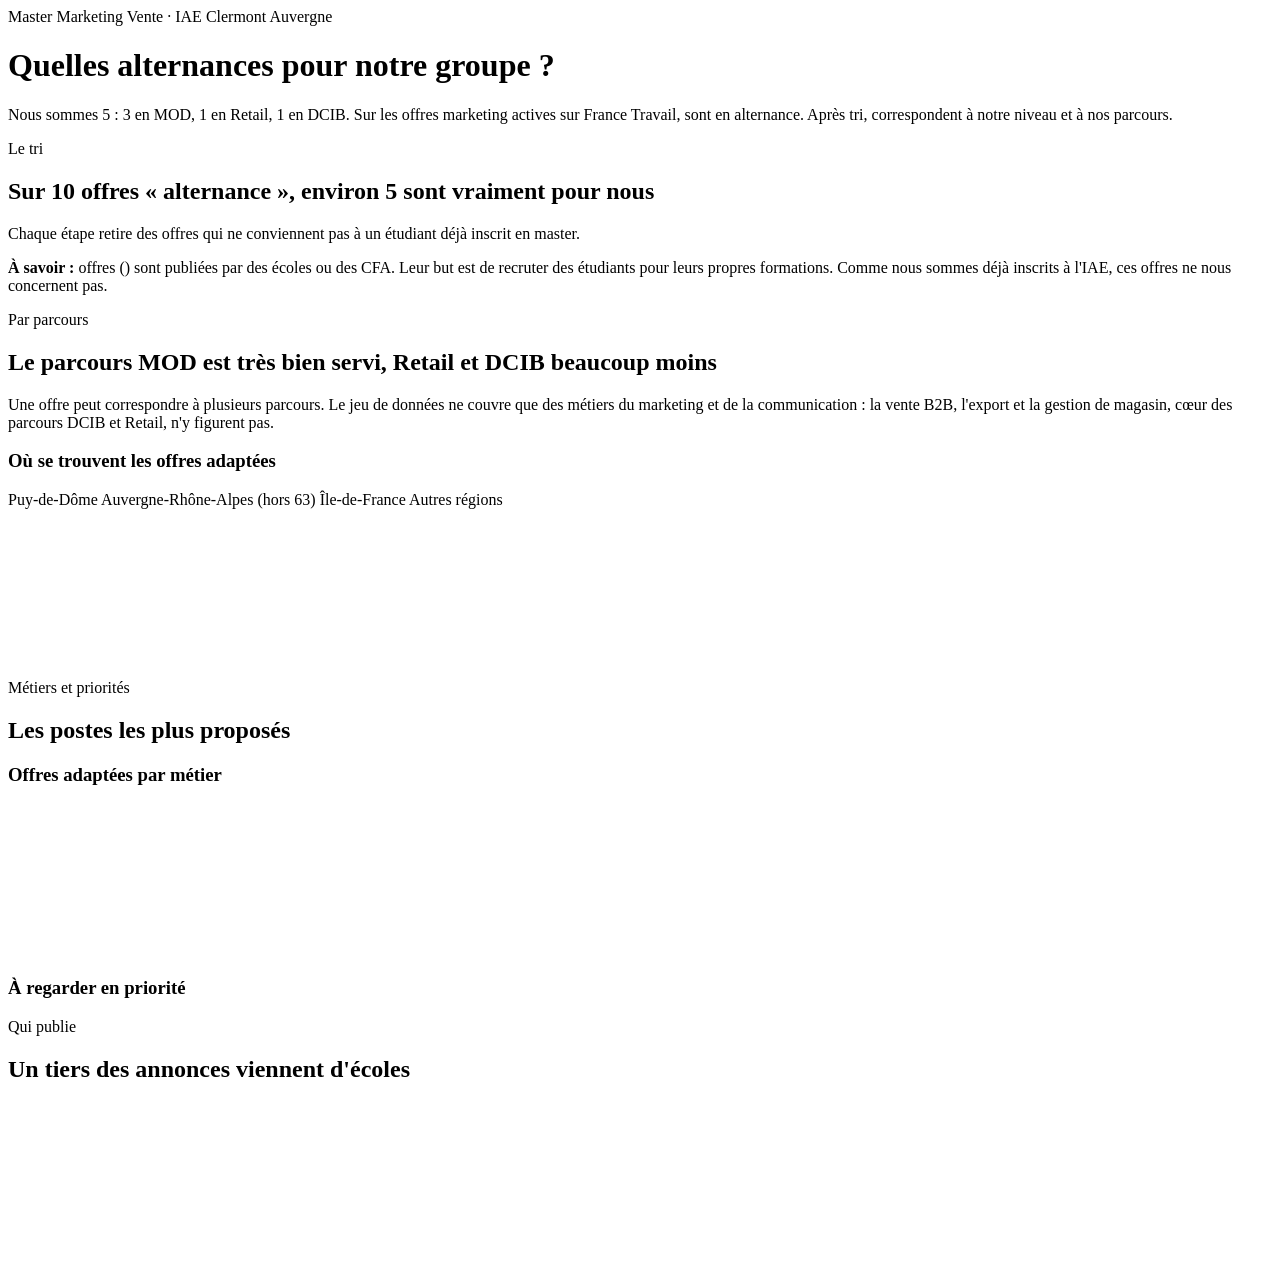
==== index.html @ 595051ad "Import du dossier IA/alternance : pages du site et README" ====
<!doctype html>
<html lang="fr">
<head>
<meta charset="utf-8">
<meta name="viewport" content="width=device-width, initial-scale=1">
<title>Alternances IAE · Tableau de bord</title>
<link rel="stylesheet" href="assets/style.css">
<script src="data/offres.js"></script>
<script src="assets/app.js"></script>
</head>
<body data-page="index">
<main class="wrap">
  <header class="page">
    <span class="eyebrow">Master Marketing Vente · IAE Clermont Auvergne</span>
    <h1>Quelles alternances pour notre groupe&nbsp;?</h1>
    <p class="lede">Nous sommes 5 : 3 en MOD, 1 en Retail, 1 en DCIB. Sur les <span class="num" id="h-actives"></span> offres marketing actives sur France Travail, <span class="num" id="h-total"></span> sont en alternance. Après tri, <b class="num" id="h-adaptees"></b> correspondent à notre niveau et à nos parcours.</p>
  </header>

  <section>
    <div class="sechead">
      <span class="eyebrow">Le tri</span>
      <h2>Sur 10 offres « alternance », environ 5 sont vraiment pour nous</h2>
      <p>Chaque étape retire des offres qui ne conviennent pas à un étudiant déjà inscrit en master.</p>
    </div>
    <div class="panel funnel" id="funnel"></div>
    <div class="callout"><p><strong>À savoir :</strong> <span class="num" id="c-ecoles"></span> offres (<span id="c-ecoles-pct"></span>) sont publiées par des écoles ou des CFA. Leur but est de recruter des étudiants pour leurs propres formations. Comme nous sommes déjà inscrits à l'IAE, ces offres ne nous concernent pas.</p></div>
  </section>

  <section>
    <div class="sechead">
      <span class="eyebrow">Par parcours</span>
      <h2>Le parcours MOD est très bien servi, Retail et DCIB beaucoup moins</h2>
      <p>Une offre peut correspondre à plusieurs parcours. Le jeu de données ne couvre que des métiers du marketing et de la communication : la vente B2B, l'export et la gestion de magasin, cœur des parcours DCIB et Retail, n'y figurent pas.</p>
    </div>
    <div class="profiles" id="profiles"></div>
    <div class="panel stack">
      <h3>Où se trouvent les offres adaptées</h3>
      <div class="legend">
        <span><i style="background:var(--z63)"></i>Puy-de-Dôme</span>
        <span><i style="background:var(--zaura)"></i>Auvergne-Rhône-Alpes (hors 63)</span>
        <span><i style="background:var(--zidf)"></i>Île-de-France</span>
        <span><i style="background:var(--zaut)"></i>Autres régions</span>
      </div>
      <svg class="chart" id="zones" role="img" aria-label="Répartition géographique des offres adaptées par parcours"></svg>
      <p class="caption" id="zones-cap"></p>
    </div>
  </section>

  <section>
    <div class="sechead">
      <span class="eyebrow">Métiers et priorités</span>
      <h2>Les postes les plus proposés</h2>
    </div>
    <div class="chips" id="mtabs" role="group" aria-label="Choisir un parcours"></div>
    <div class="grid2">
      <div class="panel stack">
        <h3>Offres adaptées par métier</h3>
        <svg class="chart" id="metiers" role="img" aria-label="Offres adaptées par métier"></svg>
        <p class="caption" id="metiers-cap"></p>
      </div>
      <div class="panel stack">
        <h3 id="picks-title">À regarder en priorité</h3>
        <div class="picks" id="picks"></div>
      </div>
    </div>
  </section>

  <section>
    <div class="sechead">
      <span class="eyebrow">Qui publie</span>
      <h2>Un tiers des annonces viennent d'écoles</h2>
    </div>
    <div class="panel stack">
      <svg class="chart" id="employeurs" role="img" aria-label="Offres d'alternance par type d'annonceur"></svg>
      <p class="caption" id="employeurs-cap"></p>
    </div>
  </section>
</main>
</body>
</html>
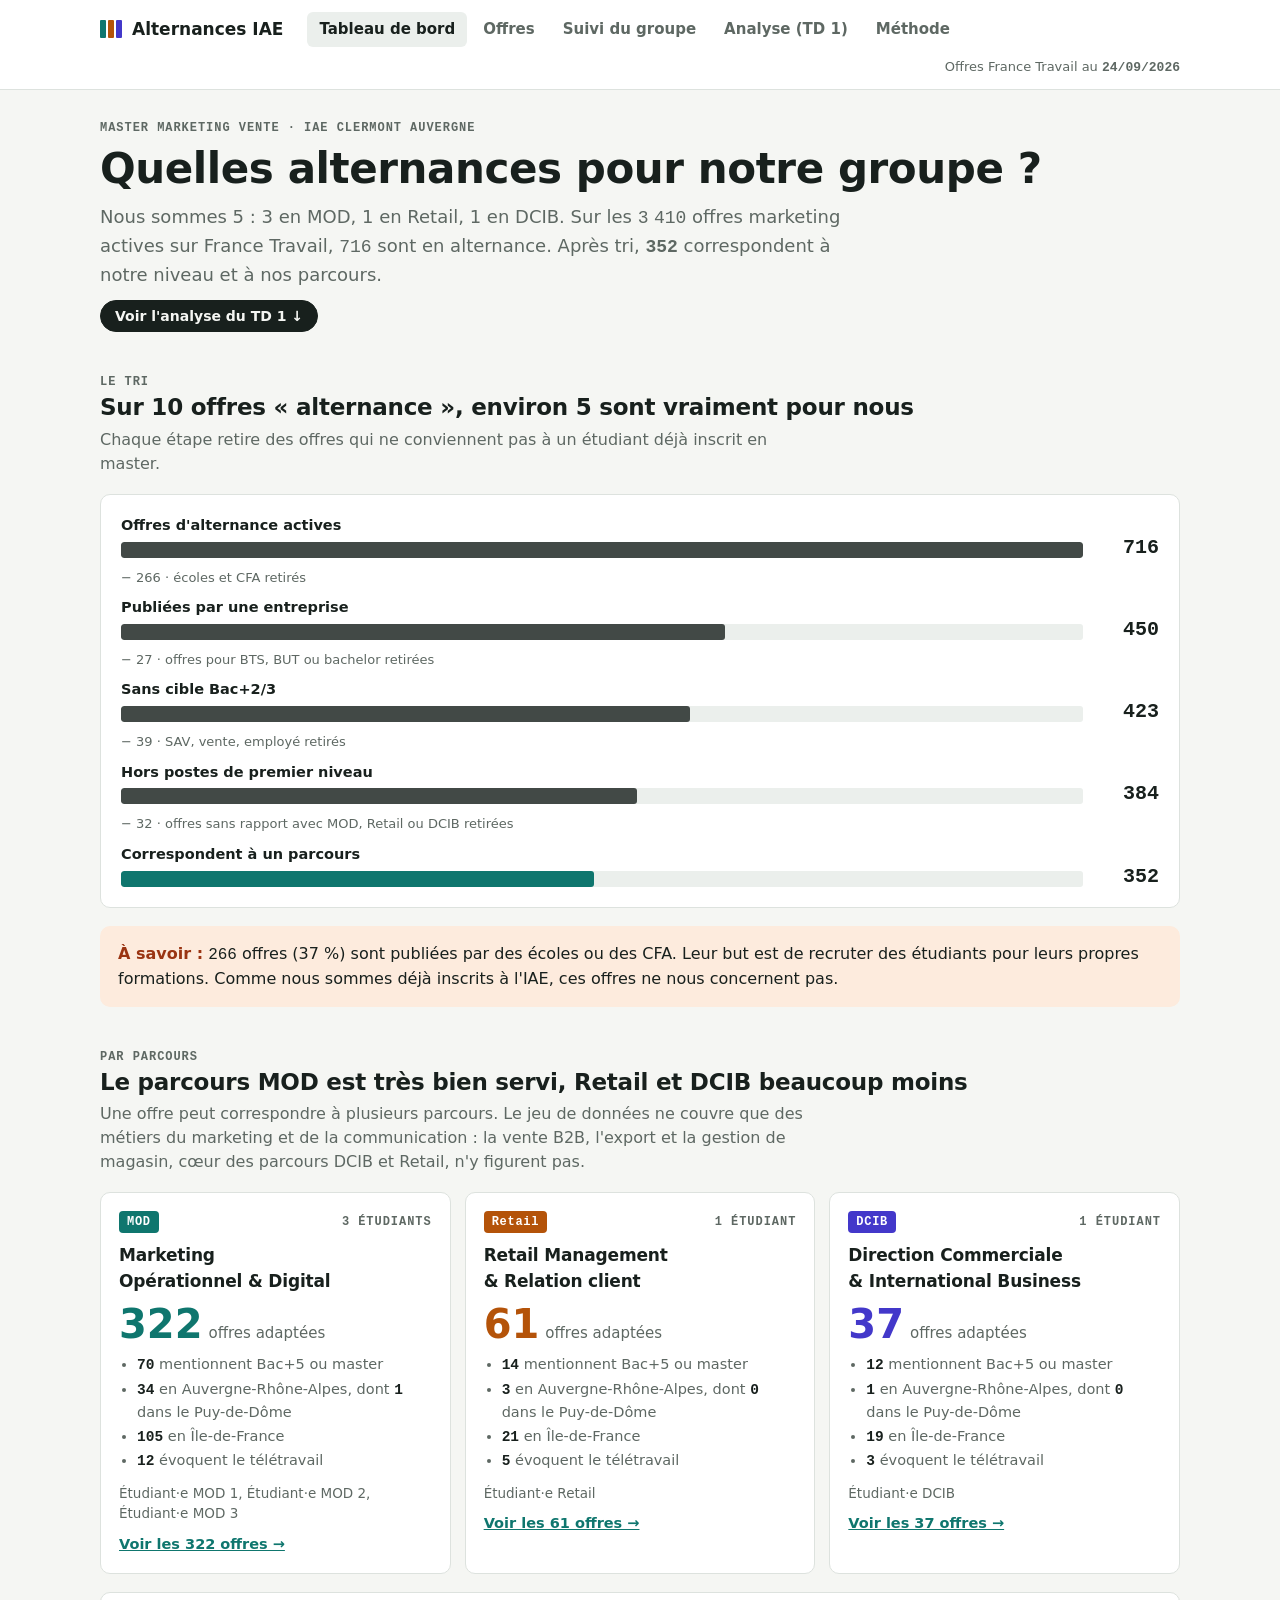
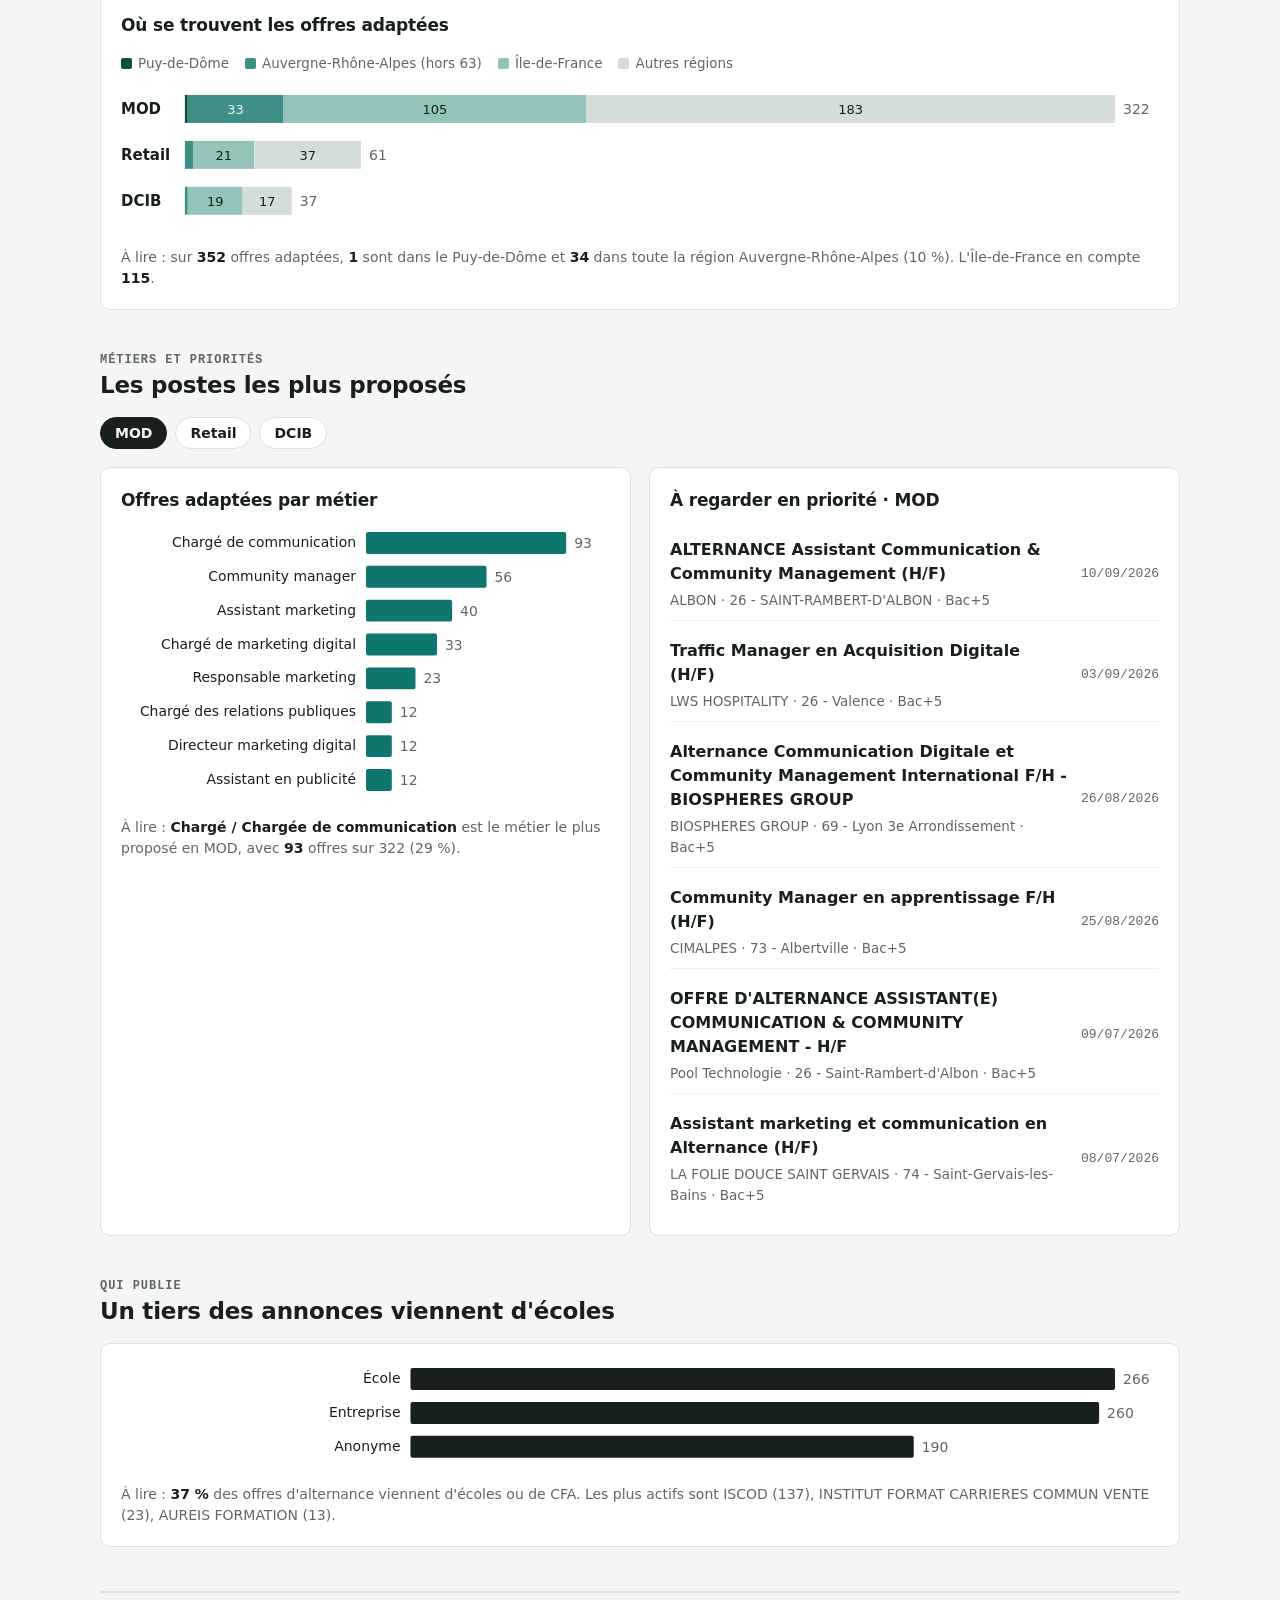
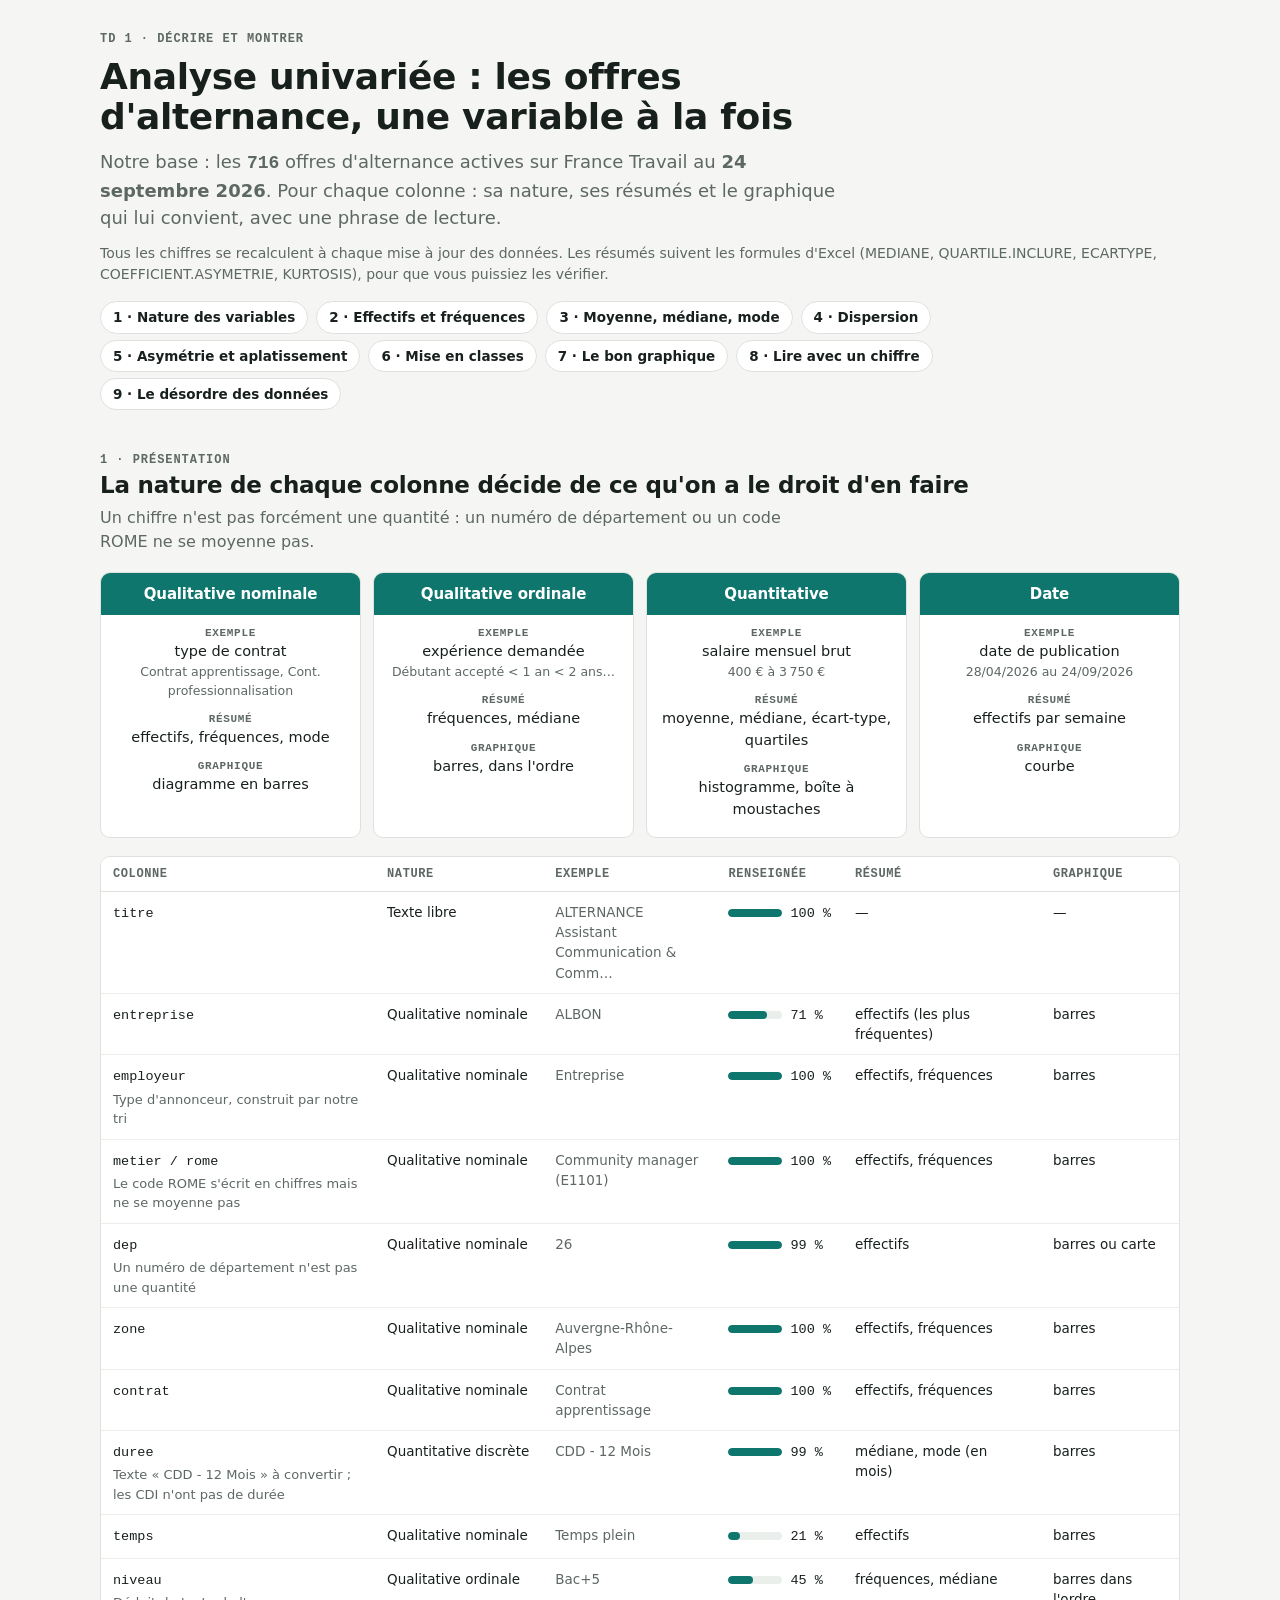
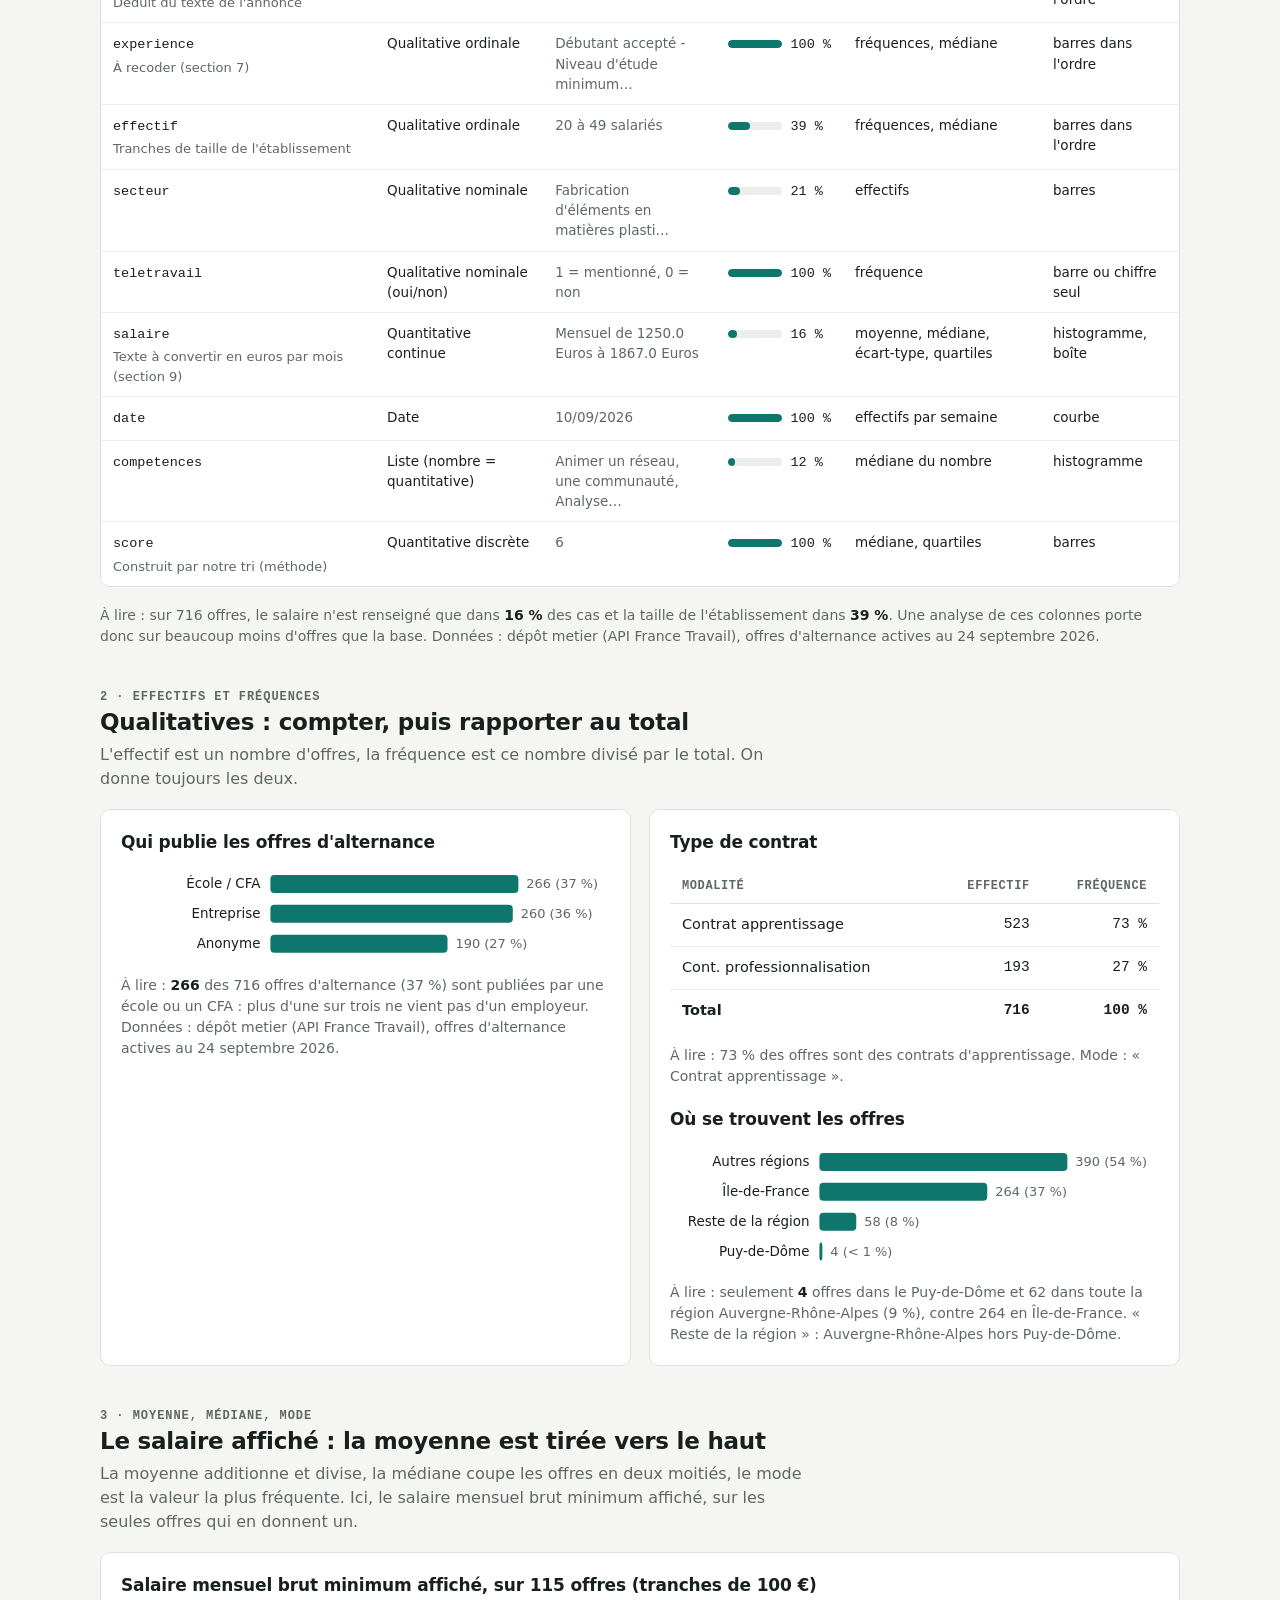
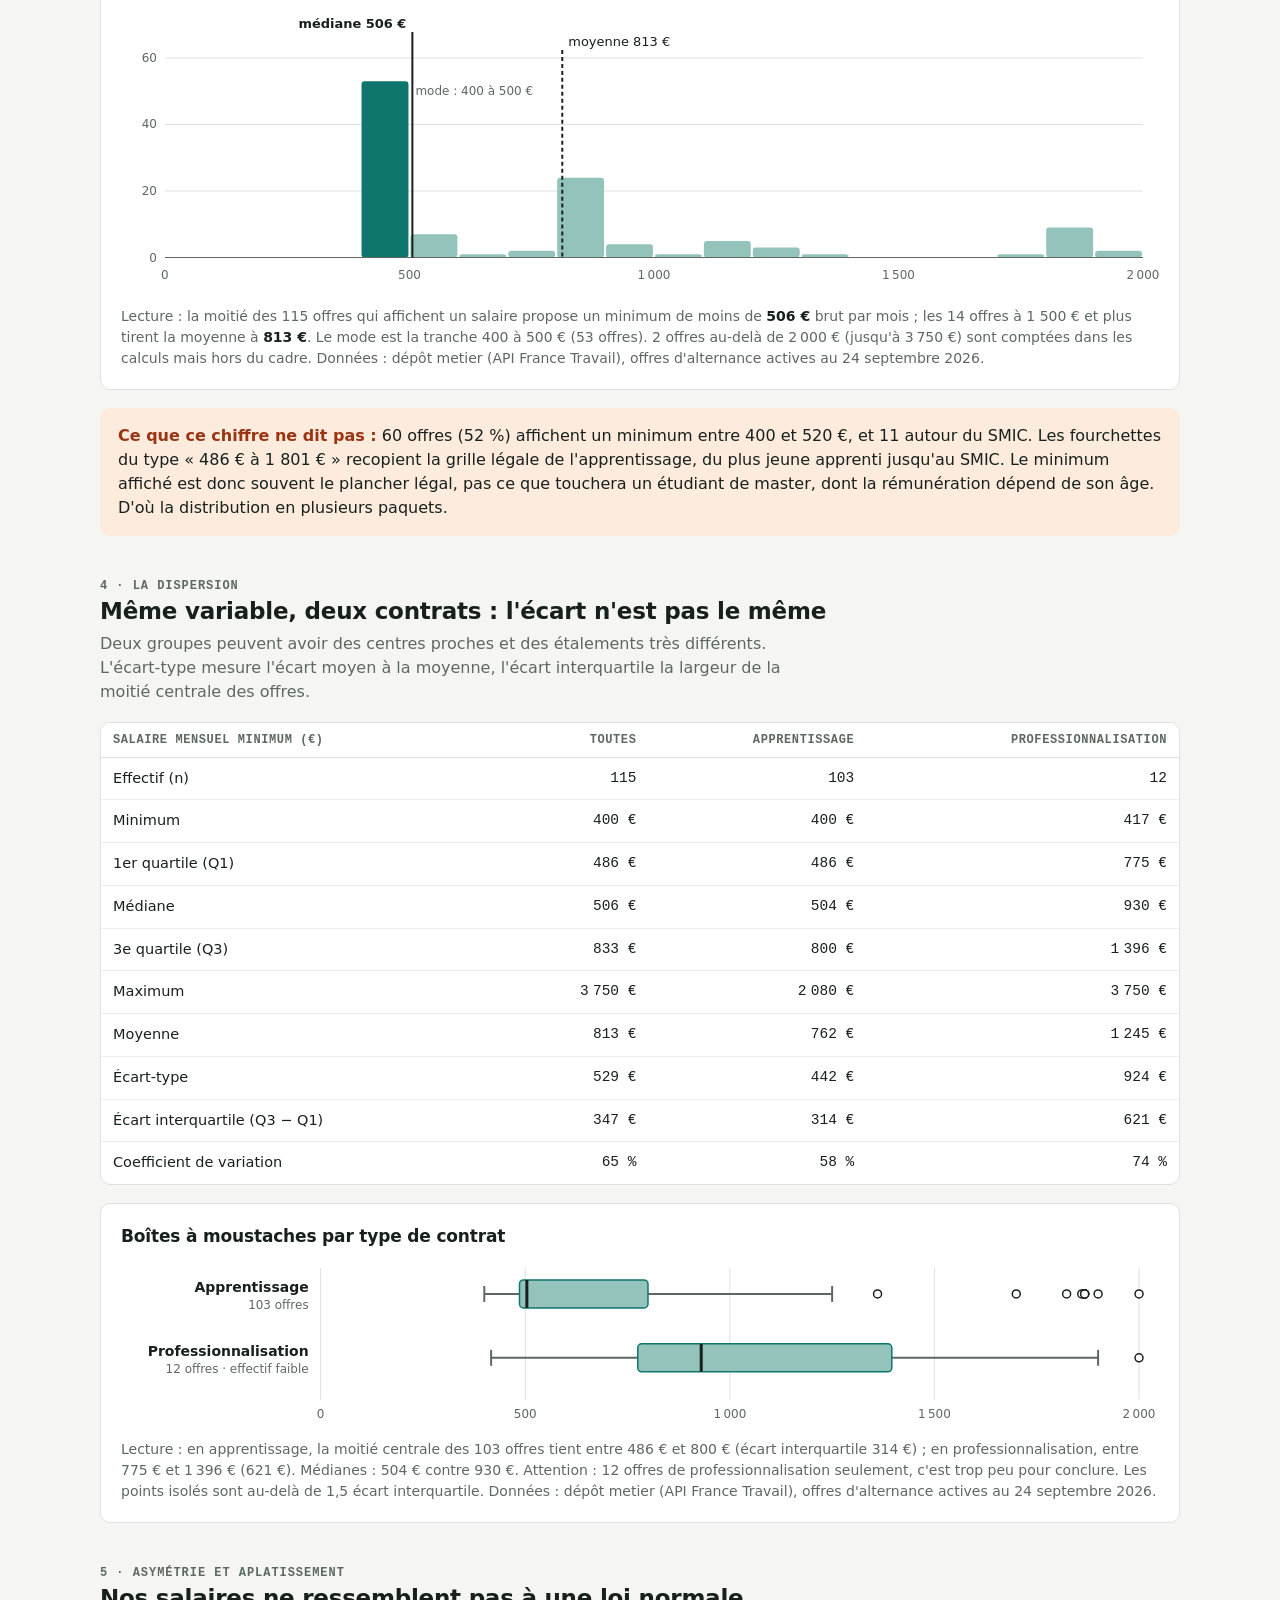
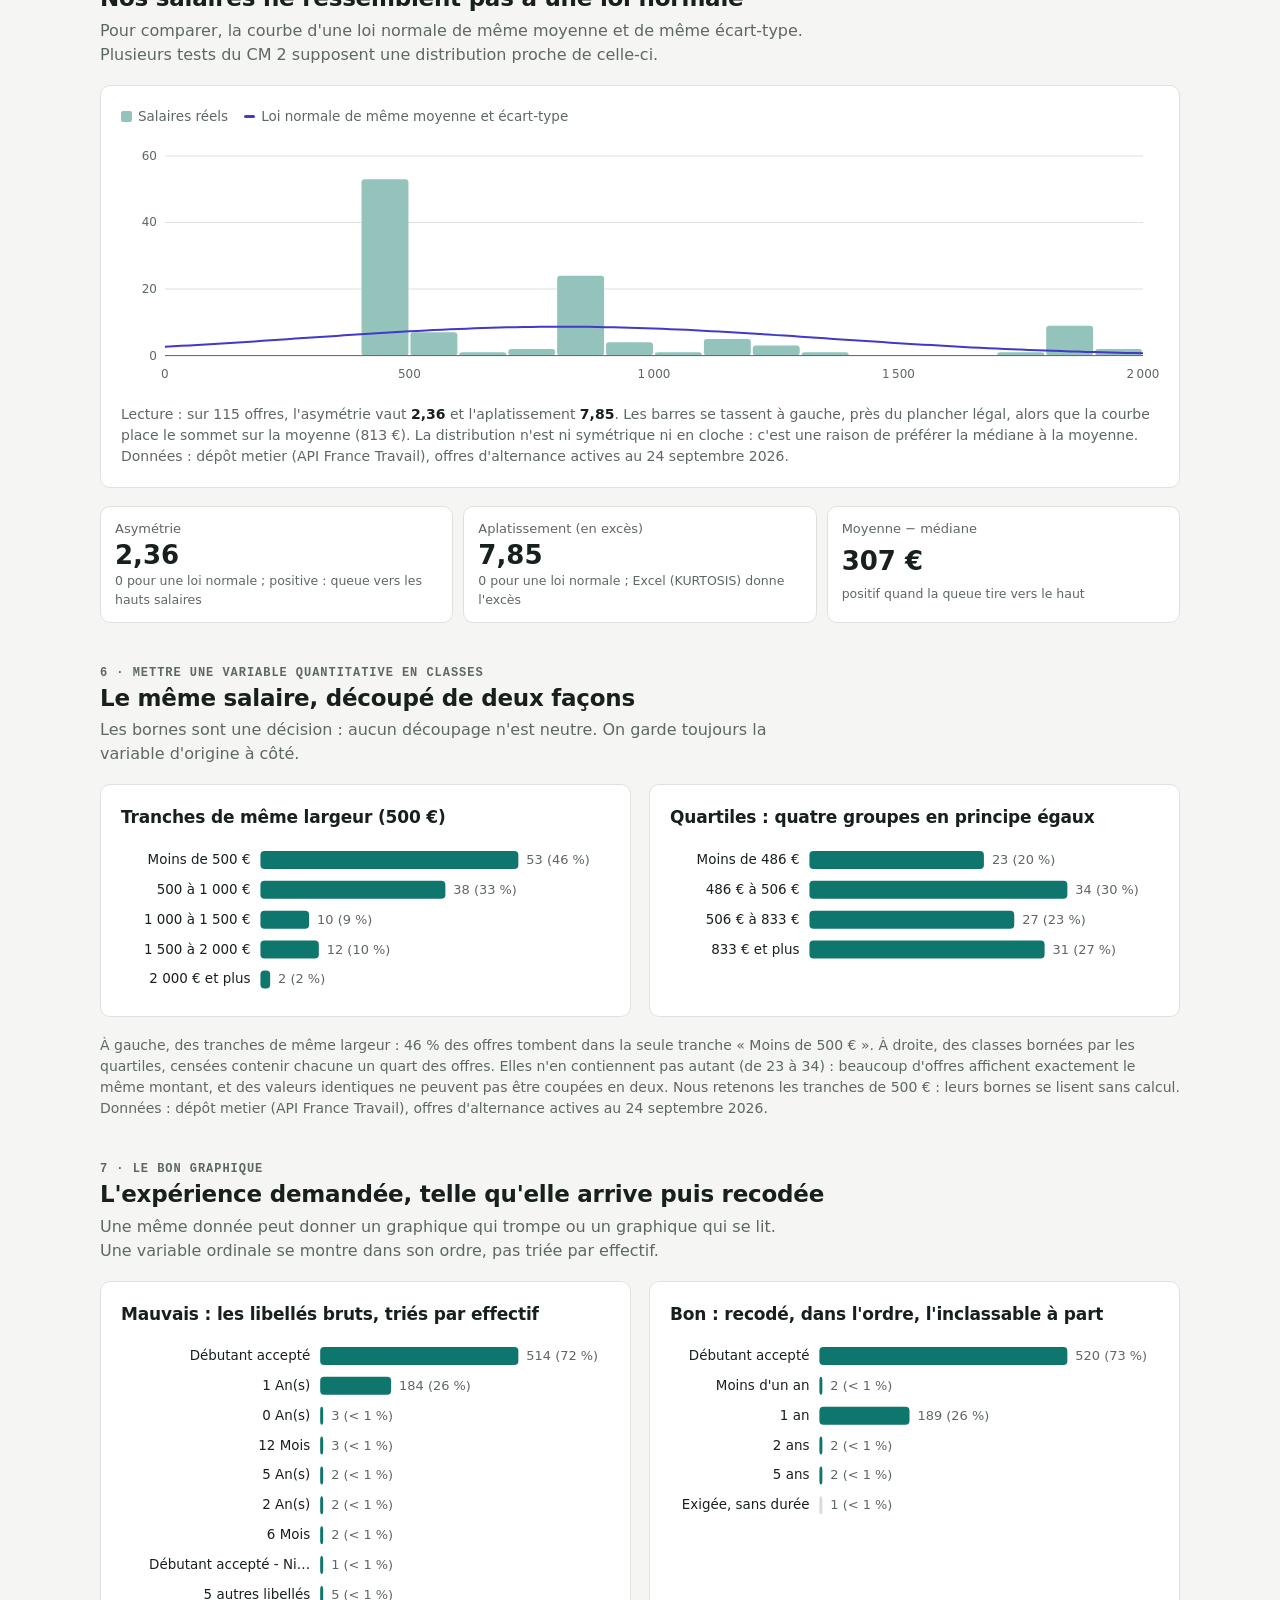
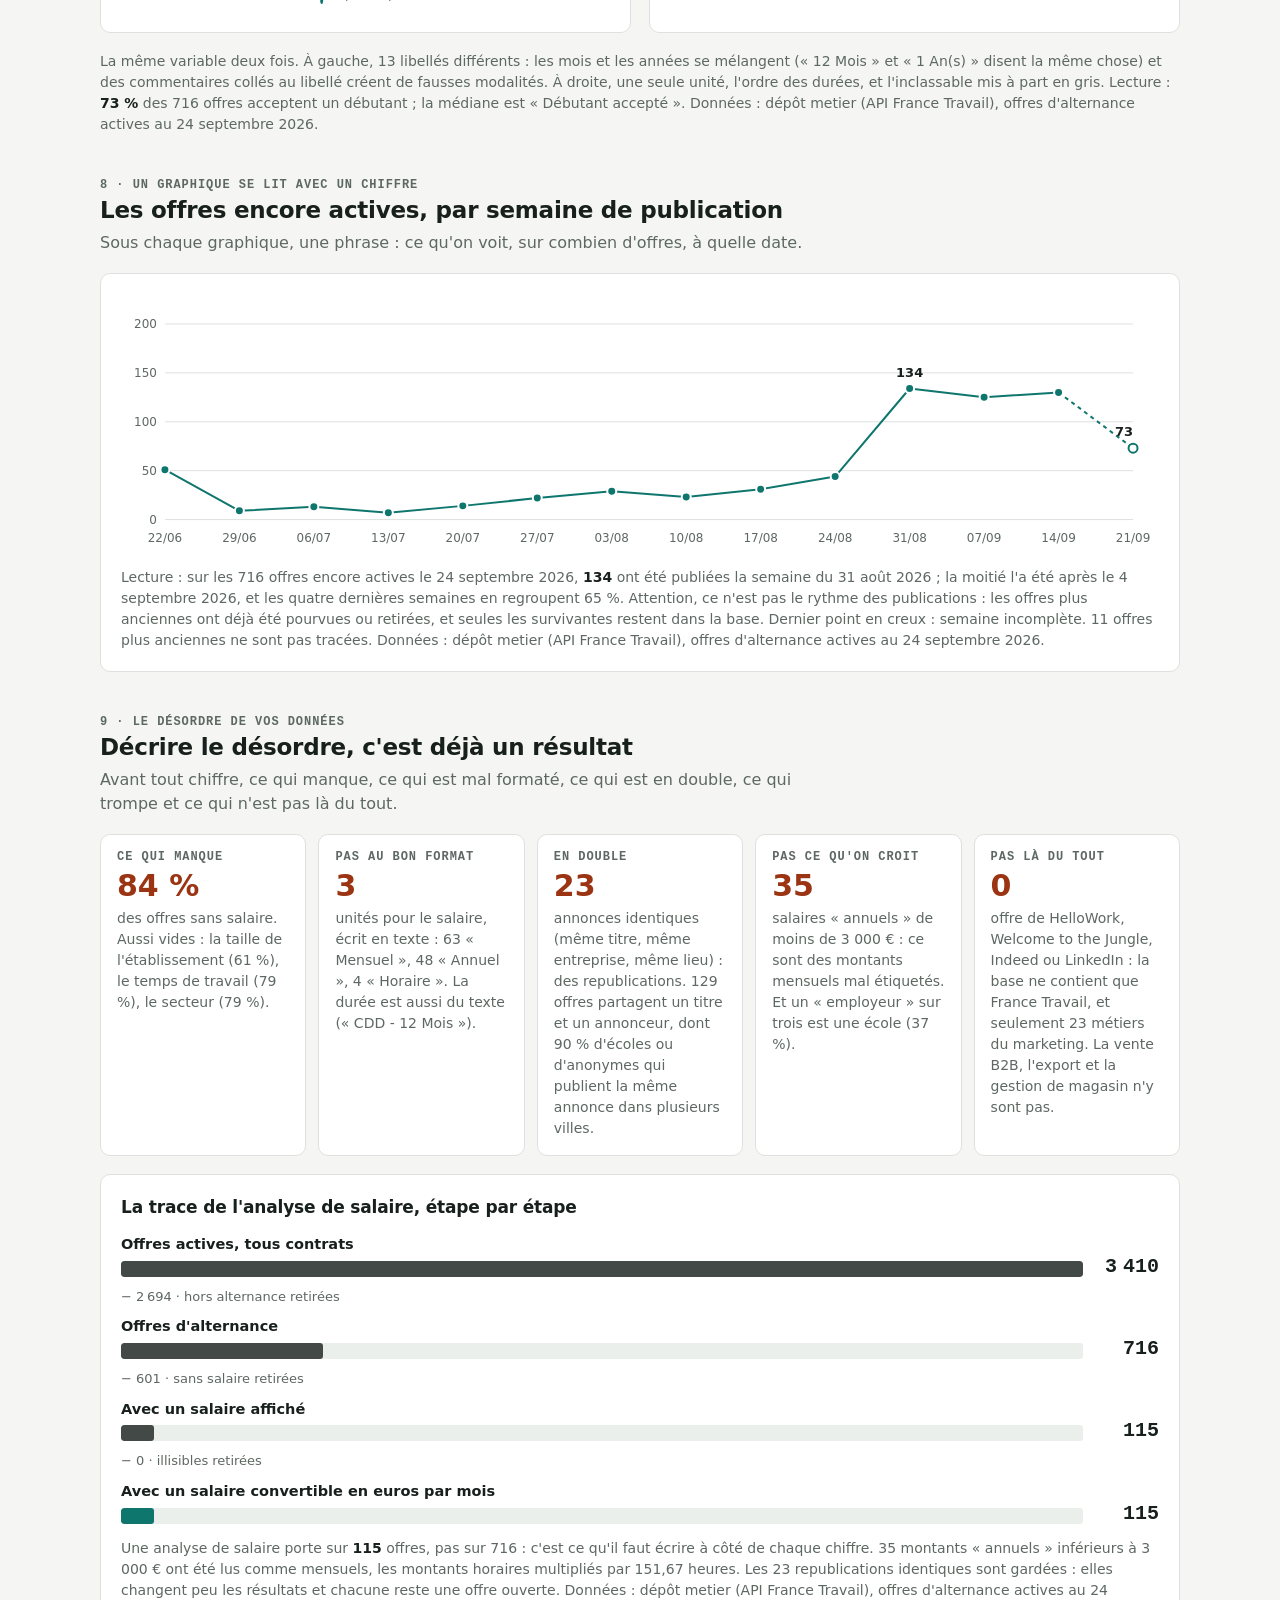
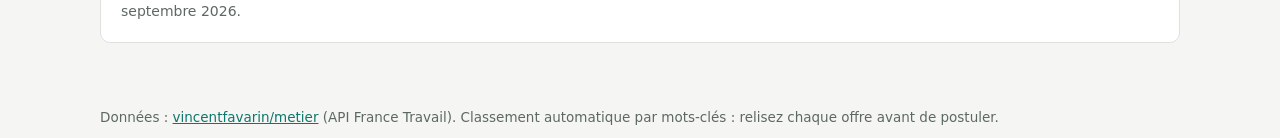
==== commit e1d2ca02: "Analyse TD 1 intégrée à la page d'accueil" ====
--- a/index.html
+++ b/index.html
@@ -7,6 +7,7 @@
 <link rel="stylesheet" href="assets/style.css">
 <script src="data/offres.js"></script>
 <script src="assets/app.js"></script>
+<script src="assets/analyse.js"></script>
 </head>
 <body data-page="index">
 <main class="wrap">
@@ -14,6 +15,7 @@
     <span class="eyebrow">Master Marketing Vente · IAE Clermont Auvergne</span>
     <h1>Quelles alternances pour notre groupe&nbsp;?</h1>
     <p class="lede">Nous sommes 5 : 3 en MOD, 1 en Retail, 1 en DCIB. Sur les <span class="num" id="h-actives"></span> offres marketing actives sur France Travail, <span class="num" id="h-total"></span> sont en alternance. Après tri, <b class="num" id="h-adaptees"></b> correspondent à notre niveau et à nos parcours.</p>
+    <p><a class="btn primary" href="#analyse">Voir l'analyse du TD 1 ↓</a></p>
   </header>
 
   <section>
@@ -75,6 +77,179 @@
       <p class="caption" id="employeurs-cap"></p>
     </div>
   </section>
+  <section id="analyse" class="partie">
+    <span class="eyebrow">TD 1 · Décrire et montrer</span>
+    <h2 class="big-h">Analyse univariée : les offres d'alternance, une variable à la fois</h2>
+    <p class="lede">Notre base : les <b class="num" data-v="n"></b> offres d'alternance actives sur France Travail au <b data-v="maj"></b>. Pour chaque colonne : sa nature, ses résumés et le graphique qui lui convient, avec une phrase de lecture.</p>
+    <p class="muted" style="font-size:14px">Tous les chiffres se recalculent à chaque mise à jour des données. Les résumés suivent les formules d'Excel (MEDIANE, QUARTILE.INCLURE, ECARTYPE, COEFFICIENT.ASYMETRIE, KURTOSIS), pour que vous puissiez les vérifier.</p>
+    <nav class="toc" aria-label="Sommaire de l'analyse">
+      <a href="#s1">1 · Nature des variables</a><a href="#s2">2 · Effectifs et fréquences</a><a href="#s3">3 · Moyenne, médiane, mode</a>
+      <a href="#s4">4 · Dispersion</a><a href="#s5">5 · Asymétrie et aplatissement</a><a href="#s6">6 · Mise en classes</a>
+      <a href="#s7">7 · Le bon graphique</a><a href="#s8">8 · Lire avec un chiffre</a><a href="#s9">9 · Le désordre des données</a>
+    </nav>
+  </section>
+
+<!-- 1 -->
+  <section id="s1">
+    <div class="sechead">
+      <span class="eyebrow">1 · Présentation</span>
+      <h2>La nature de chaque colonne décide de ce qu'on a le droit d'en faire</h2>
+      <p>Un chiffre n'est pas forcément une quantité : un numéro de département ou un code ROME ne se moyenne pas.</p>
+    </div>
+    <div class="natures" id="natures"></div>
+    <div class="tablewrap">
+      <table class="dict">
+        <thead><tr><th>Colonne</th><th>Nature</th><th>Exemple</th><th>Renseignée</th><th>Résumé</th><th>Graphique</th></tr></thead>
+        <tbody id="dict"></tbody>
+      </table>
+    </div>
+    <p class="caption" id="dict-cap"></p>
+  </section>
+
+  <!-- 2 -->
+  <section id="s2">
+    <div class="sechead">
+      <span class="eyebrow">2 · Effectifs et fréquences</span>
+      <h2>Qualitatives : compter, puis rapporter au total</h2>
+      <p>L'effectif est un nombre d'offres, la fréquence est ce nombre divisé par le total. On donne toujours les deux.</p>
+    </div>
+    <div class="grid2">
+      <div class="panel stack">
+        <h3>Qui publie les offres d'alternance</h3>
+        <svg class="chart" id="c-annonceur" role="img" aria-label="Offres par type d'annonceur"></svg>
+        <p class="caption" id="cap-annonceur"></p>
+      </div>
+      <div class="panel stack">
+        <h3>Type de contrat</h3>
+        <table class="stat">
+          <thead><tr><th>Modalité</th><th>Effectif</th><th>Fréquence</th></tr></thead>
+          <tbody id="t-contrat"></tbody>
+        </table>
+        <p class="caption" id="cap-contrat"></p>
+        <h3 style="margin-top:6px">Où se trouvent les offres</h3>
+        <svg class="chart" id="c-zone" role="img" aria-label="Offres par zone géographique"></svg>
+        <p class="caption" id="cap-zone"></p>
+      </div>
+    </div>
+  </section>
+
+  <!-- 3 -->
+  <section id="s3">
+    <div class="sechead">
+      <span class="eyebrow">3 · Moyenne, médiane, mode</span>
+      <h2>Le salaire affiché : la moyenne est tirée vers le haut</h2>
+      <p>La moyenne additionne et divise, la médiane coupe les offres en deux moitiés, le mode est la valeur la plus fréquente. Ici, le salaire mensuel brut minimum affiché, sur les seules offres qui en donnent un.</p>
+    </div>
+    <div class="panel stack">
+      <h3 id="h-hist">Salaire mensuel brut minimum affiché</h3>
+      <svg class="chart" id="c-hist" role="img" aria-label="Histogramme des salaires minimum affichés"></svg>
+      <p class="caption" id="cap-hist"></p>
+    </div>
+    <div class="callout"><p id="cap-smic"></p></div>
+  </section>
+
+  <!-- 4 -->
+  <section id="s4">
+    <div class="sechead">
+      <span class="eyebrow">4 · La dispersion</span>
+      <h2>Même variable, deux contrats : l'écart n'est pas le même</h2>
+      <p>Deux groupes peuvent avoir des centres proches et des étalements très différents. L'écart-type mesure l'écart moyen à la moyenne, l'écart interquartile la largeur de la moitié centrale des offres.</p>
+    </div>
+    <div class="tablewrap">
+      <table class="stat wide">
+        <thead><tr><th>Salaire mensuel minimum (€)</th><th id="th-all"></th><th id="th-app"></th><th id="th-pro"></th></tr></thead>
+        <tbody id="t-disp"></tbody>
+      </table>
+    </div>
+    <div class="panel stack">
+      <h3>Boîtes à moustaches par type de contrat</h3>
+      <svg class="chart" id="c-box" role="img" aria-label="Boîtes à moustaches des salaires par contrat"></svg>
+      <p class="caption" id="cap-box"></p>
+    </div>
+  </section>
+
+  <!-- 5 -->
+  <section id="s5">
+    <div class="sechead">
+      <span class="eyebrow">5 · Asymétrie et aplatissement</span>
+      <h2>Nos salaires ne ressemblent pas à une loi normale</h2>
+      <p>Pour comparer, la courbe d'une loi normale de même moyenne et de même écart-type. Plusieurs tests du CM 2 supposent une distribution proche de celle-ci.</p>
+    </div>
+    <div class="panel stack">
+      <div class="legend"><span><i style="background:var(--zidf)"></i>Salaires réels</span><span><i style="background:var(--dcib); height:3px; vertical-align:3px"></i>Loi normale de même moyenne et écart-type</span></div>
+      <svg class="chart" id="c-norm" role="img" aria-label="Salaires et loi normale"></svg>
+      <p class="caption" id="cap-norm"></p>
+    </div>
+    <div class="kpis" id="k-forme"></div>
+  </section>
+
+  <!-- 6 -->
+  <section id="s6">
+    <div class="sechead">
+      <span class="eyebrow">6 · Mettre une variable quantitative en classes</span>
+      <h2>Le même salaire, découpé de deux façons</h2>
+      <p>Les bornes sont une décision : aucun découpage n'est neutre. On garde toujours la variable d'origine à côté.</p>
+    </div>
+    <div class="grid2">
+      <div class="panel stack">
+        <h3>Tranches de même largeur (500 €)</h3>
+        <svg class="chart" id="c-cl1" role="img" aria-label="Salaires en tranches de 500 euros"></svg>
+      </div>
+      <div class="panel stack">
+        <h3>Quartiles : quatre groupes en principe égaux</h3>
+        <svg class="chart" id="c-cl2" role="img" aria-label="Salaires en classes de quartiles"></svg>
+      </div>
+    </div>
+    <p class="caption" id="cap-cl"></p>
+  </section>
+
+  <!-- 7 -->
+  <section id="s7">
+    <div class="sechead">
+      <span class="eyebrow">7 · Le bon graphique</span>
+      <h2>L'expérience demandée, telle qu'elle arrive puis recodée</h2>
+      <p>Une même donnée peut donner un graphique qui trompe ou un graphique qui se lit. Une variable ordinale se montre dans son ordre, pas triée par effectif.</p>
+    </div>
+    <div class="grid2">
+      <div class="panel stack">
+        <h3>Mauvais : les libellés bruts, triés par effectif</h3>
+        <svg class="chart" id="c-exp1" role="img" aria-label="Expérience demandée, libellés bruts"></svg>
+      </div>
+      <div class="panel stack">
+        <h3>Bon : recodé, dans l'ordre, l'inclassable à part</h3>
+        <svg class="chart" id="c-exp2" role="img" aria-label="Expérience demandée, recodée"></svg>
+      </div>
+    </div>
+    <p class="caption" id="cap-exp"></p>
+  </section>
+
+  <!-- 8 -->
+  <section id="s8">
+    <div class="sechead">
+      <span class="eyebrow">8 · Un graphique se lit avec un chiffre</span>
+      <h2>Les offres encore actives, par semaine de publication</h2>
+      <p>Sous chaque graphique, une phrase : ce qu'on voit, sur combien d'offres, à quelle date.</p>
+    </div>
+    <div class="panel stack">
+      <svg class="chart" id="c-date" role="img" aria-label="Offres actives par semaine de publication"></svg>
+      <p class="caption" id="cap-date"></p>
+    </div>
+  </section>
+
+  <!-- 9 -->
+  <section id="s9">
+    <div class="sechead">
+      <span class="eyebrow">9 · Le désordre de vos données</span>
+      <h2>Décrire le désordre, c'est déjà un résultat</h2>
+      <p>Avant tout chiffre, ce qui manque, ce qui est mal formaté, ce qui est en double, ce qui trompe et ce qui n'est pas là du tout.</p>
+    </div>
+    <div class="desordre" id="desordre"></div>
+    <div class="panel stack">
+      <h3>La trace de l'analyse de salaire, étape par étape</h3>
+      <div class="funnel" id="trace"></div>
+      <p class="caption" id="cap-trace"></p>
+    </div>
+  </section>
 </main>
 </body>
 </html>
--- a/assets/style.css
+++ b/assets/style.css
@@ -0,0 +1,217 @@
+/* Alternances IAE — feuille de style commune (aucune ressource externe) */
+:root{
+  --bg:#F5F6F3; --surface:#FFFFFF; --ink:#18201D; --muted:#5E6863; --line:#DDE2DE; --soft:#EBEFEC;
+  --mod:#0F766E; --retail:#B45309; --dcib:#4338CA;
+  --z63:#0B4F47; --zaura:#3E8F84; --zidf:#93C3BA; --zaut:#D3DDD9;
+  --warn:#9A3412; --warnbg:#FDEBDD; --ok:#15803D; --okbg:#DCF2E3;
+  --display:"Avenir Next", "Segoe UI Variable Display", "Segoe UI", "Helvetica Neue", system-ui, sans-serif;
+  --body:-apple-system, "Segoe UI", "Helvetica Neue", Roboto, system-ui, sans-serif;
+  --mono:"SF Mono", ui-monospace, Menlo, Consolas, monospace;
+  color-scheme:light;
+}
+@media (prefers-color-scheme: dark){
+  :root{
+    color-scheme:dark;
+    --bg:#111513; --surface:#191E1C; --ink:#E4E9E6; --muted:#9AA5A0; --line:#2C3431; --soft:#222926;
+    --mod:#2DB5A8; --retail:#E69A3C; --dcib:#8B93F0;
+    --z63:#6FD3C4; --zaura:#3C9F92; --zidf:#2A6B63; --zaut:#34403C;
+    --warn:#F4A26B; --warnbg:#3A2418; --ok:#6BD68F; --okbg:#173222;
+  }
+}
+*{box-sizing:border-box}
+html{-webkit-text-size-adjust:100%}
+body{background:var(--bg); color:var(--ink); font:16px/1.5 var(--body); margin:0}
+a{color:var(--mod)}
+h1,h2,h3{font-family:var(--display); font-weight:700; text-wrap:balance; margin:0; letter-spacing:-.01em}
+h1{font-size:clamp(28px,4.6vw,42px); line-height:1.08}
+h2{font-size:23px; line-height:1.2}
+h3{font-size:17px}
+p{margin:0}
+.num{font-family:var(--mono); font-variant-numeric:tabular-nums}
+.eyebrow{font:600 12px/1 var(--mono); letter-spacing:.08em; text-transform:uppercase; color:var(--muted)}
+.muted{color:var(--muted)}
+[hidden]{display:none!important}
+
+/* En-tête et navigation */
+.top{background:var(--surface); border-bottom:1px solid var(--line); position:sticky; top:0; z-index:20}
+.top-in{max-width:1120px; margin:0 auto; padding-inline:20px; display:flex; align-items:center; gap:10px 24px; flex-wrap:wrap; padding-block:12px}
+.brand{font:700 17px var(--display); color:var(--ink); text-decoration:none; display:flex; align-items:center; gap:10px}
+.brand-mark{display:inline-grid; grid-template-columns:repeat(3,6px); gap:2px}
+.brand-mark i{height:18px; border-radius:1px}
+.nav{display:flex; gap:4px; flex-wrap:wrap}
+.nav a{color:var(--muted); text-decoration:none; font-weight:600; font-size:15px; padding:6px 12px; border-radius:6px}
+.nav a:hover{color:var(--ink); background:var(--soft)}
+.nav a[aria-current="page"]{color:var(--ink); background:var(--soft)}
+.nav .badge{font:600 11px var(--mono); background:var(--mod); color:var(--surface); border-radius:999px; padding:2px 6px; margin-left:4px}
+.maj{margin-left:auto; font-size:13px; color:var(--muted)}
+
+.wrap{max-width:1120px; margin:0 auto; padding-inline:20px; padding-block:32px 64px; display:grid; gap:44px}
+header.page{display:grid; gap:12px}
+.lede{font-size:18px; color:var(--muted); max-width:66ch}
+section{display:grid; gap:18px}
+.sechead{display:grid; gap:6px}
+.sechead p{color:var(--muted); max-width:70ch}
+.panel{background:var(--surface); border:1px solid var(--line); border-radius:10px; padding:20px}
+.stack{display:grid; gap:14px; align-content:start}
+.grid2{display:grid; grid-template-columns:repeat(auto-fit,minmax(min(100%,440px),1fr)); gap:18px}
+
+/* Entonnoir */
+.funnel{display:grid; gap:10px}
+.fstep{display:grid; grid-template-columns:minmax(0,1fr) 64px; gap:12px; align-items:end}
+.flabel{font-size:14.5px; font-weight:600; margin-bottom:5px}
+.fbar{height:16px; background:var(--soft); border-radius:3px; position:relative; overflow:hidden}
+.fbar span{position:absolute; inset:0 auto 0 0; background:var(--ink); opacity:.8; border-radius:3px}
+.fbar.last span{background:var(--mod); opacity:1}
+.fstep .num{font-size:20px; font-weight:600; text-align:right; line-height:1}
+.fdrop{font-size:13px; color:var(--muted)}
+
+/* Cartes parcours */
+.profiles{display:grid; grid-template-columns:repeat(auto-fit,minmax(min(100%,300px),1fr)); gap:14px}
+.prof{background:var(--surface); border:1px solid var(--line); border-radius:10px; padding:18px; display:grid; gap:10px; align-content:start}
+.prof .who{display:flex; justify-content:space-between; align-items:baseline; gap:8px; flex-wrap:wrap}
+.tag{font:600 12px/1 var(--mono); letter-spacing:.06em; padding:5px 8px; border-radius:4px; color:var(--surface); display:inline-block}
+.tag.mod,.pill.mod{background:var(--mod)} .tag.retail,.pill.retail{background:var(--retail)} .tag.dcib,.pill.dcib{background:var(--dcib)}
+.prof .big{font:700 40px/1 var(--display)}
+.prof .big small{font:400 15px var(--body); color:var(--muted); margin-left:6px}
+.prof ul{margin:0; padding-left:18px; color:var(--muted); font-size:14.5px; display:grid; gap:2px}
+.prof ul b{color:var(--ink); font-family:var(--mono); font-weight:600}
+.prof .go{font-weight:600; font-size:14.5px}
+
+/* Graphiques */
+svg text{fill:var(--ink); font-family:var(--body)}
+svg .mut{fill:var(--muted)}
+.chart{width:100%; height:auto; display:block}
+.legend{display:flex; flex-wrap:wrap; gap:6px 16px; font-size:13.5px; color:var(--muted)}
+.legend i{display:inline-block; width:11px; height:11px; border-radius:2px; margin-right:6px; vertical-align:-1px}
+.caption{font-size:14px; color:var(--muted)}
+.caption b{color:var(--ink)}
+.callout{background:var(--warnbg); border-radius:10px; padding:16px 18px}
+.callout strong{color:var(--warn)}
+
+/* Liste courte de priorités */
+.picks{display:grid; gap:8px}
+.pick{display:grid; grid-template-columns:minmax(0,1fr) auto; gap:4px 12px; padding:10px 0; border-bottom:1px solid var(--soft); text-decoration:none; color:inherit}
+.pick:last-child{border-bottom:0}
+.pick .t{font-weight:600; color:var(--ink)}
+.pick:hover .t{color:var(--mod)}
+.pick .s{font-size:13.5px; color:var(--muted); grid-column:1}
+.pick .num{grid-row:1 / span 2; grid-column:2; align-self:center; font-size:13px; color:var(--muted)}
+
+/* Boutons, filtres */
+.btn,.chip{font:600 14px var(--body); border:1px solid var(--line); background:var(--surface); color:var(--ink); border-radius:999px; padding:7px 14px; cursor:pointer; text-decoration:none; display:inline-flex; align-items:center; gap:6px}
+.btn:hover,.chip:hover{border-color:var(--muted)}
+.btn.primary{background:var(--ink); color:var(--bg); border-color:var(--ink)}
+.btn.danger{color:var(--warn)}
+.chip[aria-pressed="true"]{background:var(--ink); color:var(--bg); border-color:var(--ink)}
+.chips{display:flex; flex-wrap:wrap; gap:8px}
+button:focus-visible,select:focus-visible,input:focus-visible,textarea:focus-visible,a:focus-visible{outline:2px solid var(--mod); outline-offset:2px}
+.filters{display:flex; flex-wrap:wrap; gap:10px 16px; align-items:center}
+.filters label,.field{font-size:14px; color:var(--muted); display:flex; gap:6px; align-items:center}
+select,input[type=search],input[type=text],textarea{font:15px var(--body); color:var(--ink); background:var(--surface); border:1px solid var(--line); border-radius:6px; padding:7px 10px}
+input[type=search]{width:240px; max-width:100%}
+textarea{width:100%; min-height:80px; resize:vertical}
+.bar{display:flex; flex-wrap:wrap; gap:10px; align-items:center; justify-content:space-between}
+.count{font-size:14px; color:var(--muted)}
+
+/* Tableau */
+.tablewrap{overflow-x:auto; border:1px solid var(--line); border-radius:10px; background:var(--surface)}
+table{border-collapse:collapse; width:100%; min-width:820px; font-size:14.5px}
+th{font:600 12px var(--mono); letter-spacing:.05em; text-transform:uppercase; color:var(--muted); text-align:left; padding:10px 12px; border-bottom:1px solid var(--line); background:var(--surface)}
+td{padding:10px 12px; border-bottom:1px solid var(--soft); vertical-align:top}
+tbody tr:last-child td{border-bottom:0}
+tbody tr.row{cursor:pointer}
+tbody tr.row:hover td{background:var(--soft)}
+td .t{font-weight:600}
+td .s{color:var(--muted); font-size:13px}
+.pill{display:inline-block; font:600 11px/1 var(--mono); padding:4px 6px; border-radius:3px; margin:0 4px 4px 0; color:var(--surface)}
+.lvl{font-size:13px; white-space:nowrap}
+.lvl.ok{color:var(--mod); font-weight:600}
+.excl{font-size:12.5px; color:var(--warn)}
+.star{background:none; border:0; font-size:20px; line-height:1; cursor:pointer; color:var(--line); padding:2px 4px}
+.star[aria-pressed="true"]{color:#E0A100}
+.status{display:inline-block; font-size:12.5px; font-weight:600; padding:3px 8px; border-radius:999px; background:var(--soft); white-space:nowrap}
+.status.s-envoyee,.status.s-relance{background:#E0E7FF; color:#3730A3}
+.status.s-entretien{background:var(--warnbg); color:var(--warn)}
+.status.s-acceptee{background:var(--okbg); color:var(--ok)}
+.status.s-refus{color:var(--muted); text-decoration:line-through}
+@media (prefers-color-scheme: dark){ .status.s-envoyee,.status.s-relance{background:#23264A; color:#AEB5F7} }
+
+/* Fiche détail */
+dialog{border:0; padding:0; background:var(--surface); color:var(--ink); width:min(760px,100vw - 24px); max-height:calc(100vh - 32px); border-radius:12px; box-shadow:0 24px 60px rgba(0,0,0,.25)}
+dialog::backdrop{background:rgba(10,15,13,.5)}
+.dlg{display:grid; grid-template-rows:auto minmax(0,1fr); max-height:calc(100vh - 32px)}
+.dlg-head{padding:20px 22px 14px; border-bottom:1px solid var(--line); display:grid; gap:8px}
+.dlg-head .x{position:absolute; top:12px; right:12px}
+.dlg-body{overflow:auto; padding:18px 22px 24px; display:grid; gap:20px}
+.facts{display:grid; grid-template-columns:repeat(auto-fit,minmax(min(100%,190px),1fr)); gap:10px 18px; margin:0}
+.facts div{display:grid; gap:2px}
+.facts dt{font:600 11px var(--mono); letter-spacing:.06em; text-transform:uppercase; color:var(--muted)}
+.facts dd{margin:0; font-size:14.5px}
+.desc{white-space:pre-line; font-size:15px; line-height:1.6; max-width:70ch}
+.tags{display:flex; flex-wrap:wrap; gap:6px}
+.tags span{font-size:13px; background:var(--soft); padding:4px 8px; border-radius:4px}
+.suivi-box{background:var(--soft); border-radius:10px; padding:16px; display:grid; gap:12px}
+.suivi-box .row2{display:flex; flex-wrap:wrap; gap:12px}
+
+/* Suivi */
+.kpis{display:grid; grid-template-columns:repeat(auto-fit,minmax(96px,1fr)); gap:10px}
+.kpi{background:var(--surface); border:1px solid var(--line); border-radius:10px; padding:12px 14px; display:grid; gap:4px}
+.kpi b{font:700 26px/1 var(--display)}
+.kpi span{font-size:13px; color:var(--muted)}
+.members{display:grid; gap:10px}
+.member{display:grid; grid-template-columns:minmax(0,1fr) 140px; gap:10px}
+.member input{width:100%}
+.empty{padding:28px; text-align:center; color:var(--muted)}
+.toast{position:fixed; left:50%; bottom:24px; transform:translateX(-50%); background:var(--ink); color:var(--bg); padding:10px 16px; border-radius:8px; font-size:14.5px; z-index:50}
+
+/* Méthode */
+.prose{display:grid; gap:14px; max-width:72ch}
+.prose ul,.prose ol{margin:0; padding-left:20px; display:grid; gap:6px}
+code,pre{font-family:var(--mono); font-size:13.5px}
+pre{background:var(--surface); border:1px solid var(--line); border-radius:8px; padding:12px 14px; overflow-x:auto; margin:0}
+
+footer.foot{max-width:1120px; margin:0 auto; padding-inline:20px; padding-block:0 40px; font-size:13.5px; color:var(--muted)}
+
+@media (max-width:560px){
+  .top{position:static}
+  .wrap,.top-in,footer.foot{padding-inline:16px}
+  .maj{margin-left:0; width:100%}
+  .fstep{grid-template-columns:minmax(0,1fr) 52px}
+  .member{grid-template-columns:1fr}
+}
+@media (prefers-reduced-motion:no-preference){ .fbar span{transition:width .5s ease} }
+
+/* Analyse univariée (TD 1) */
+.toc{display:flex; flex-wrap:wrap; gap:6px 8px; margin-top:4px}
+.toc a{font-size:13.5px; font-weight:600; text-decoration:none; color:var(--ink); background:var(--surface); border:1px solid var(--line); border-radius:999px; padding:5px 12px}
+.toc a:hover{border-color:var(--muted)}
+section[id^="s"]{scroll-margin-top:80px}
+.natures{display:grid; grid-template-columns:repeat(auto-fit,minmax(min(100%,200px),1fr)); gap:12px}
+.nat{background:var(--surface); border:1px solid var(--line); border-radius:10px; overflow:hidden}
+.nat h3{background:var(--mod); color:var(--surface); font-size:15px; text-align:center; padding:10px 8px}
+.nat dl{margin:0; padding:12px 14px 16px; display:grid; gap:2px; text-align:center}
+.nat dt{font:600 11px var(--mono); letter-spacing:.06em; text-transform:uppercase; color:var(--muted); margin-top:10px}
+.nat dt:first-child{margin-top:0}
+.nat dd{margin:0; font-size:14.5px}
+.nat dd small{display:block; font-size:12.5px; color:var(--muted)}
+table.dict{min-width:900px}
+table.dict td{font-size:13.5px}
+table.dict td .s{margin-top:2px}
+table.dict td.ex{color:var(--muted); max-width:220px}
+table.dict td:nth-child(4){white-space:nowrap}
+.fill{display:inline-block; width:54px; height:8px; background:var(--soft); border-radius:4px; overflow:hidden; vertical-align:middle; margin-right:8px}
+.fill i{display:block; height:100%; background:var(--mod); border-radius:4px}
+table.stat{min-width:0; width:100%; font-size:14.5px}
+table.stat td.num,table.stat th:not(:first-child){text-align:right; white-space:nowrap}
+table.stat tr.tot td{font-weight:600; border-top:1px solid var(--line)}
+table.stat.wide{min-width:560px}
+.kpis .kpi span:last-child{font-size:12.5px}
+.desordre{display:grid; grid-template-columns:repeat(auto-fit,minmax(min(100%,200px),1fr)); gap:12px}
+.dcard{background:var(--surface); border:1px solid var(--line); border-radius:10px; padding:16px; display:grid; gap:6px; align-content:start}
+.dcard b{font:700 30px/1.1 var(--display); color:var(--warn)}
+.dcard p{font-size:14px; color:var(--muted)}
+.tip{position:fixed; z-index:60; pointer-events:none; background:var(--ink); color:var(--bg); font-size:13px; line-height:1.4; padding:7px 10px; border-radius:6px; max-width:280px; box-shadow:0 6px 20px rgba(0,0,0,.18)}
+@media print{ .top,.toc,footer.foot{display:none} .panel,.nat,.dcard{break-inside:avoid} }
+
+.partie{border-top:2px solid var(--line); padding-top:40px; gap:12px}
+.big-h{font-size:clamp(26px,4vw,36px); line-height:1.1}
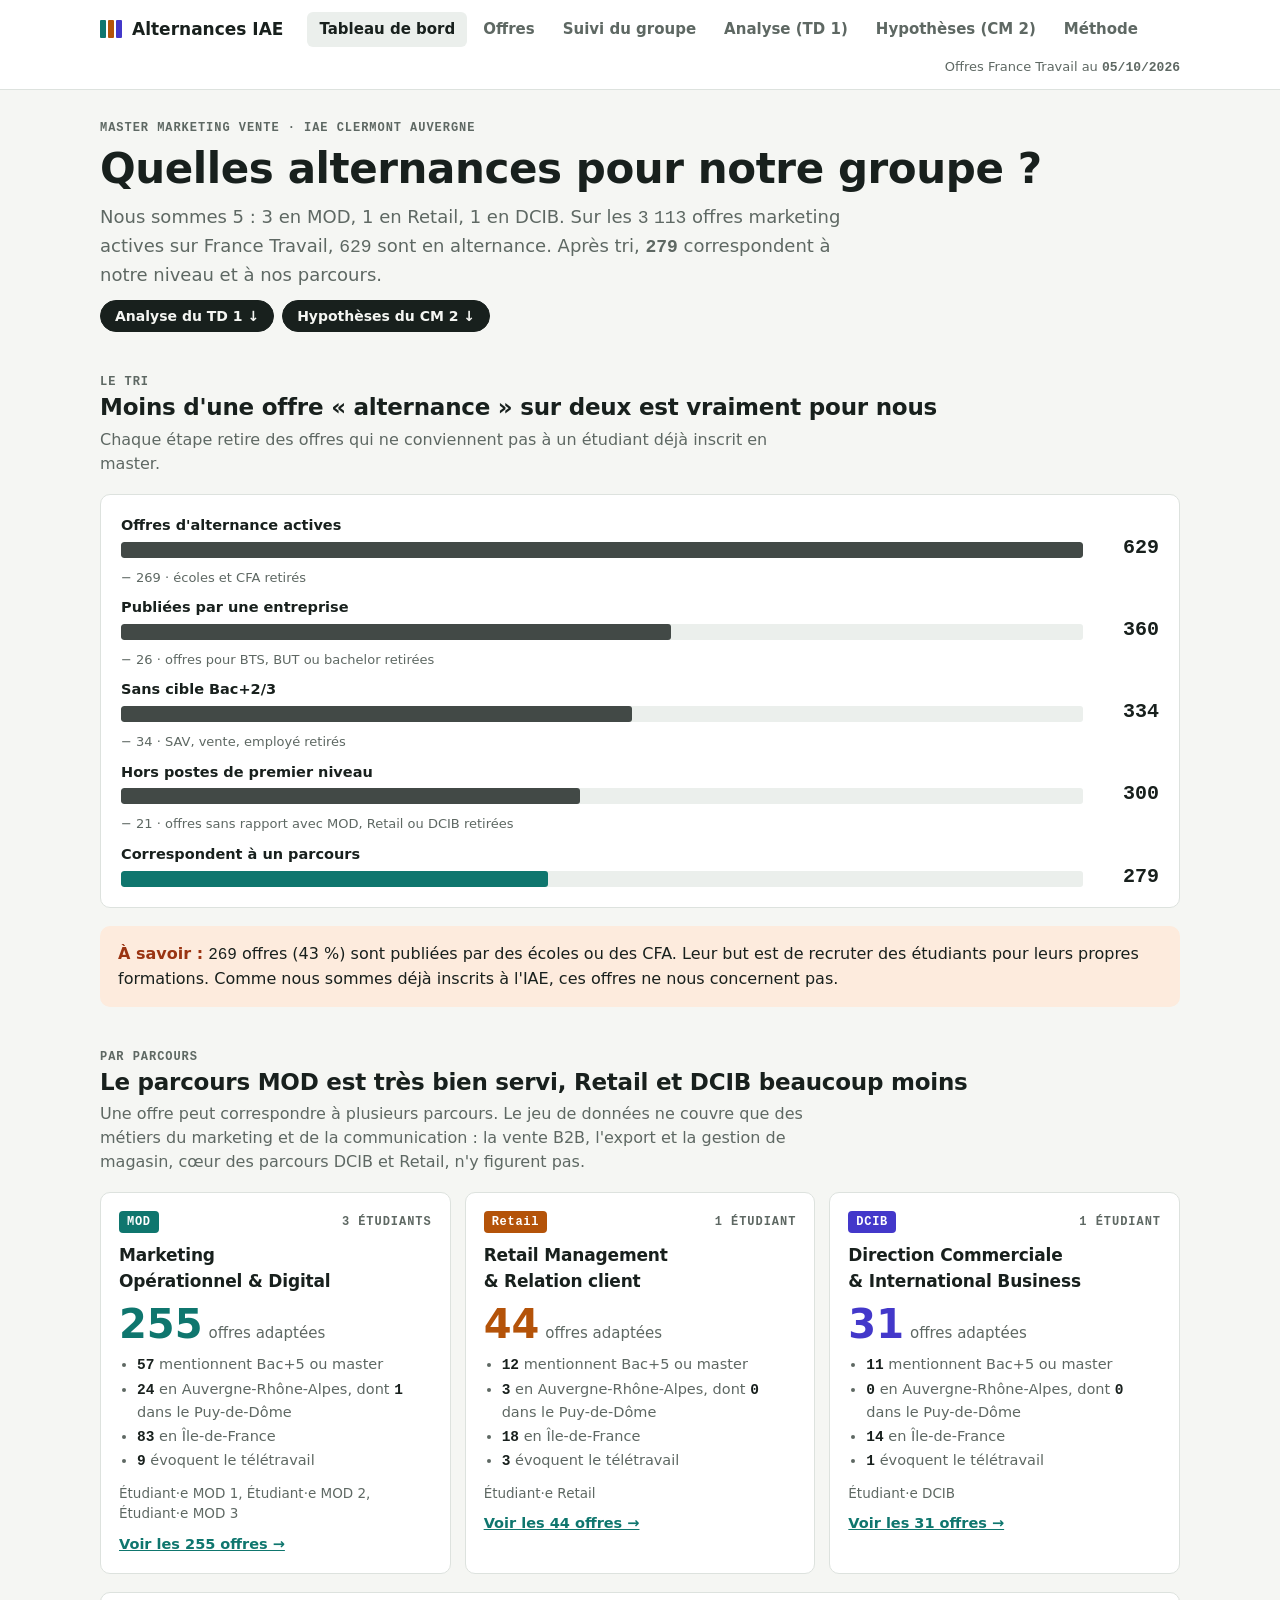
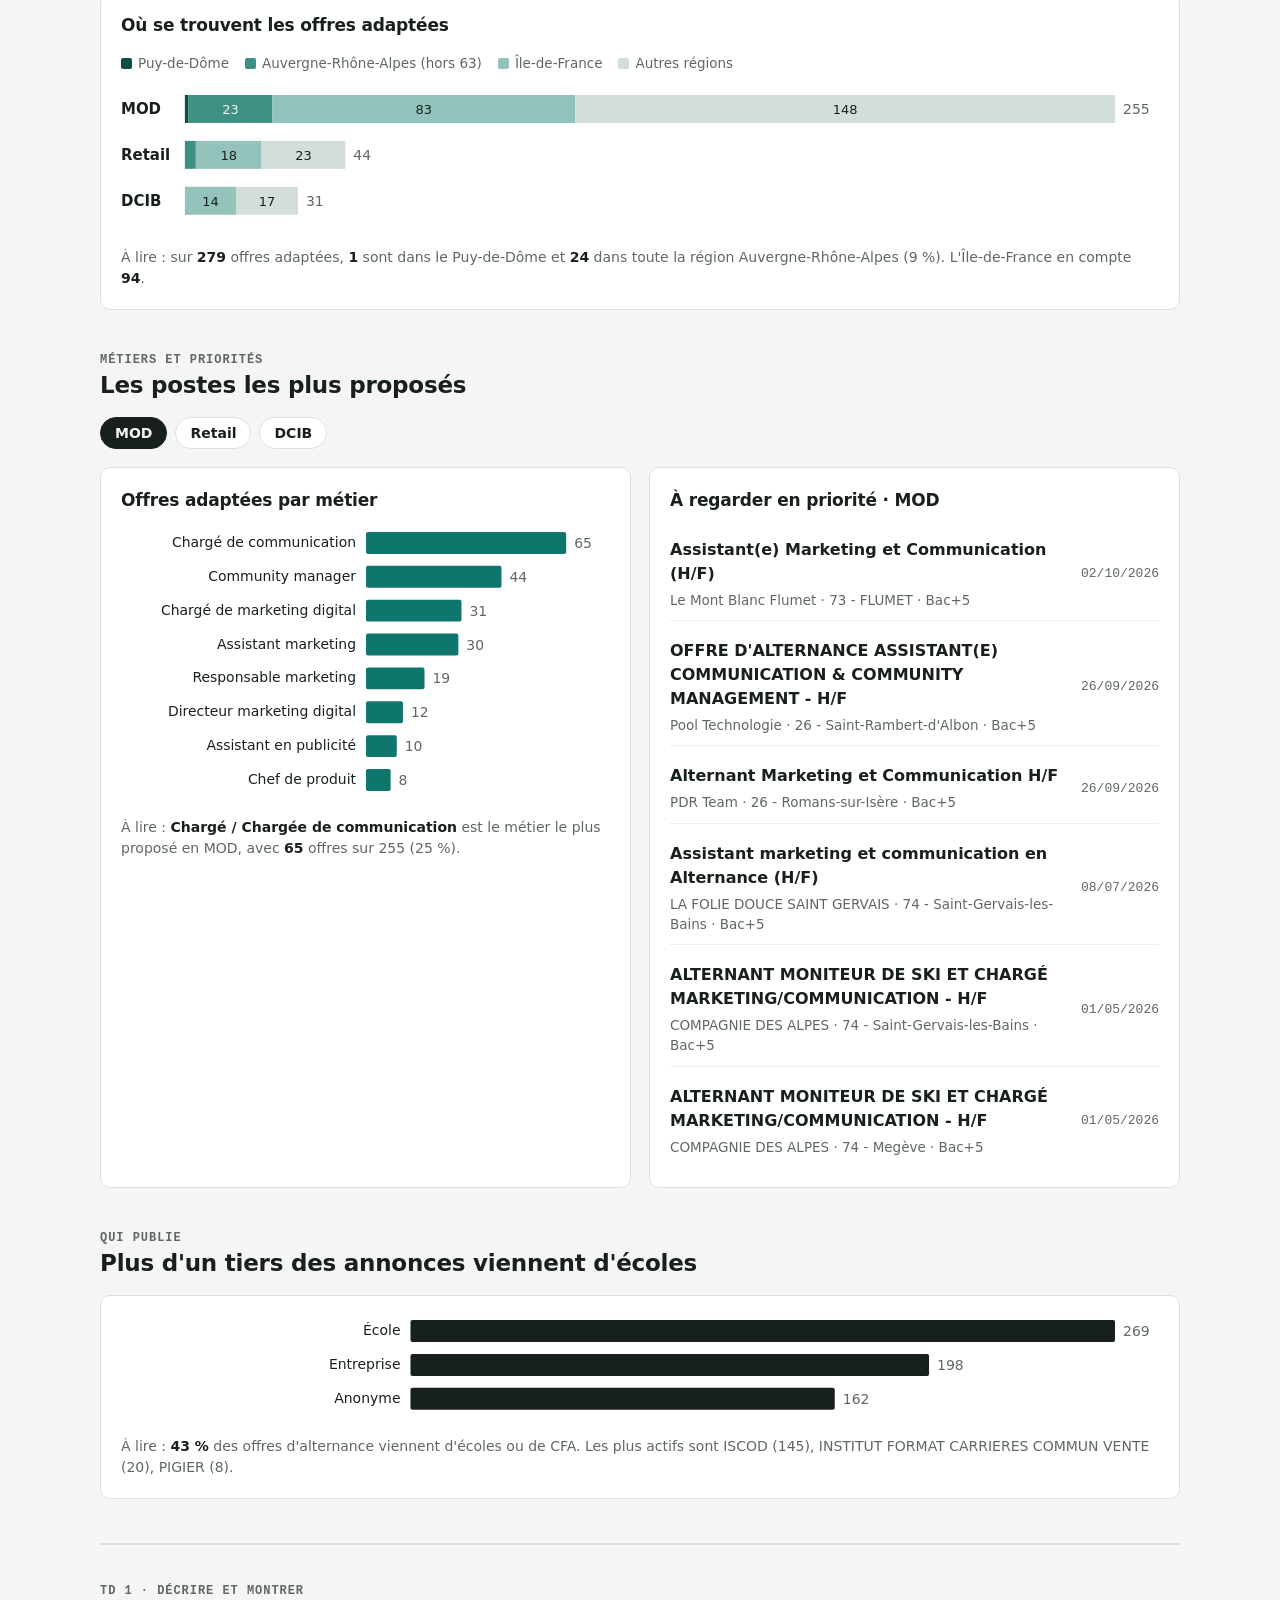
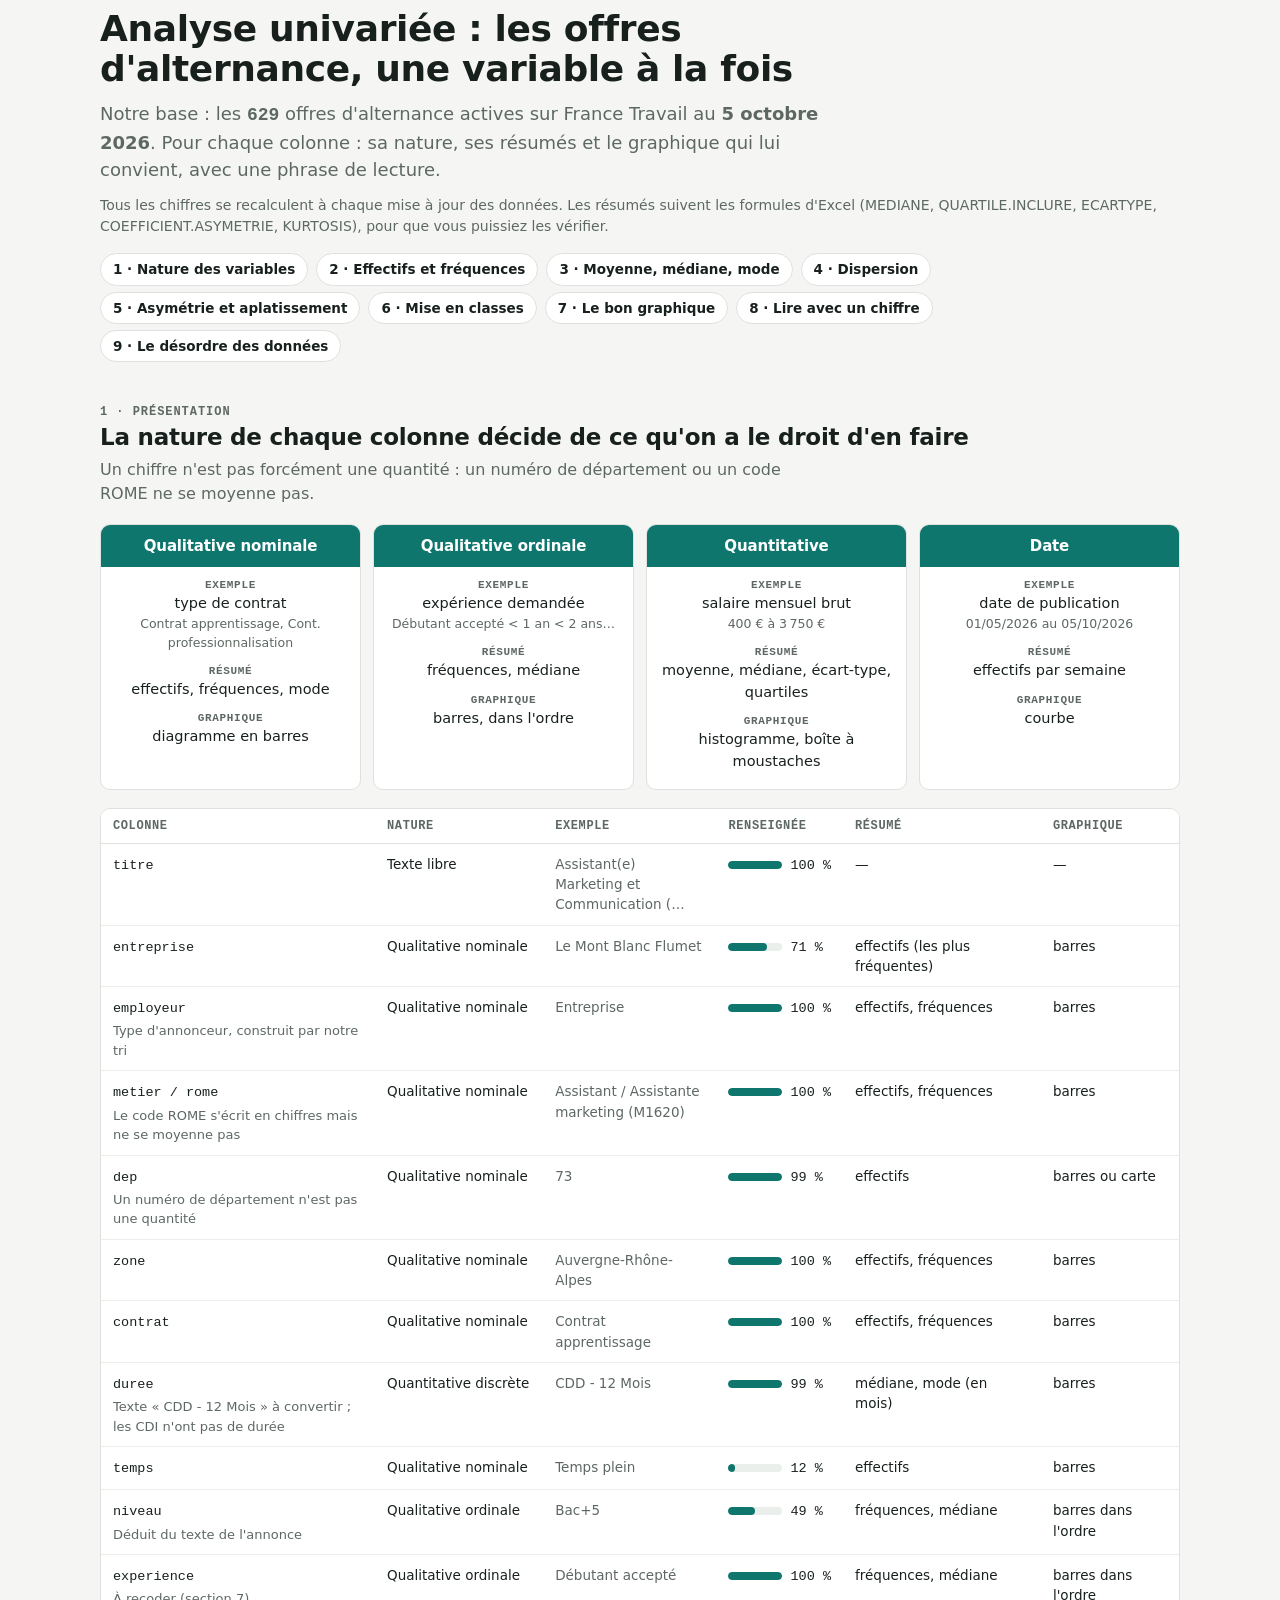
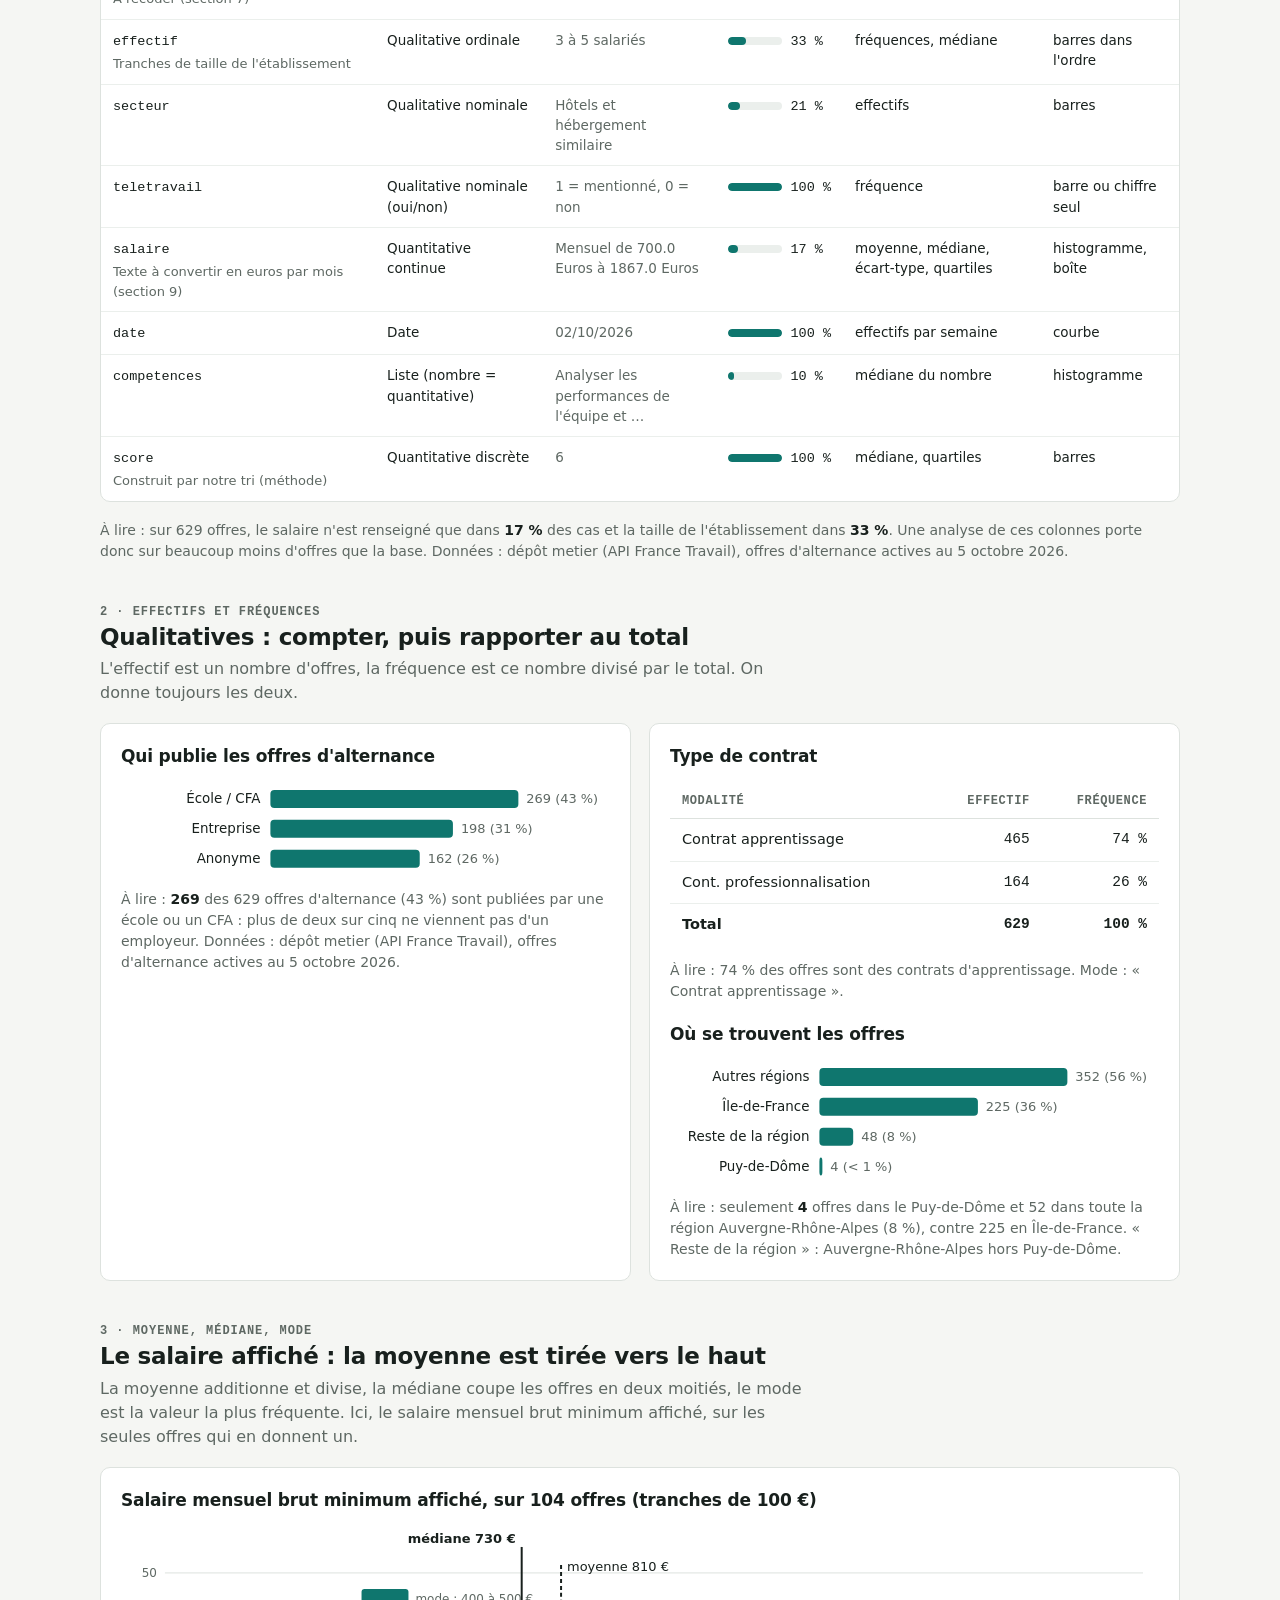
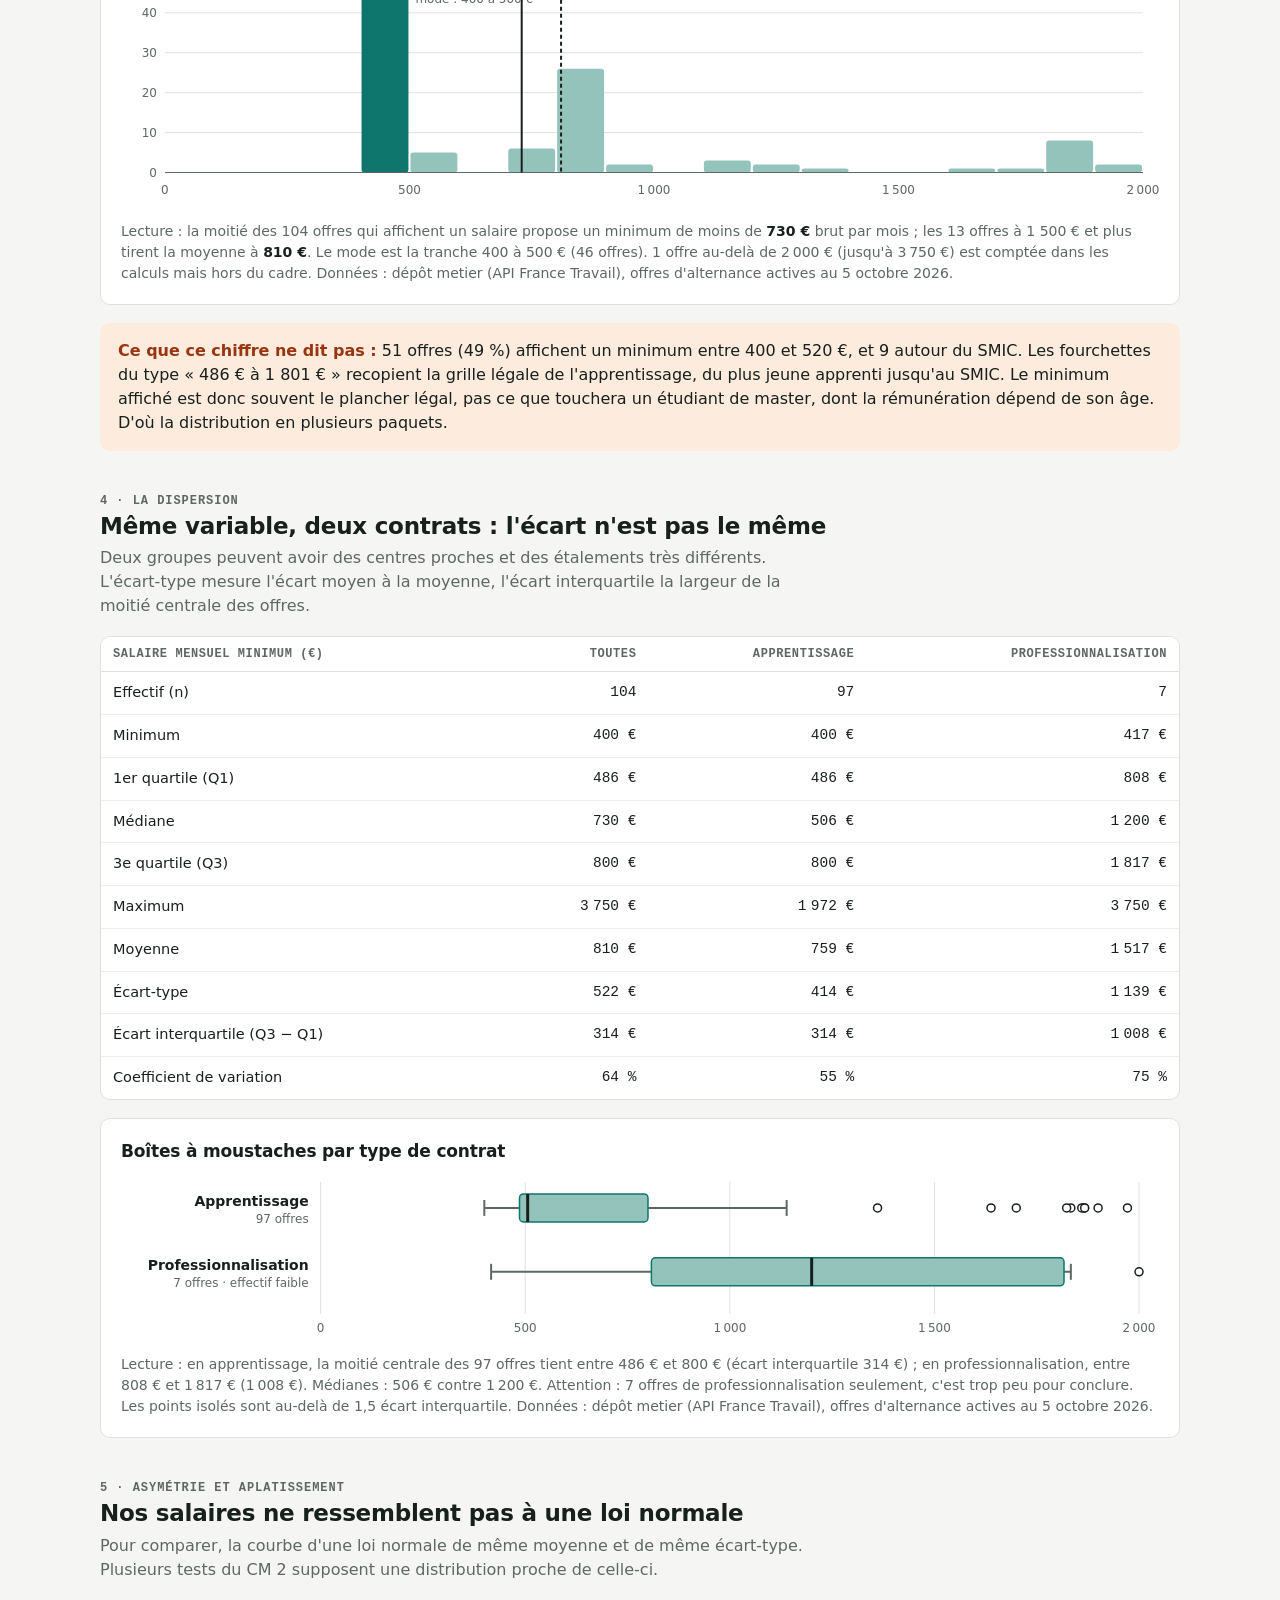
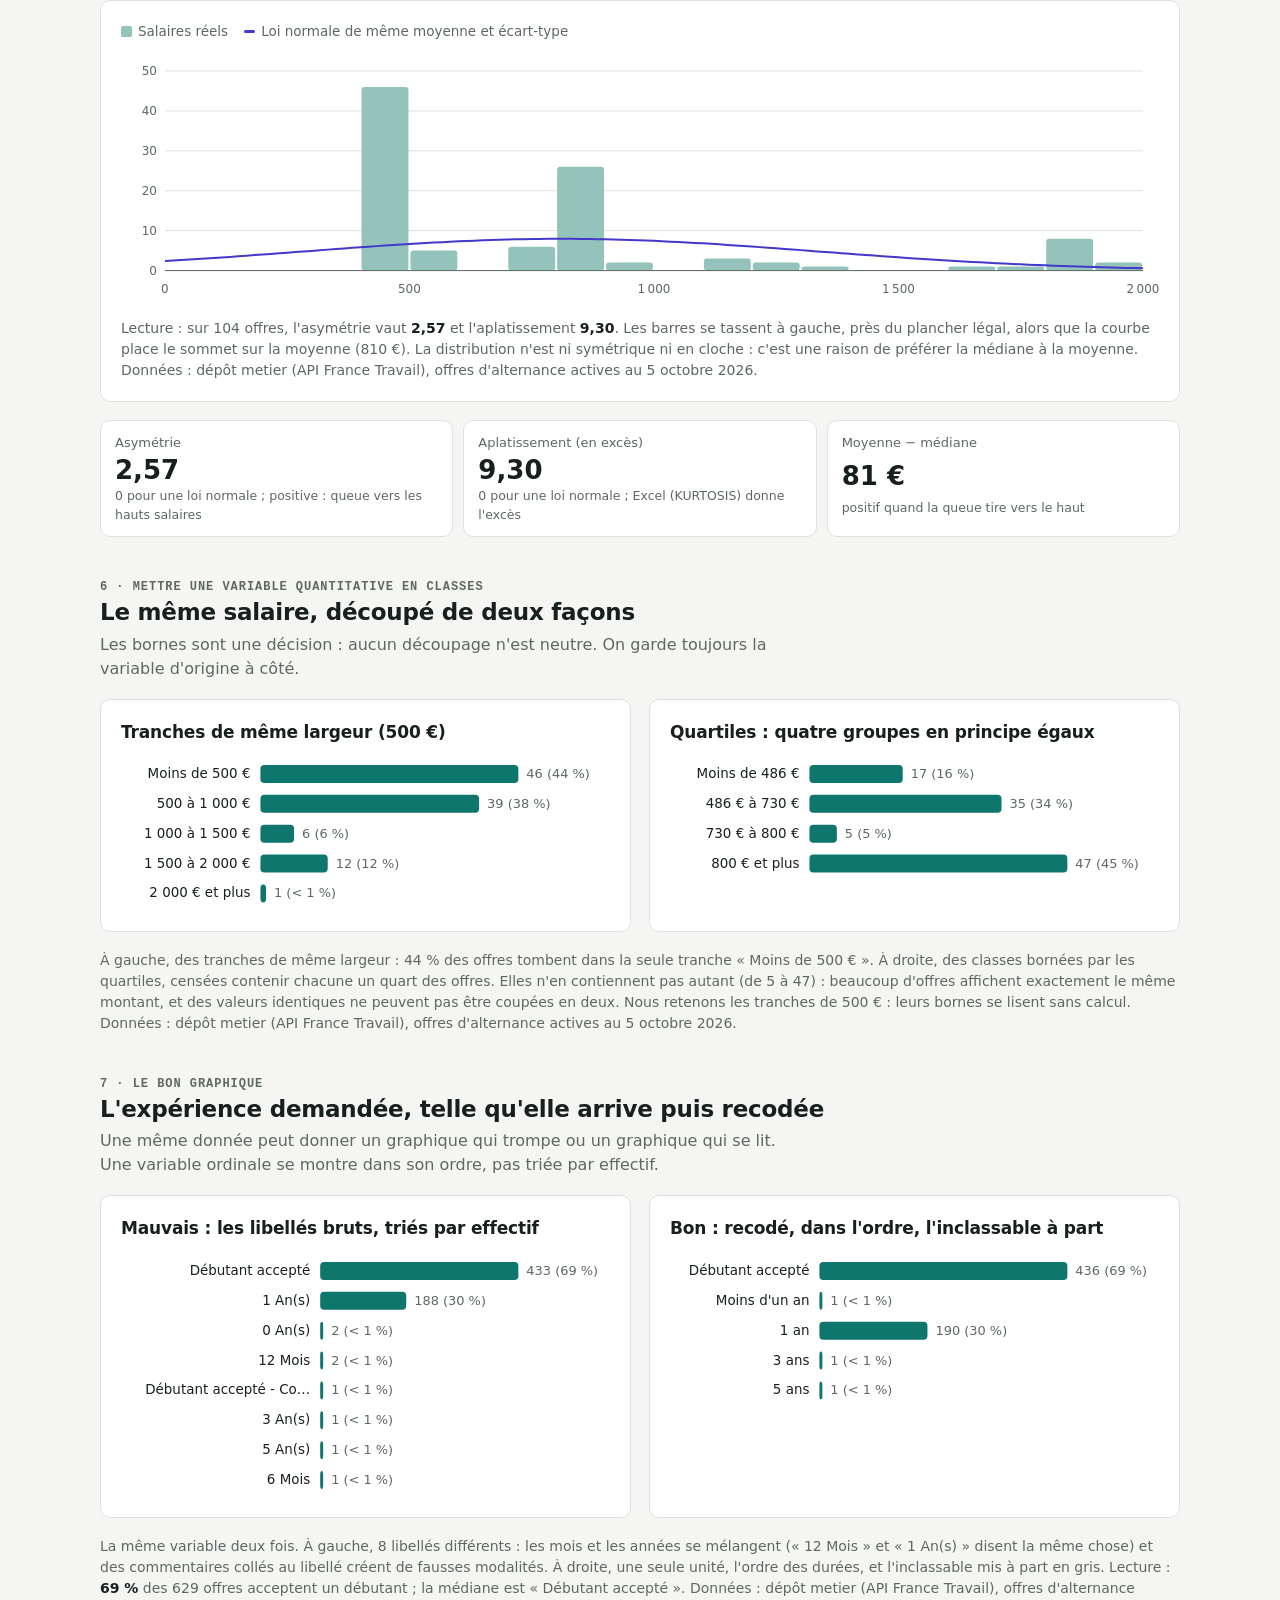
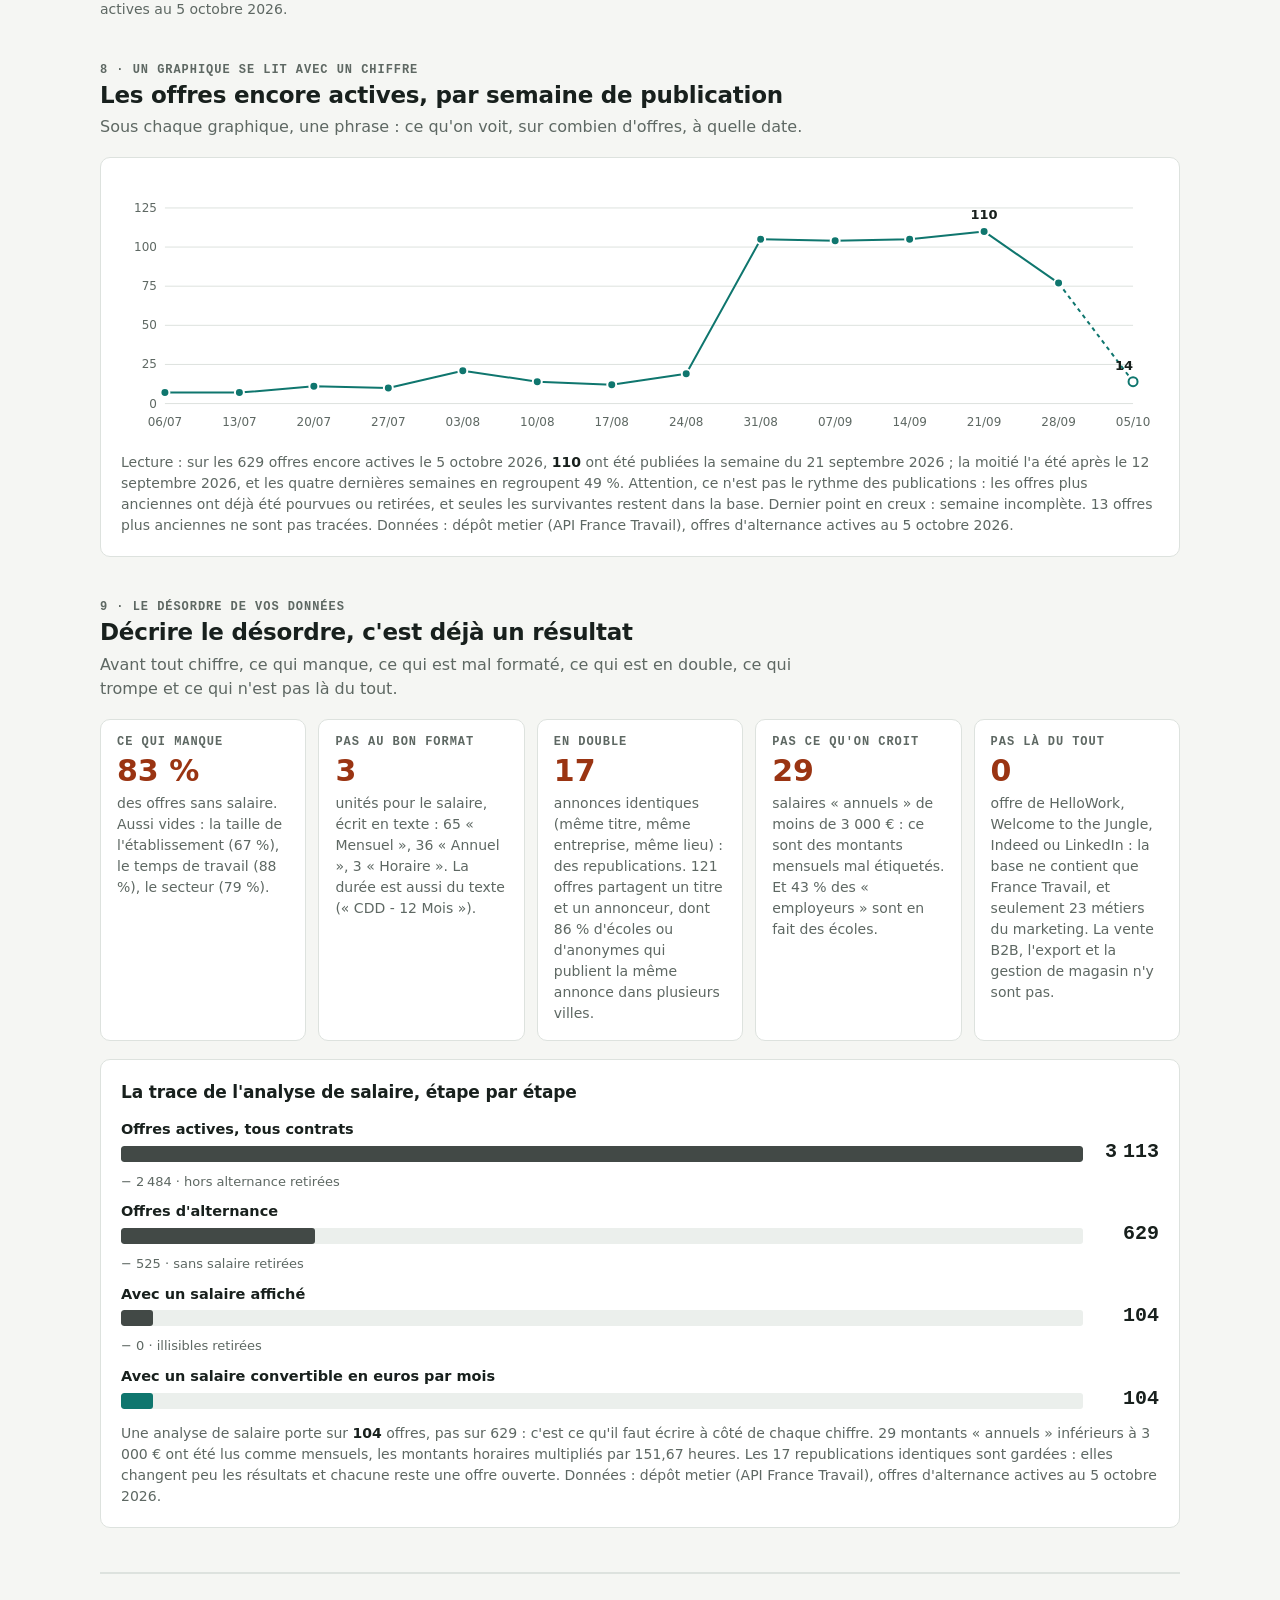
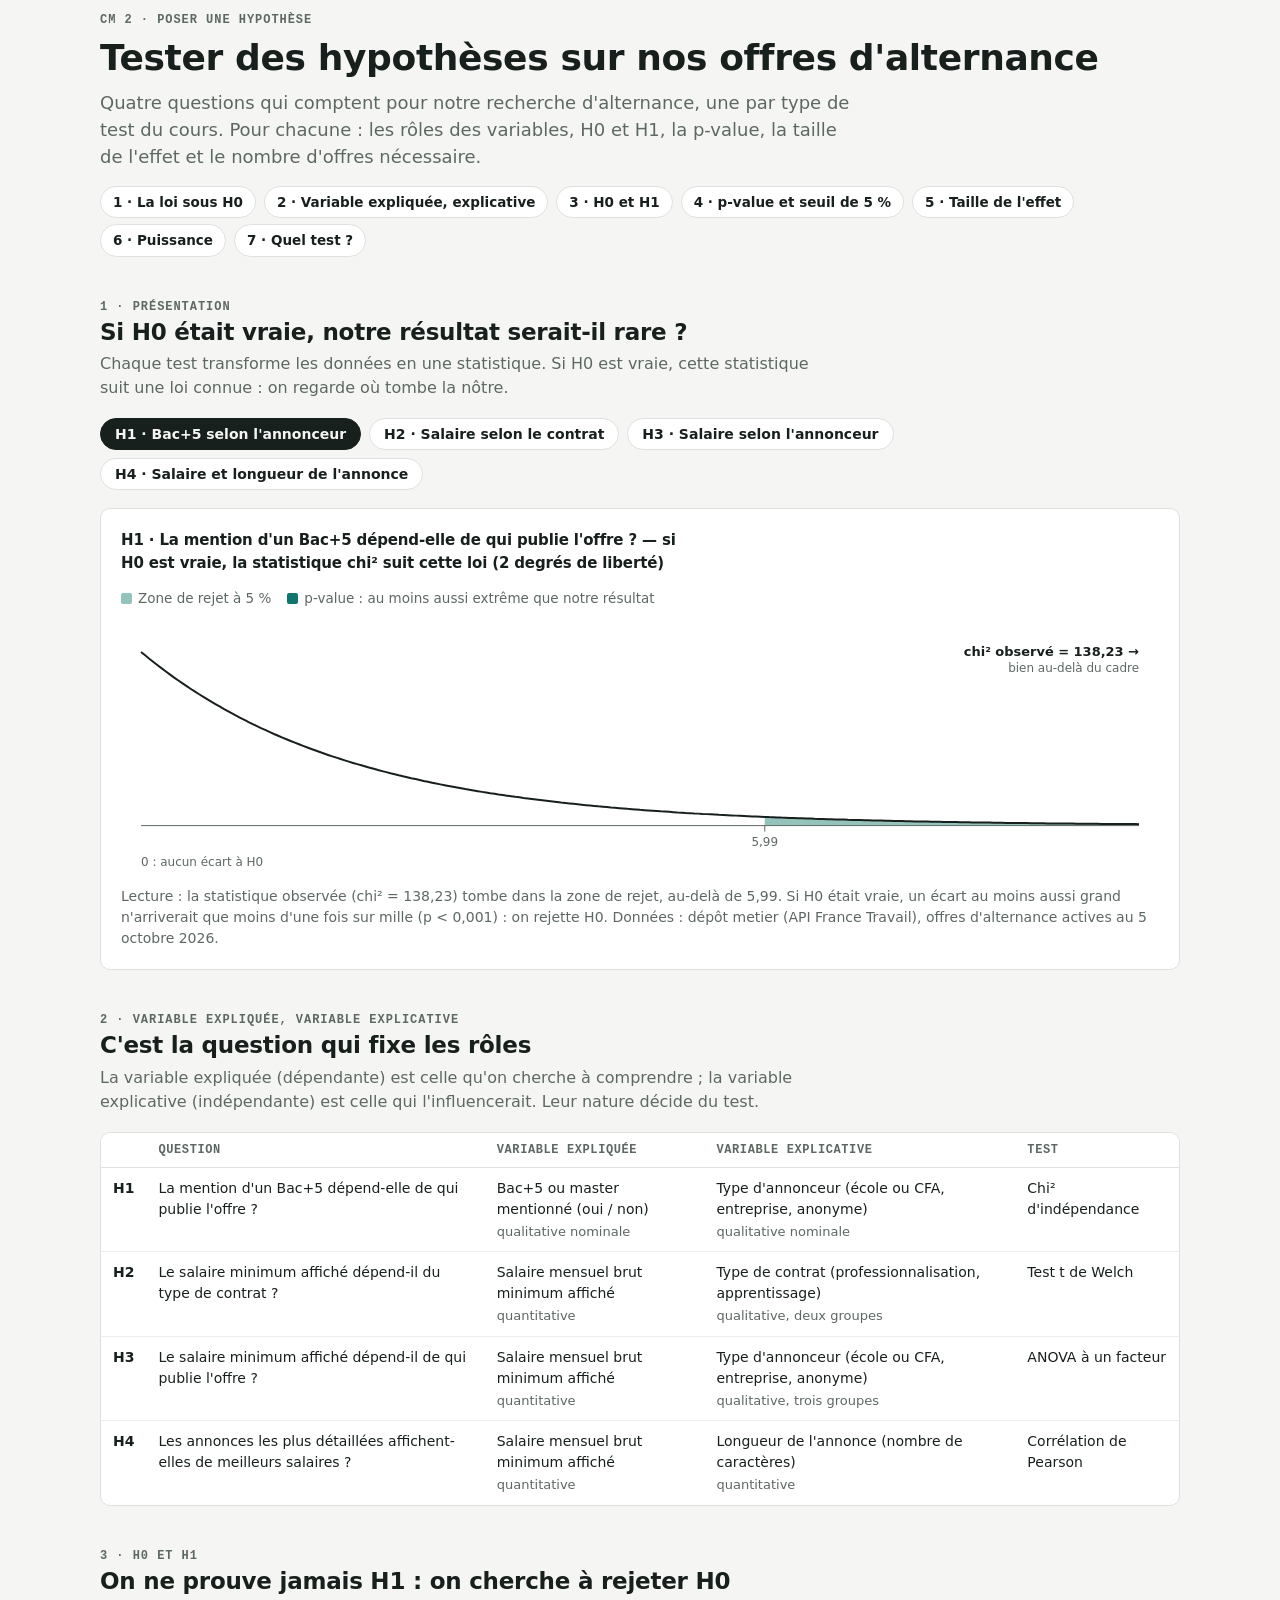
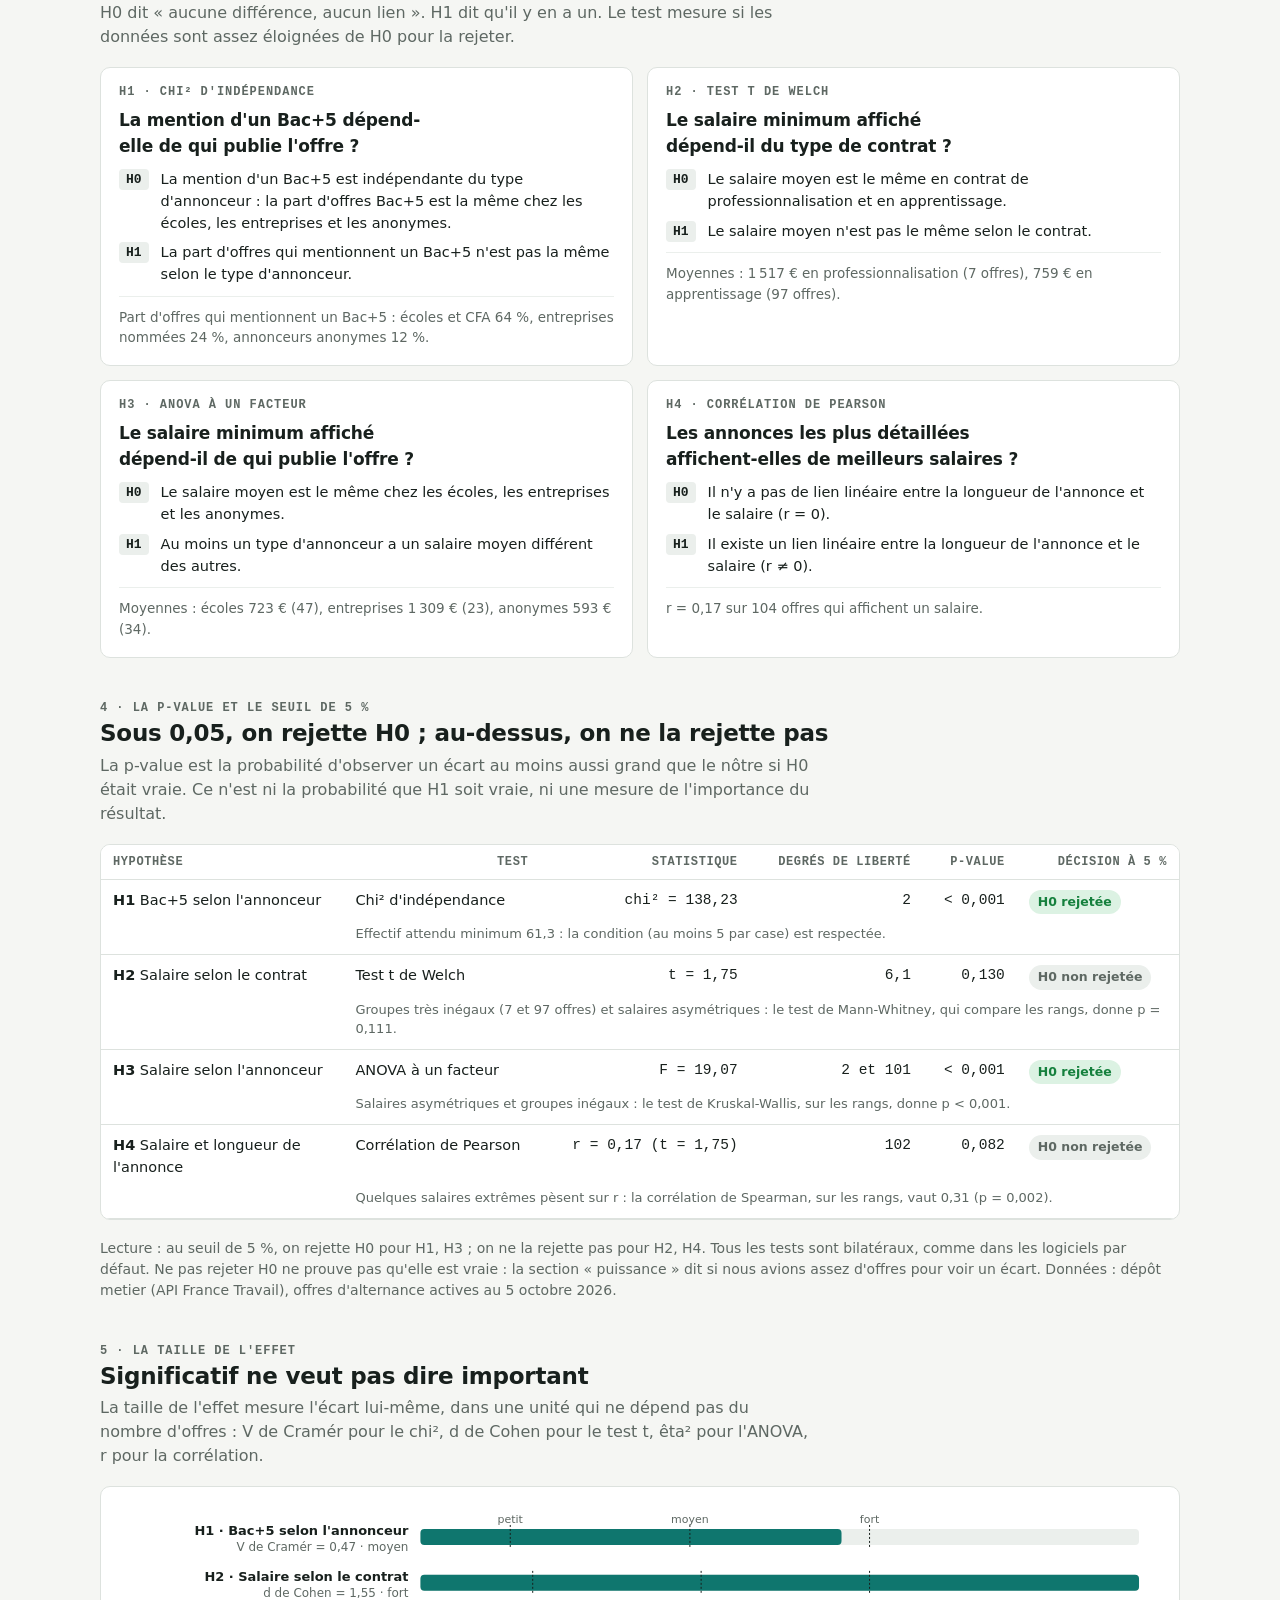
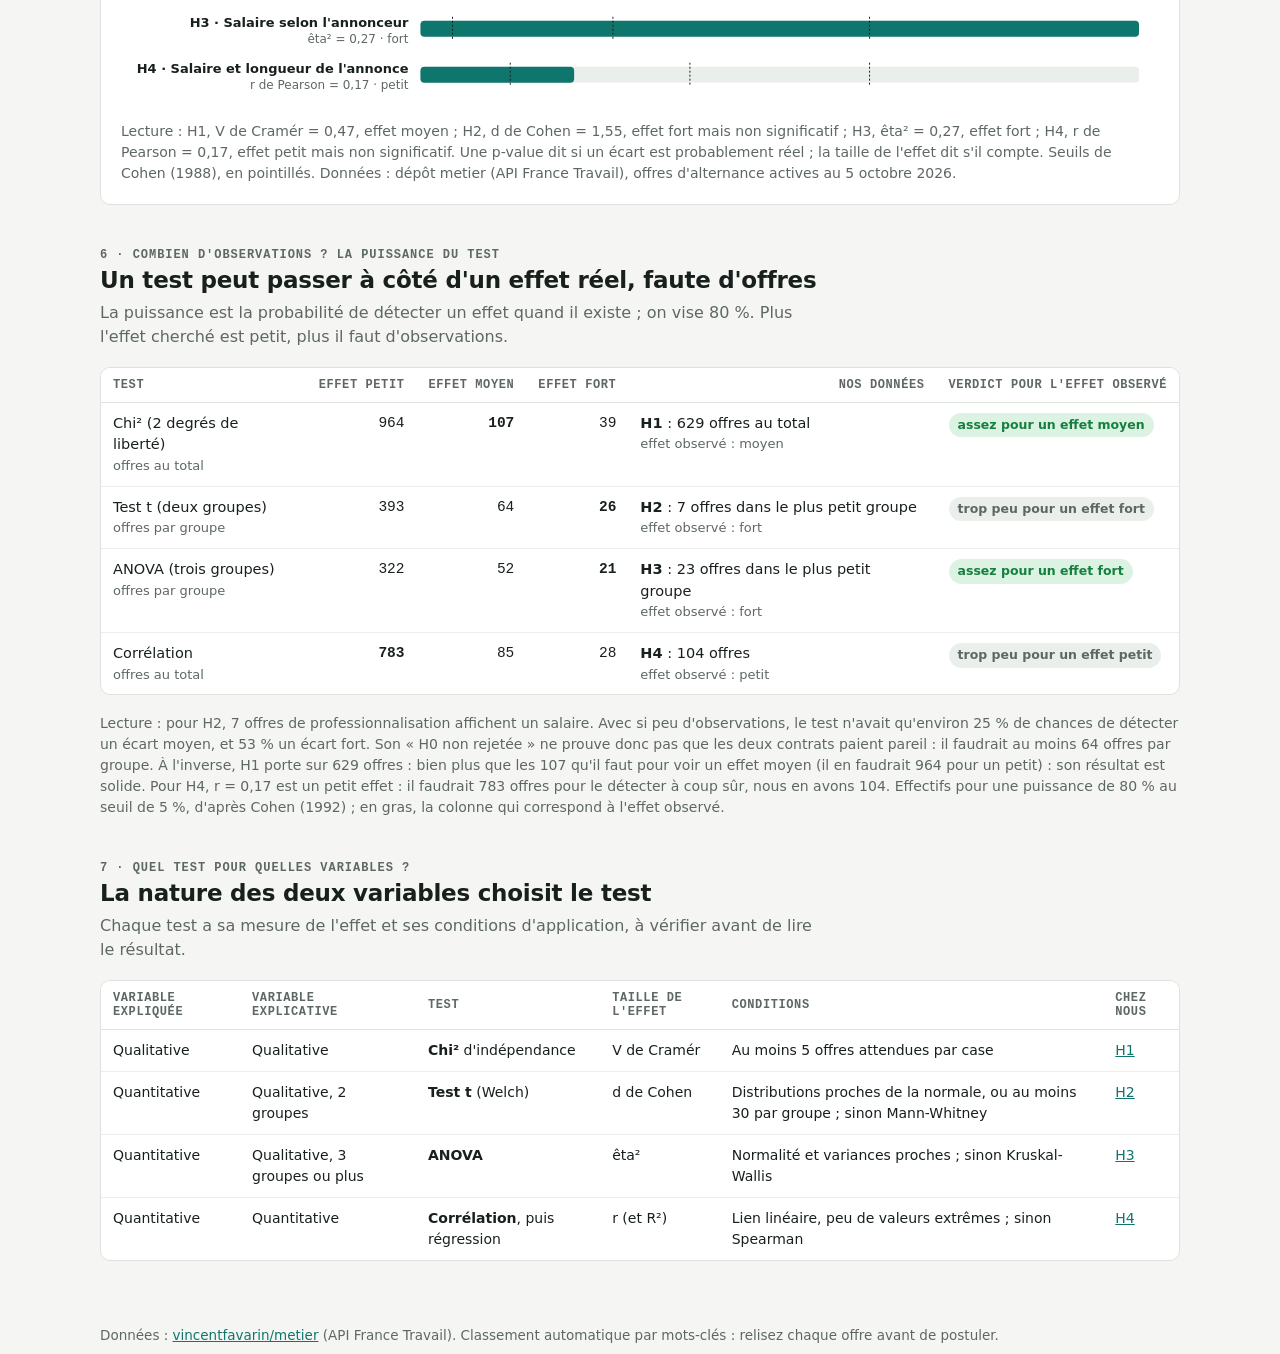
==== commit bacd6234: "CM 2 : section hypothèses sur la page d'accueil" ====
--- a/index.html
+++ b/index.html
@@ -4,10 +4,11 @@
 <meta charset="utf-8">
 <meta name="viewport" content="width=device-width, initial-scale=1">
 <title>Alternances IAE · Tableau de bord</title>
-<link rel="stylesheet" href="assets/style.css">
-<script src="data/offres.js"></script>
-<script src="assets/app.js"></script>
-<script src="assets/analyse.js"></script>
+<link rel="stylesheet" href="assets/style.css?v=20261006">
+<script src="data/offres.js?v=20261006"></script>
+<script src="assets/app.js?v=20261006"></script>
+<script src="assets/analyse.js?v=20261006"></script>
+<script src="assets/cm2.js?v=20261006"></script>
 </head>
 <body data-page="index">
 <main class="wrap">
@@ -15,13 +16,13 @@
     <span class="eyebrow">Master Marketing Vente · IAE Clermont Auvergne</span>
     <h1>Quelles alternances pour notre groupe&nbsp;?</h1>
     <p class="lede">Nous sommes 5 : 3 en MOD, 1 en Retail, 1 en DCIB. Sur les <span class="num" id="h-actives"></span> offres marketing actives sur France Travail, <span class="num" id="h-total"></span> sont en alternance. Après tri, <b class="num" id="h-adaptees"></b> correspondent à notre niveau et à nos parcours.</p>
-    <p><a class="btn primary" href="#analyse">Voir l'analyse du TD 1 ↓</a></p>
+    <p class="chips"><a class="btn primary" href="#analyse">Analyse du TD 1 ↓</a><a class="btn primary" href="#cm2">Hypothèses du CM 2 ↓</a></p>
   </header>
 
   <section>
     <div class="sechead">
       <span class="eyebrow">Le tri</span>
-      <h2>Sur 10 offres « alternance », environ 5 sont vraiment pour nous</h2>
+      <h2>Moins d'une offre « alternance » sur deux est vraiment pour nous</h2>
       <p>Chaque étape retire des offres qui ne conviennent pas à un étudiant déjà inscrit en master.</p>
     </div>
     <div class="panel funnel" id="funnel"></div>
@@ -70,7 +71,7 @@
   <section>
     <div class="sechead">
       <span class="eyebrow">Qui publie</span>
-      <h2>Un tiers des annonces viennent d'écoles</h2>
+      <h2>Plus d'un tiers des annonces viennent d'écoles</h2>
     </div>
     <div class="panel stack">
       <svg class="chart" id="employeurs" role="img" aria-label="Offres d'alternance par type d'annonceur"></svg>
@@ -250,6 +251,116 @@
       <p class="caption" id="cap-trace"></p>
     </div>
   </section>
+
+  <!-- ===================== CM 2 ===================== -->
+  <section id="cm2" class="partie">
+    <span class="eyebrow">CM 2 · Poser une hypothèse</span>
+    <h2 class="big-h">Tester des hypothèses sur nos offres d'alternance</h2>
+    <p class="lede">Quatre questions qui comptent pour notre recherche d'alternance, une par type de test du cours. Pour chacune : les rôles des variables, H0 et H1, la p-value, la taille de l'effet et le nombre d'offres nécessaire.</p>
+    <nav class="toc" aria-label="Sommaire du CM 2">
+      <a href="#h-pres">1 · La loi sous H0</a><a href="#h-roles">2 · Variable expliquée, explicative</a><a href="#h-hyp">3 · H0 et H1</a>
+      <a href="#h-pval">4 · p-value et seuil de 5 %</a><a href="#h-effet">5 · Taille de l'effet</a><a href="#h-puis">6 · Puissance</a><a href="#h-test">7 · Quel test ?</a>
+    </nav>
+  </section>
+
+  <section id="h-pres">
+    <div class="sechead">
+      <span class="eyebrow">1 · Présentation</span>
+      <h2>Si H0 était vraie, notre résultat serait-il rare ?</h2>
+      <p>Chaque test transforme les données en une statistique. Si H0 est vraie, cette statistique suit une loi connue : on regarde où tombe la nôtre.</p>
+    </div>
+    <div class="chips" id="h-tabs" role="group" aria-label="Choisir une hypothèse"></div>
+    <div class="panel stack">
+      <h3 id="h0-titre" style="font-size:15px"></h3>
+      <div class="legend"><span><i style="background:var(--zidf)"></i>Zone de rejet à 5 %</span><span><i style="background:var(--mod)"></i>p-value : au moins aussi extrême que notre résultat</span></div>
+      <svg class="chart" id="c-h0" role="img" aria-label="Loi de la statistique de test sous H0"></svg>
+      <p class="caption" id="cap-h0"></p>
+    </div>
+  </section>
+
+  <section id="h-roles">
+    <div class="sechead">
+      <span class="eyebrow">2 · Variable expliquée, variable explicative</span>
+      <h2>C'est la question qui fixe les rôles</h2>
+      <p>La variable expliquée (dépendante) est celle qu'on cherche à comprendre ; la variable explicative (indépendante) est celle qui l'influencerait. Leur nature décide du test.</p>
+    </div>
+    <div class="tablewrap">
+      <table class="hyp-roles">
+        <thead><tr><th></th><th>Question</th><th>Variable expliquée</th><th>Variable explicative</th><th>Test</th></tr></thead>
+        <tbody id="t-roles"></tbody>
+      </table>
+    </div>
+  </section>
+
+  <section id="h-hyp">
+    <div class="sechead">
+      <span class="eyebrow">3 · H0 et H1</span>
+      <h2>On ne prouve jamais H1 : on cherche à rejeter H0</h2>
+      <p>H0 dit « aucune différence, aucun lien ». H1 dit qu'il y en a un. Le test mesure si les données sont assez éloignées de H0 pour la rejeter.</p>
+    </div>
+    <div class="hcards" id="hyp-cards"></div>
+  </section>
+
+  <section id="h-pval">
+    <div class="sechead">
+      <span class="eyebrow">4 · La p-value et le seuil de 5 %</span>
+      <h2>Sous 0,05, on rejette H0 ; au-dessus, on ne la rejette pas</h2>
+      <p>La p-value est la probabilité d'observer un écart au moins aussi grand que le nôtre si H0 était vraie. Ce n'est ni la probabilité que H1 soit vraie, ni une mesure de l'importance du résultat.</p>
+    </div>
+    <div class="tablewrap">
+      <table class="stat pval">
+        <thead><tr><th>Hypothèse</th><th>Test</th><th>Statistique</th><th>Degrés de liberté</th><th>p-value</th><th>Décision à 5 %</th></tr></thead>
+        <tbody id="t-pval"></tbody>
+      </table>
+    </div>
+    <p class="caption" id="cap-pval"></p>
+  </section>
+
+  <section id="h-effet">
+    <div class="sechead">
+      <span class="eyebrow">5 · La taille de l'effet</span>
+      <h2>Significatif ne veut pas dire important</h2>
+      <p>La taille de l'effet mesure l'écart lui-même, dans une unité qui ne dépend pas du nombre d'offres : V de Cramér pour le chi², d de Cohen pour le test t, êta² pour l'ANOVA, r pour la corrélation.</p>
+    </div>
+    <div class="panel stack">
+      <svg class="chart" id="c-effet" role="img" aria-label="Taille de l'effet de chaque hypothèse"></svg>
+      <p class="caption" id="cap-effet"></p>
+    </div>
+  </section>
+
+  <section id="h-puis">
+    <div class="sechead">
+      <span class="eyebrow">6 · Combien d'observations ? La puissance du test</span>
+      <h2>Un test peut passer à côté d'un effet réel, faute d'offres</h2>
+      <p>La puissance est la probabilité de détecter un effet quand il existe ; on vise 80 %. Plus l'effet cherché est petit, plus il faut d'observations.</p>
+    </div>
+    <div class="tablewrap">
+      <table class="stat puis">
+        <thead><tr><th>Test</th><th>Effet petit</th><th>Effet moyen</th><th>Effet fort</th><th>Nos données</th><th>Verdict pour l'effet observé</th></tr></thead>
+        <tbody id="t-puis"></tbody>
+      </table>
+    </div>
+    <p class="caption" id="cap-puis"></p>
+  </section>
+
+  <section id="h-test">
+    <div class="sechead">
+      <span class="eyebrow">7 · Quel test pour quelles variables ?</span>
+      <h2>La nature des deux variables choisit le test</h2>
+      <p>Chaque test a sa mesure de l'effet et ses conditions d'application, à vérifier avant de lire le résultat.</p>
+    </div>
+    <div class="tablewrap">
+      <table class="choix">
+        <thead><tr><th>Variable expliquée</th><th>Variable explicative</th><th>Test</th><th>Taille de l'effet</th><th>Conditions</th><th>Chez nous</th></tr></thead>
+        <tbody>
+          <tr><td>Qualitative</td><td>Qualitative</td><td><b>Chi²</b> d'indépendance</td><td>V de Cramér</td><td>Au moins 5 offres attendues par case</td><td><a href="#h-hyp">H1</a></td></tr>
+          <tr><td>Quantitative</td><td>Qualitative, 2 groupes</td><td><b>Test t</b> (Welch)</td><td>d de Cohen</td><td>Distributions proches de la normale, ou au moins 30 par groupe ; sinon Mann-Whitney</td><td><a href="#h-hyp">H2</a></td></tr>
+          <tr><td>Quantitative</td><td>Qualitative, 3 groupes ou plus</td><td><b>ANOVA</b></td><td>êta²</td><td>Normalité et variances proches ; sinon Kruskal-Wallis</td><td><a href="#h-hyp">H3</a></td></tr>
+          <tr><td>Quantitative</td><td>Quantitative</td><td><b>Corrélation</b>, puis régression</td><td>r (et R²)</td><td>Lien linéaire, peu de valeurs extrêmes ; sinon Spearman</td><td><a href="#h-hyp">H4</a></td></tr>
+        </tbody>
+      </table>
+    </div>
+  </section>
 </main>
 </body>
 </html>
--- a/assets/style.css
+++ b/assets/style.css
@@ -215,3 +215,23 @@
 
 .partie{border-top:2px solid var(--line); padding-top:40px; gap:12px}
 .big-h{font-size:clamp(26px,4vw,36px); line-height:1.1}
+
+/* CM 2 : hypothèses */
+#analyse,#cm2{scroll-margin-top:80px}
+section[id^="h-"]{scroll-margin-top:80px}
+table.hyp-roles,table.choix{min-width:760px; font-size:14px}
+table.hyp-roles td .s{margin-top:2px}
+.hcards{display:grid; grid-template-columns:repeat(auto-fit,minmax(min(100%,420px),1fr)); gap:14px}
+.hcard{background:var(--surface); border:1px solid var(--line); border-radius:10px; padding:18px; display:grid; gap:10px; align-content:start}
+.hcard dl{margin:0; display:grid; grid-template-columns:auto 1fr; gap:8px 12px}
+.hcard dt{font:700 13px var(--mono); background:var(--soft); border-radius:4px; padding:3px 7px; align-self:start}
+.hcard dd{margin:0; font-size:14.5px}
+.hcard .vu{font-size:13.5px; color:var(--muted); border-top:1px solid var(--soft); padding-top:10px}
+table.pval{min-width:760px}
+table.pval tr.cond td{font-size:13px; color:var(--muted); border-bottom:1px solid var(--line); padding-top:0}
+table.pval tr:not(.cond) td{border-bottom:0}
+table.puis{min-width:700px}
+.dec{display:inline-block; font-size:12.5px; font-weight:600; padding:3px 9px; border-radius:999px; white-space:nowrap}
+.dec.oui{background:var(--okbg); color:var(--ok)}
+.dec.non{background:var(--soft); color:var(--muted)}
+table.puis td.vise{font-weight:700; color:var(--ink)}
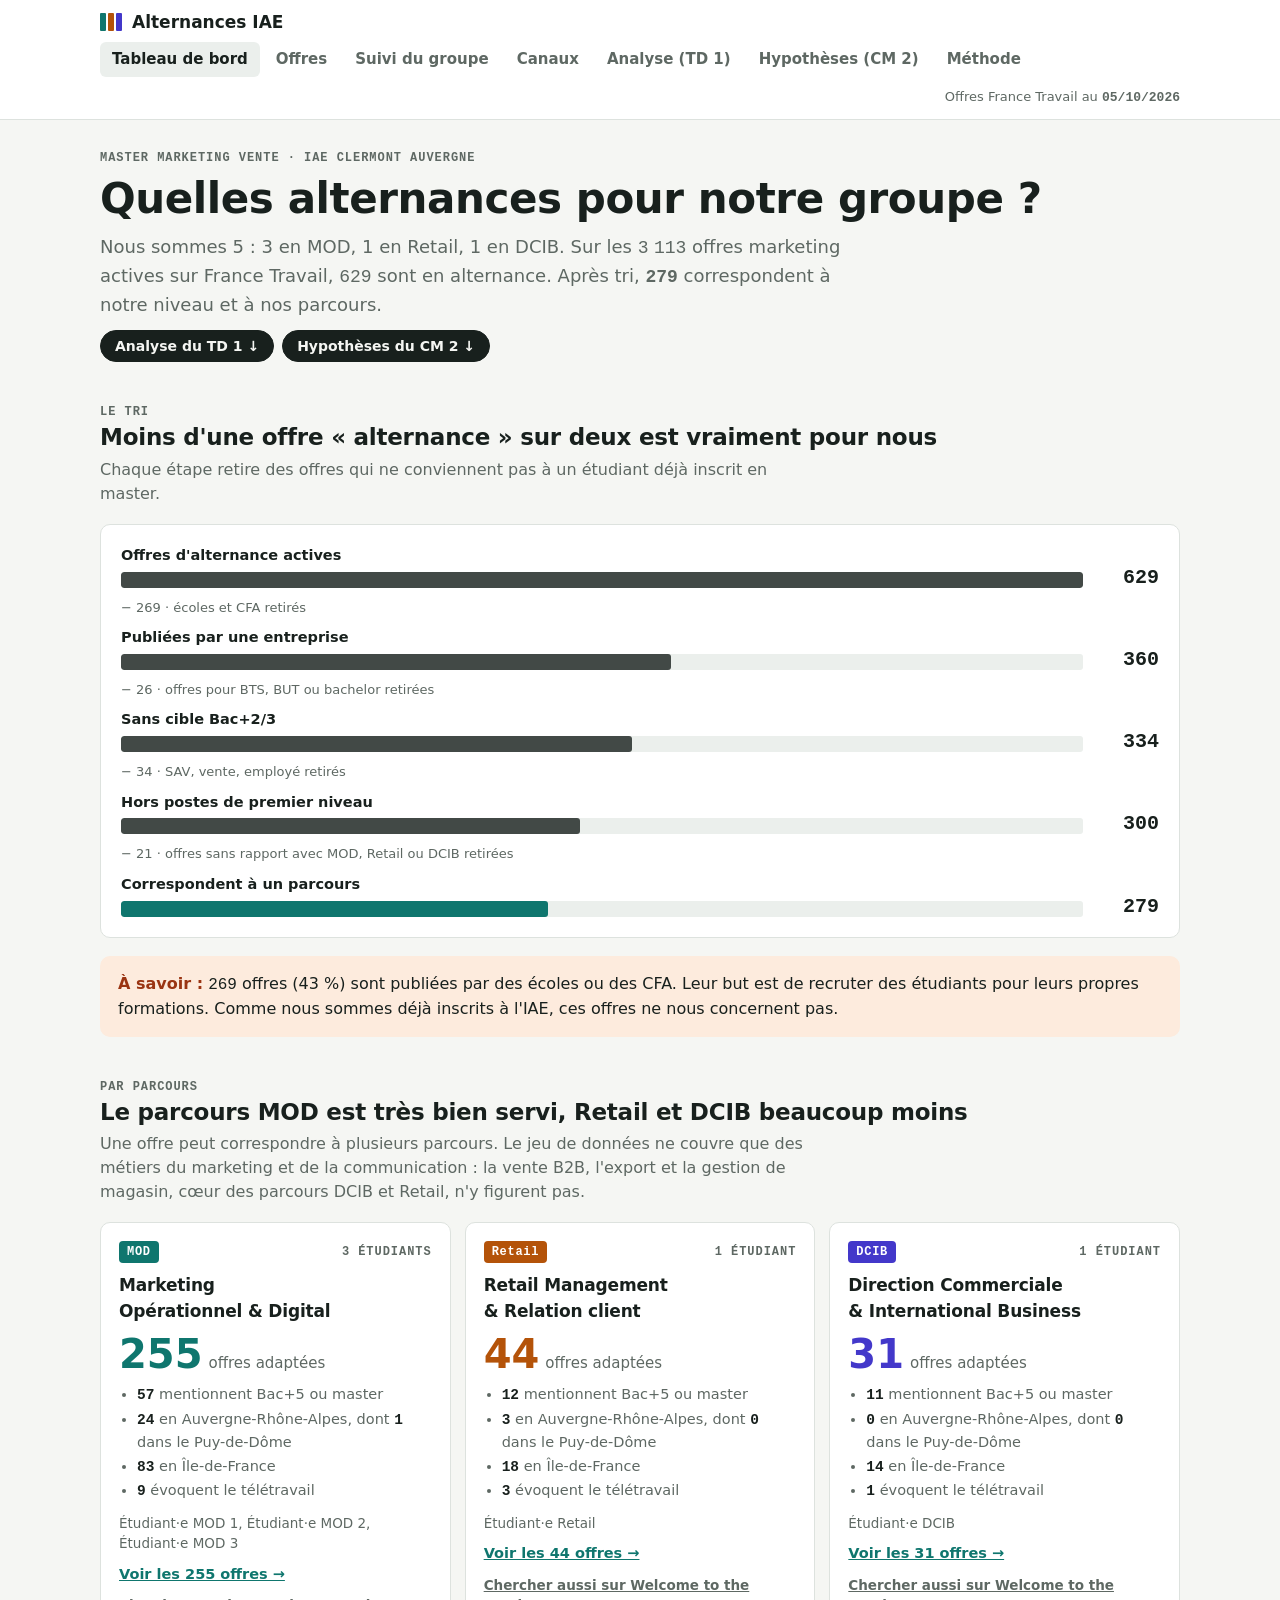
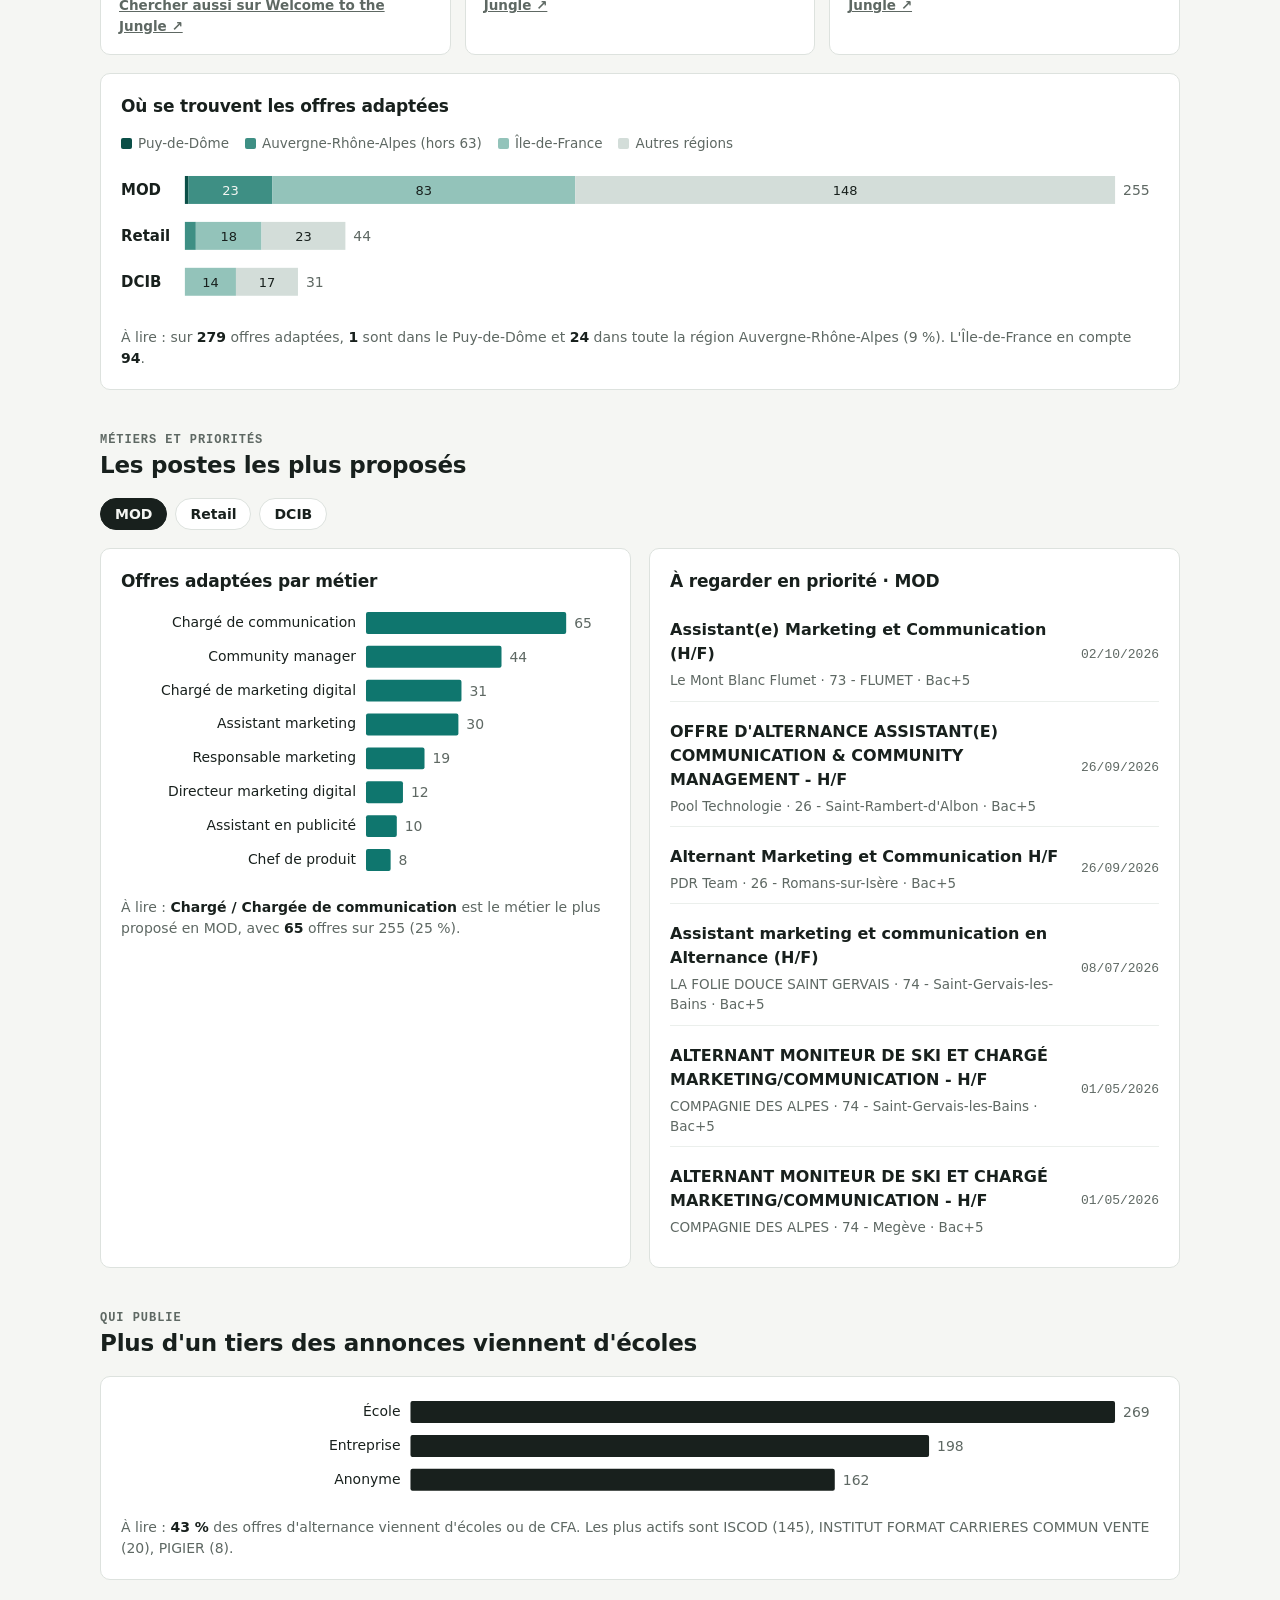
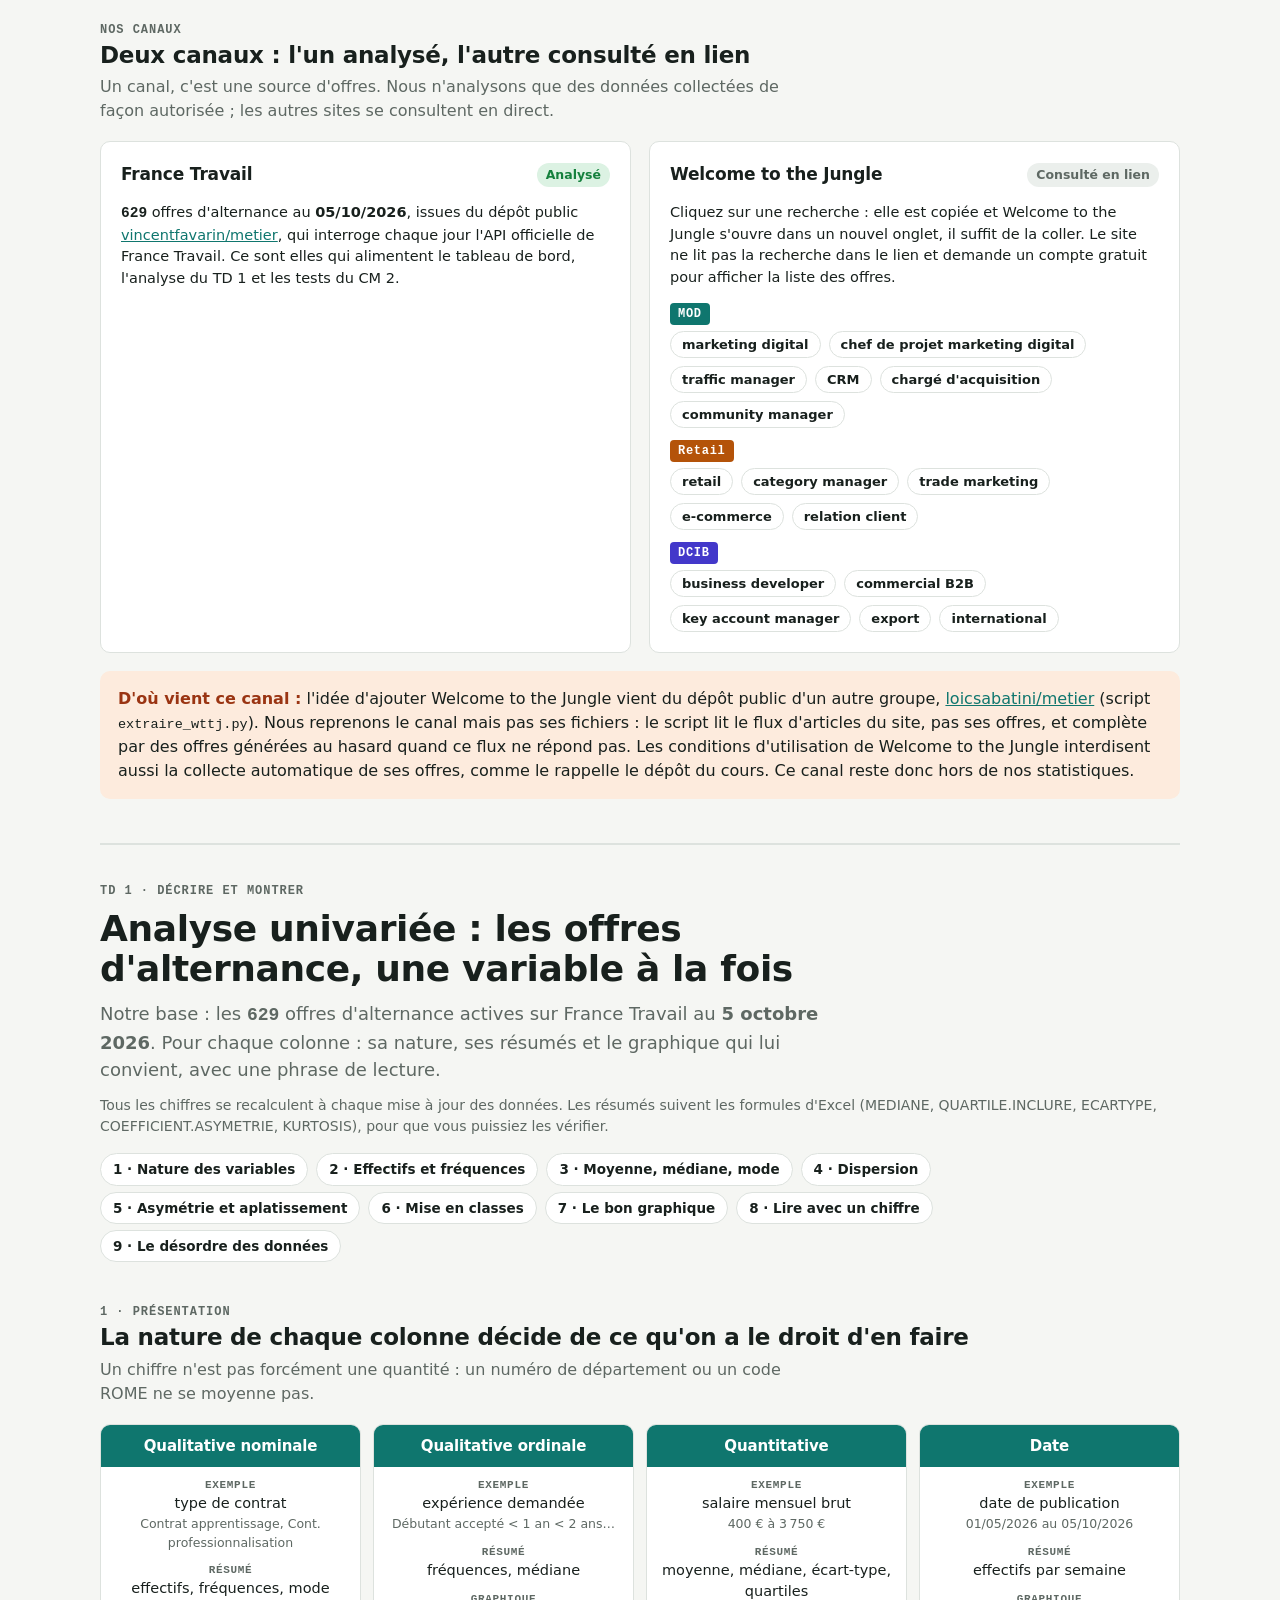
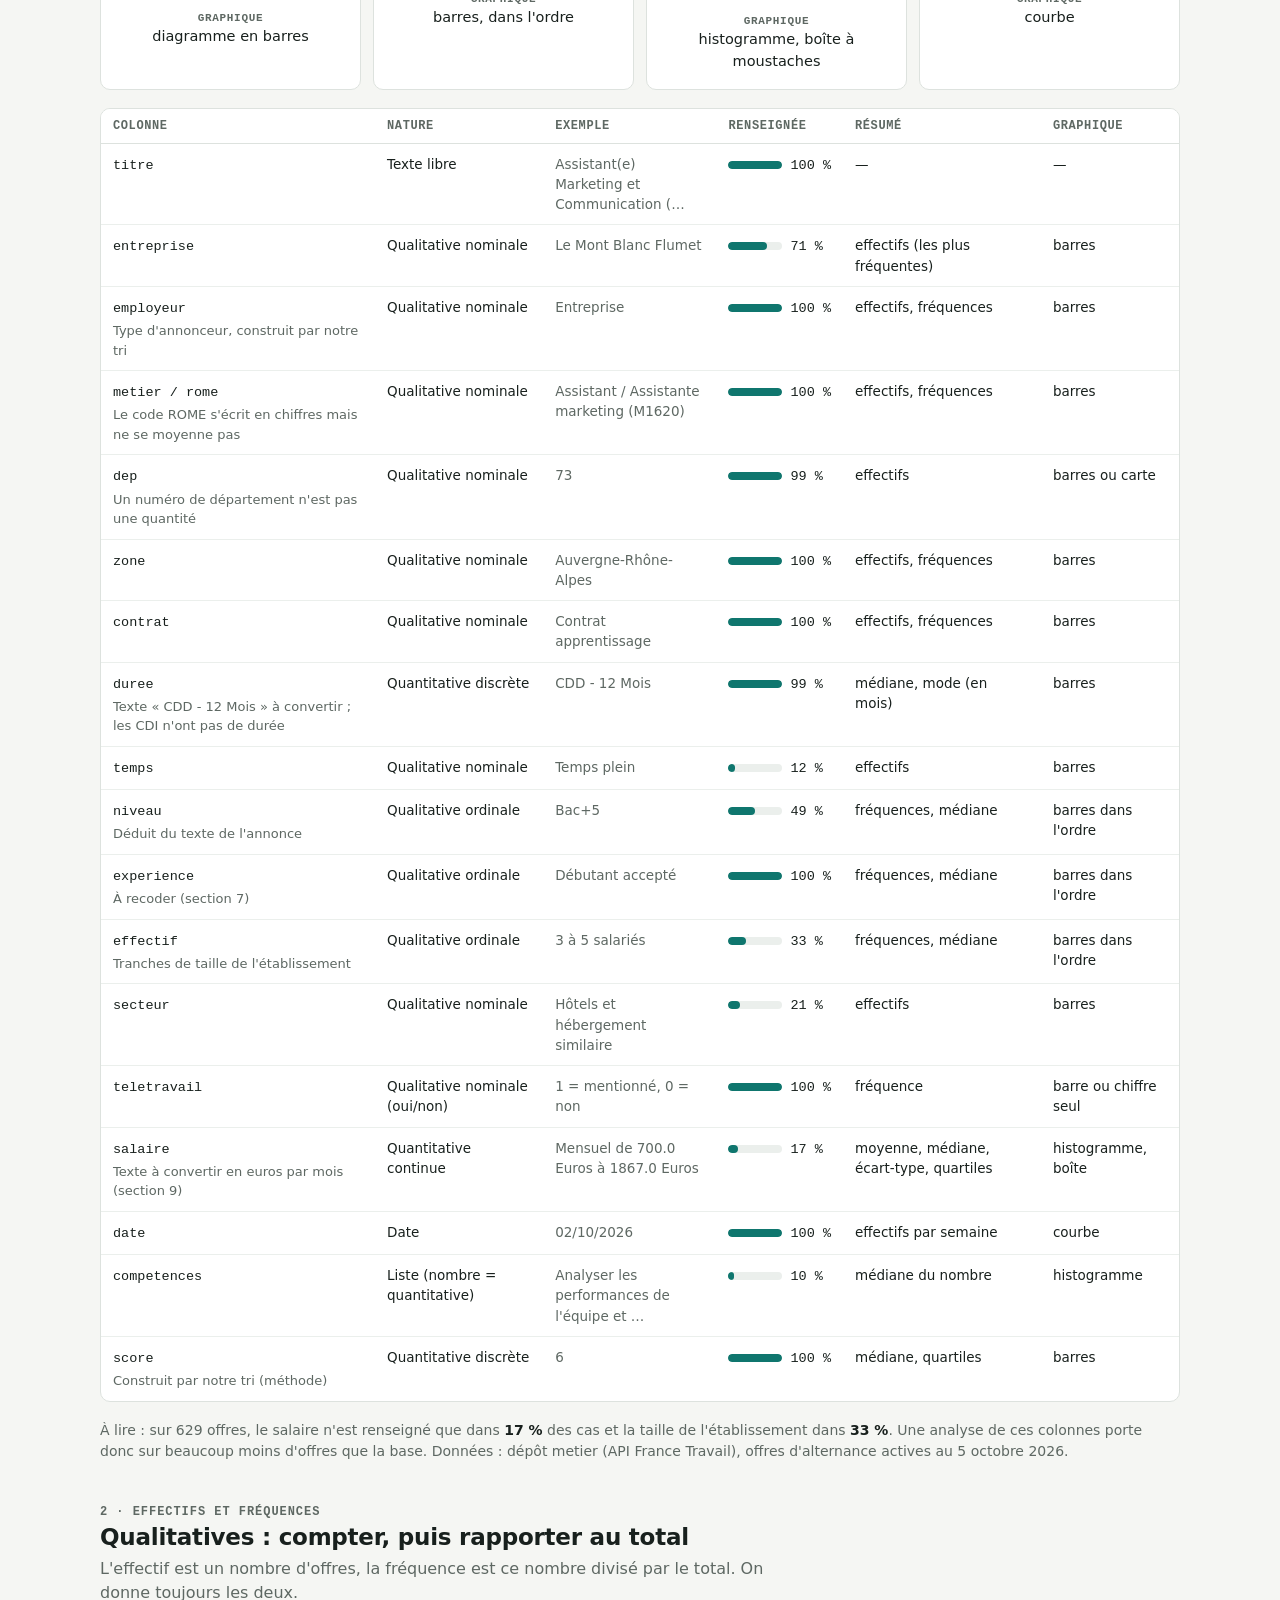
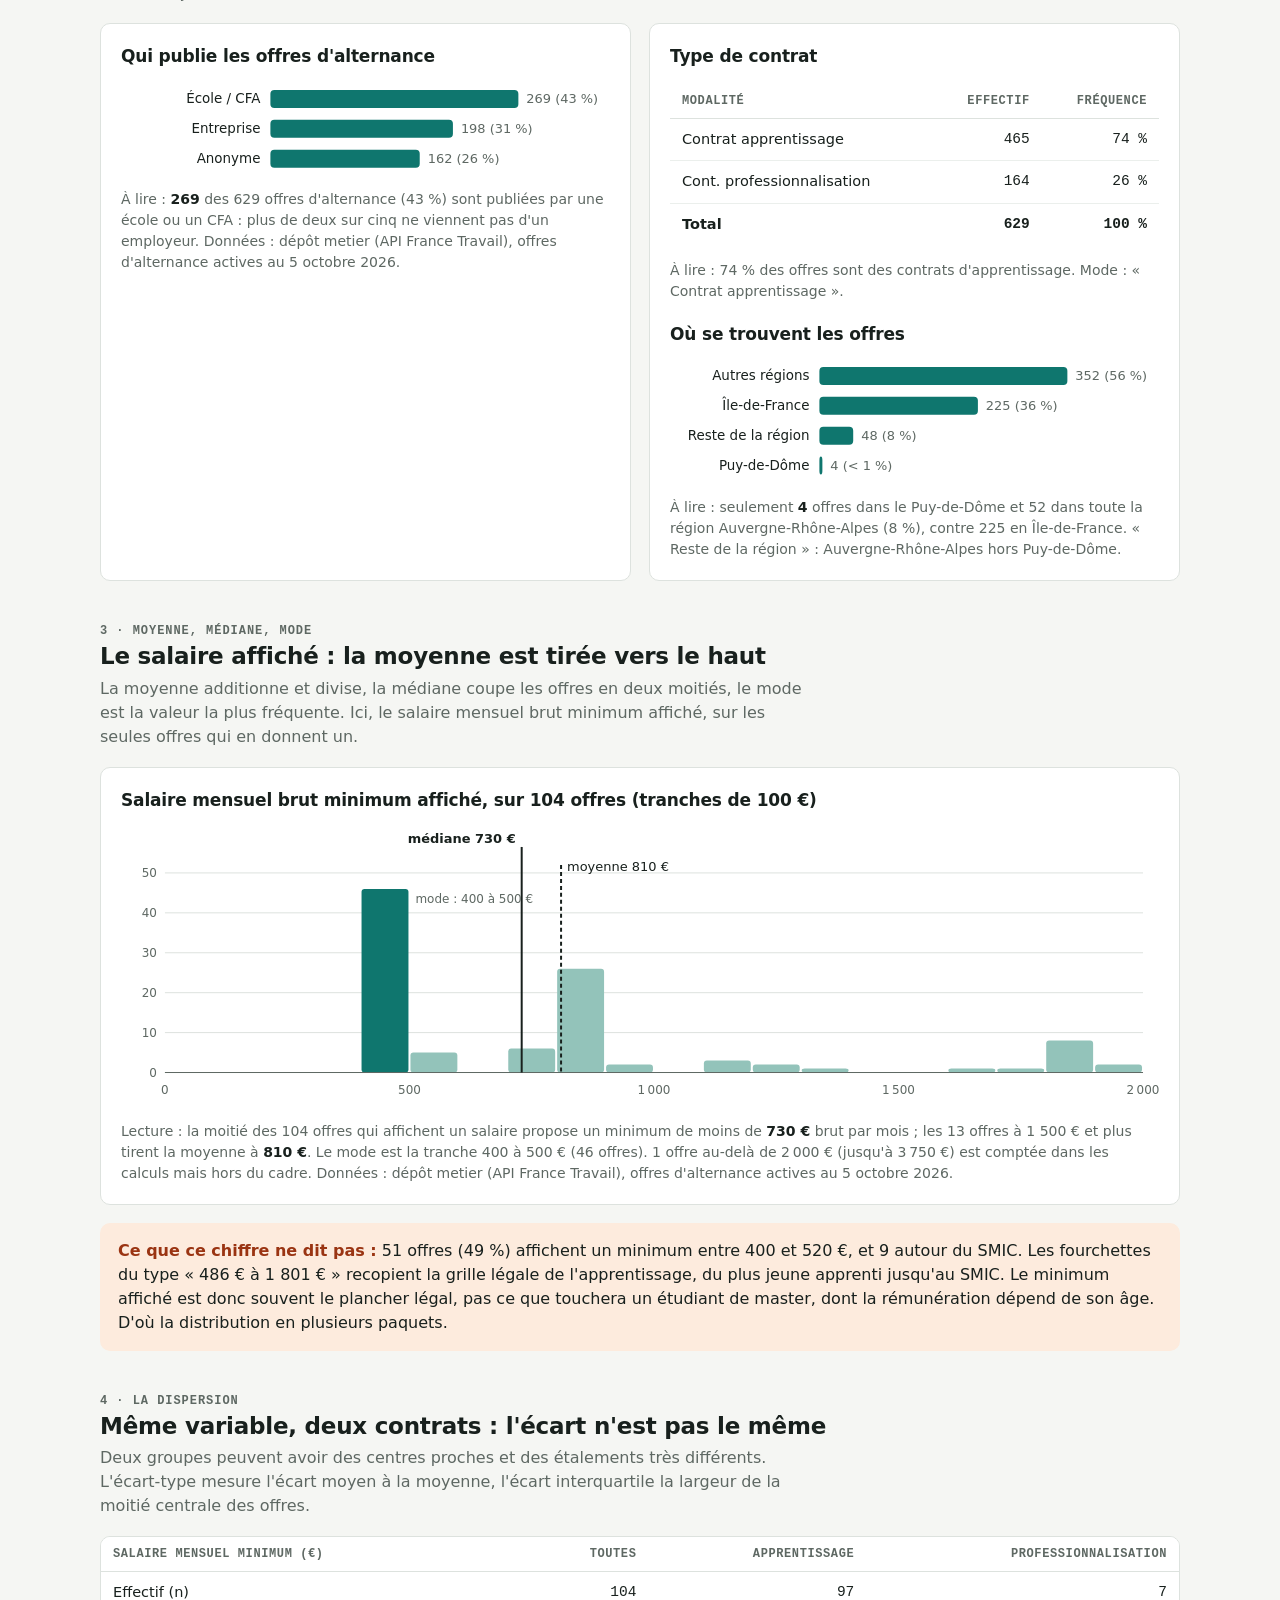
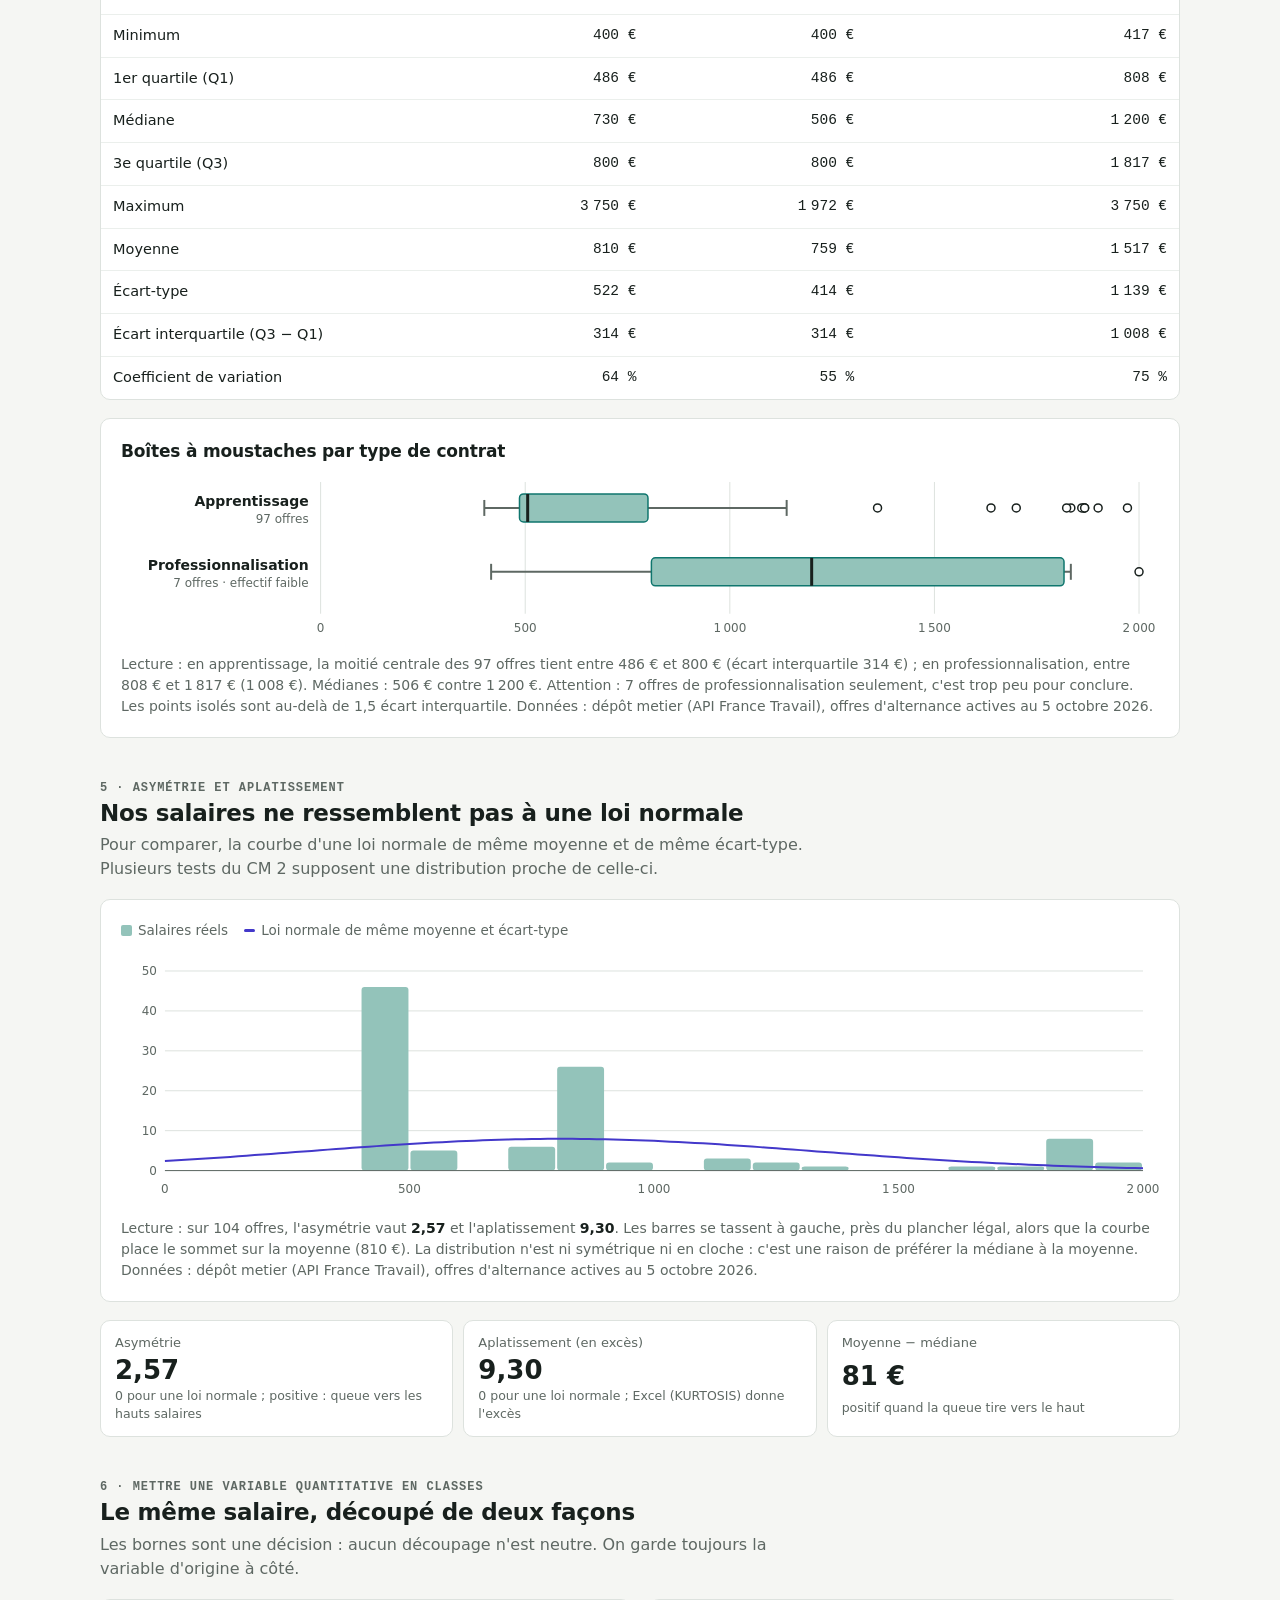
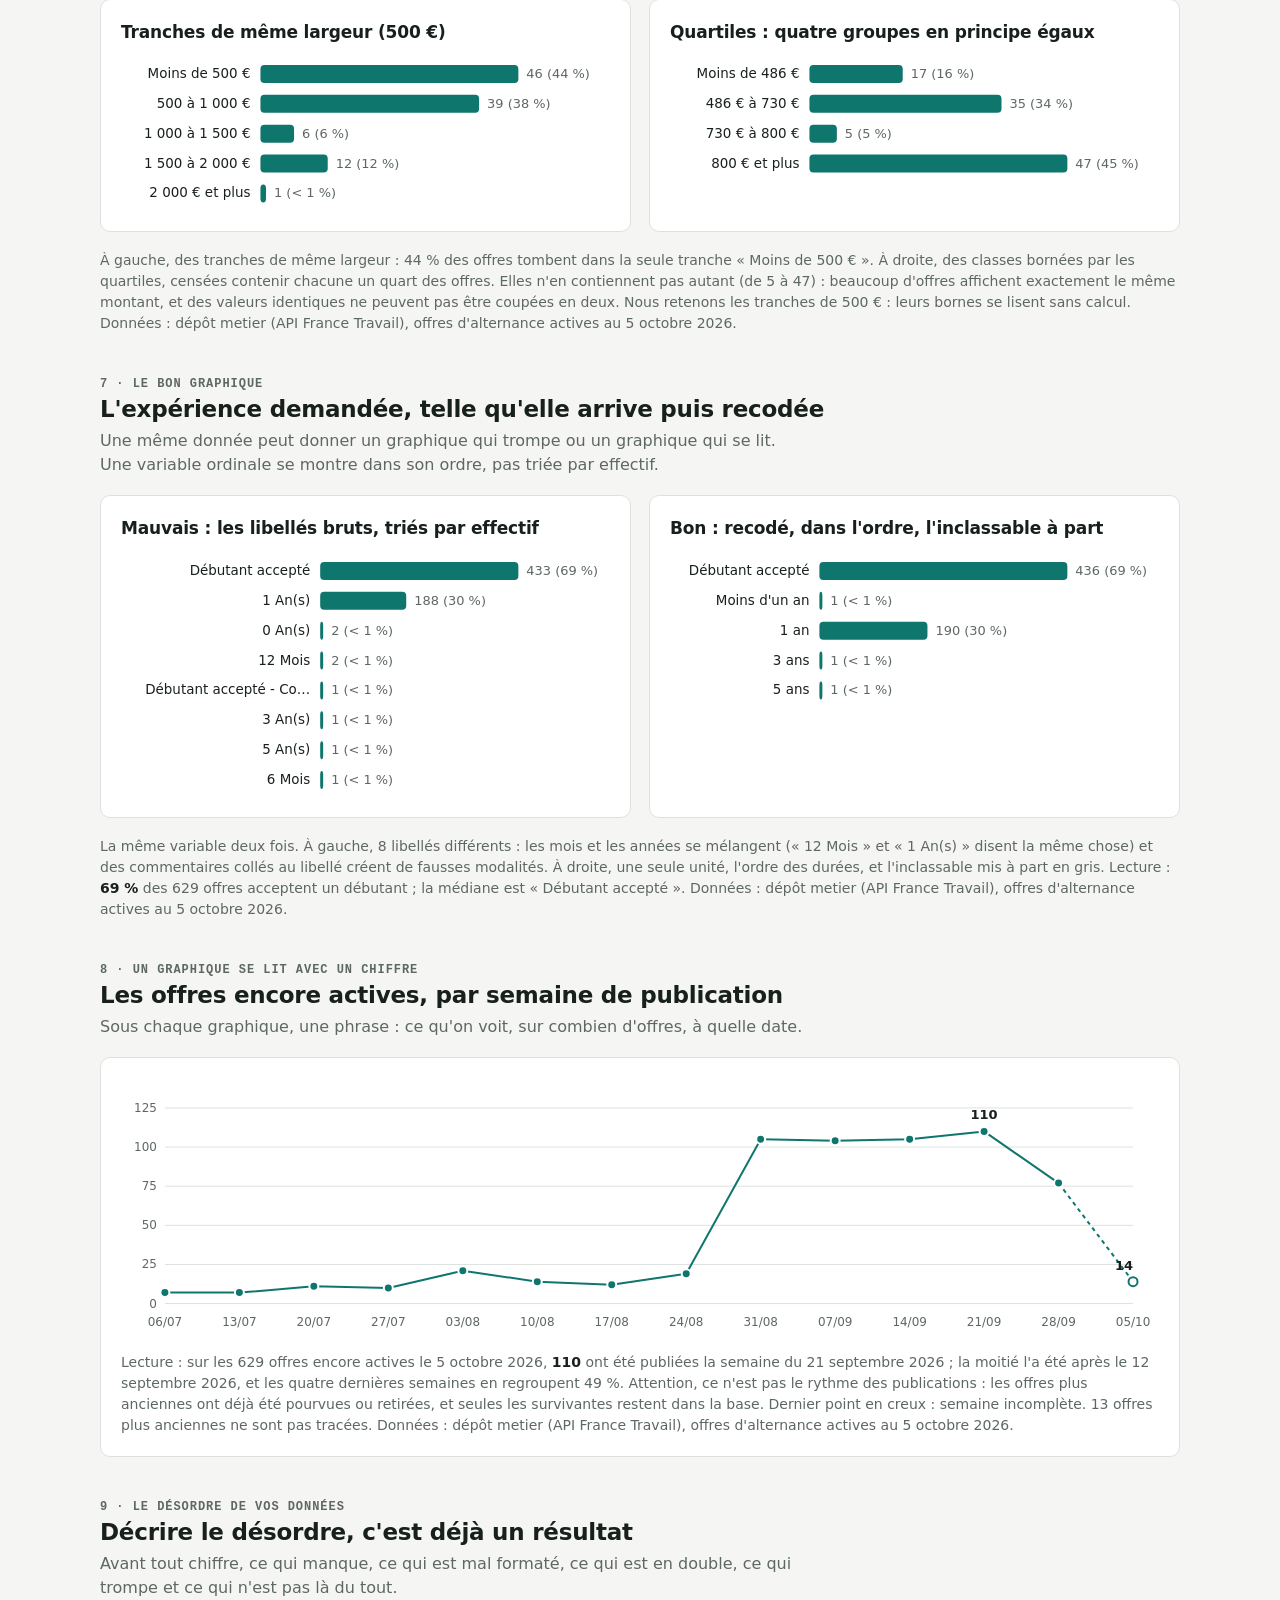
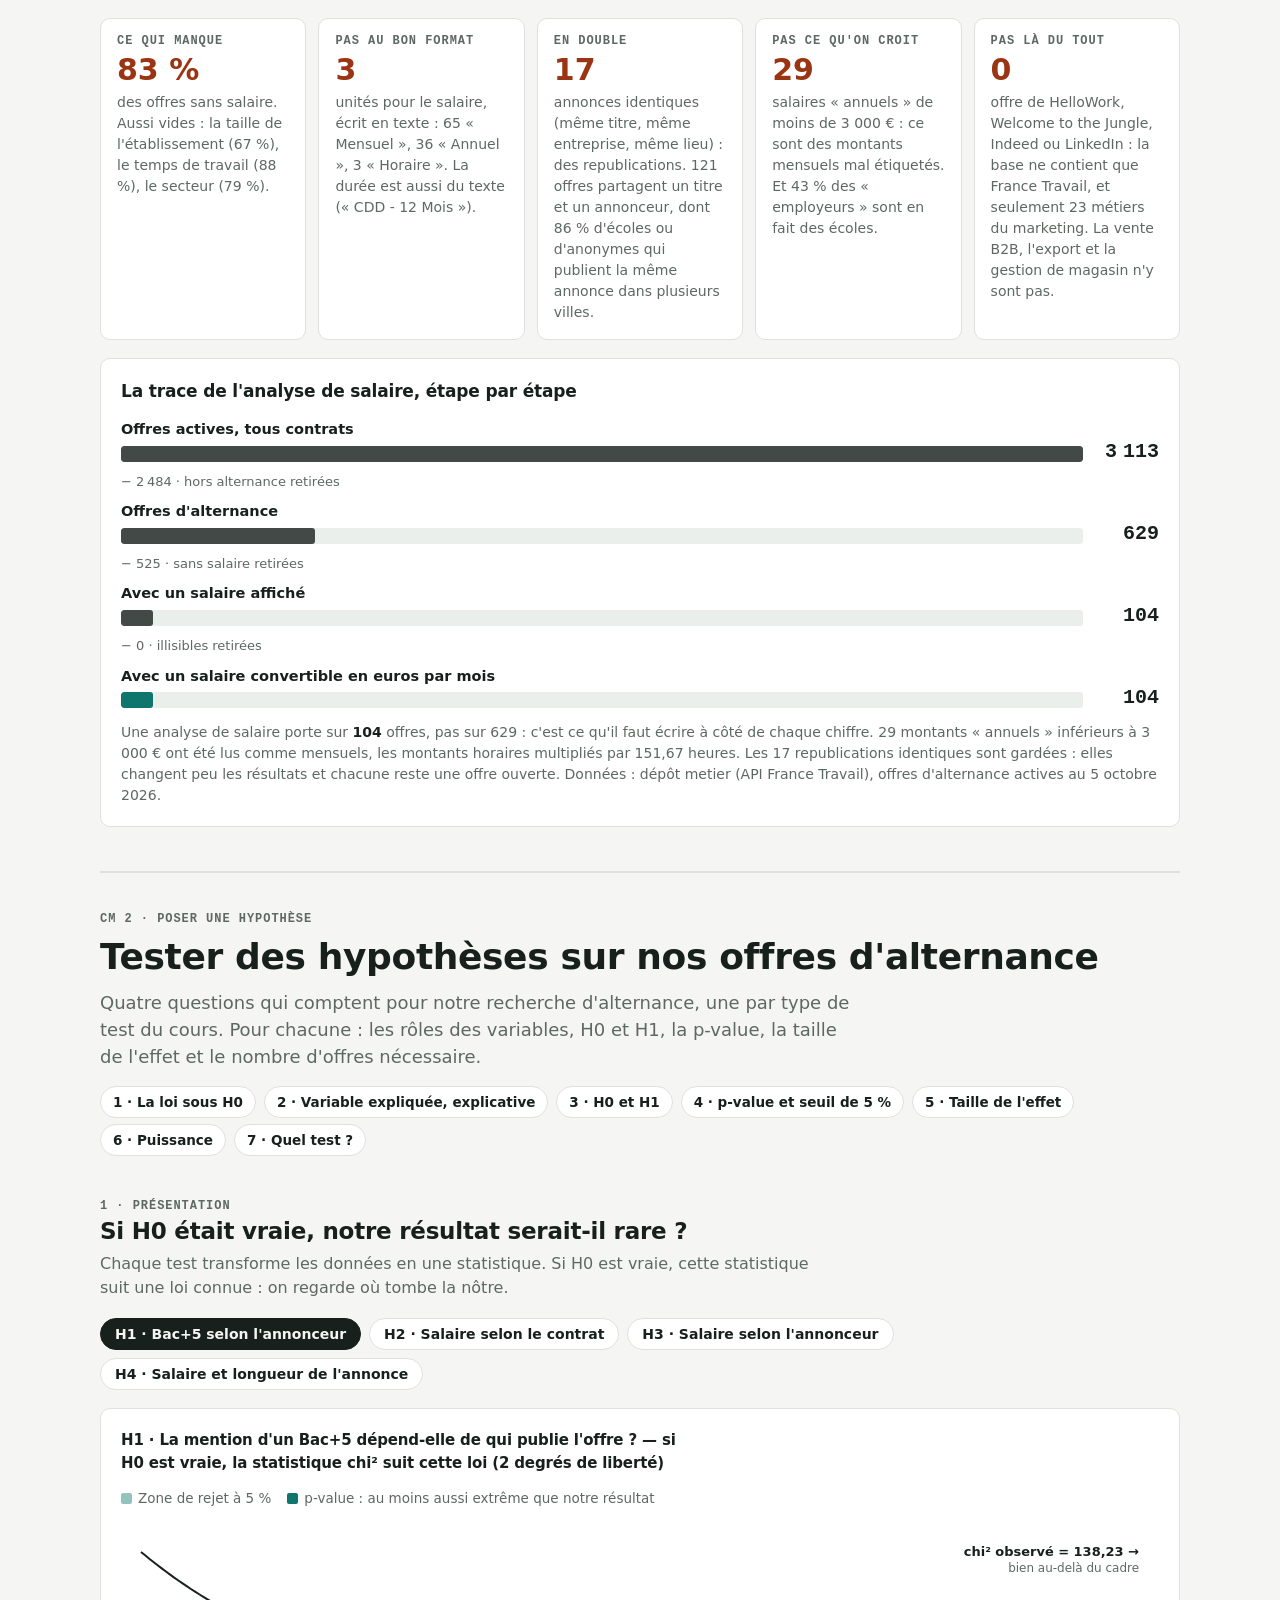
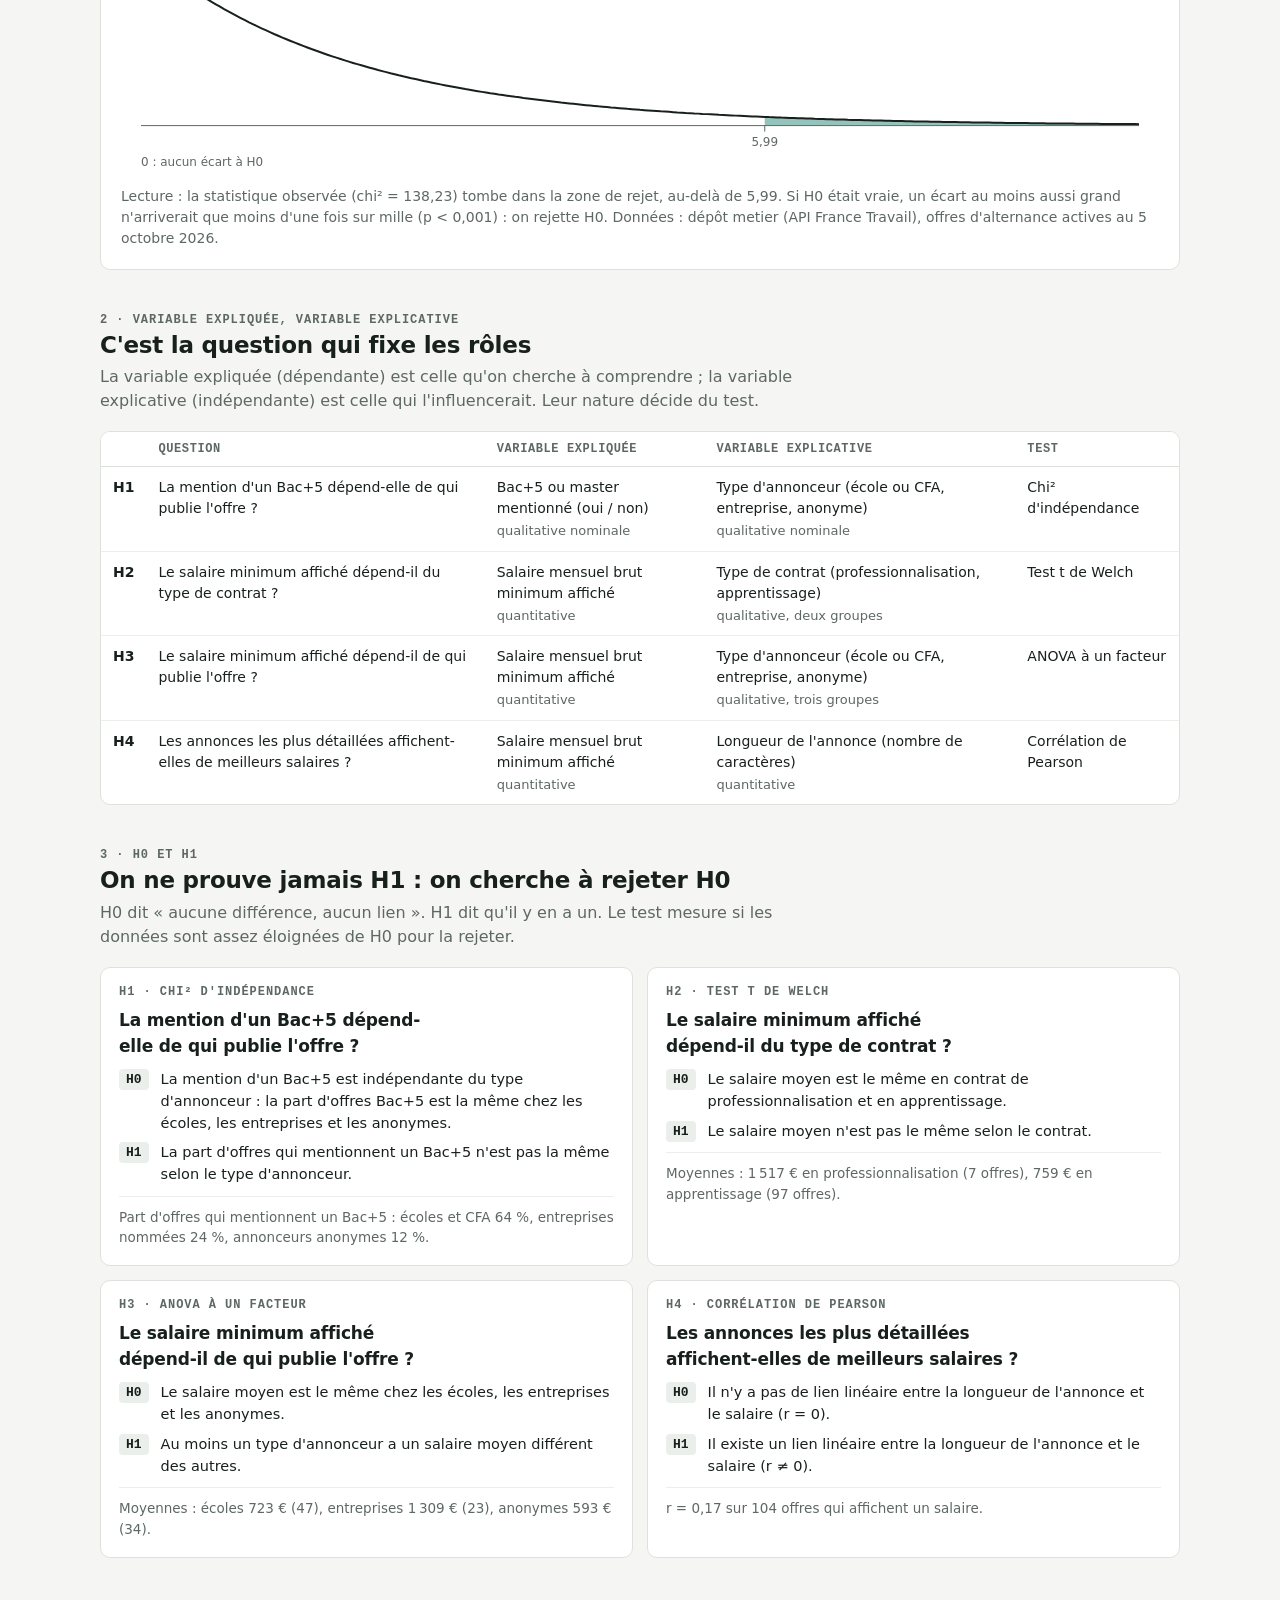
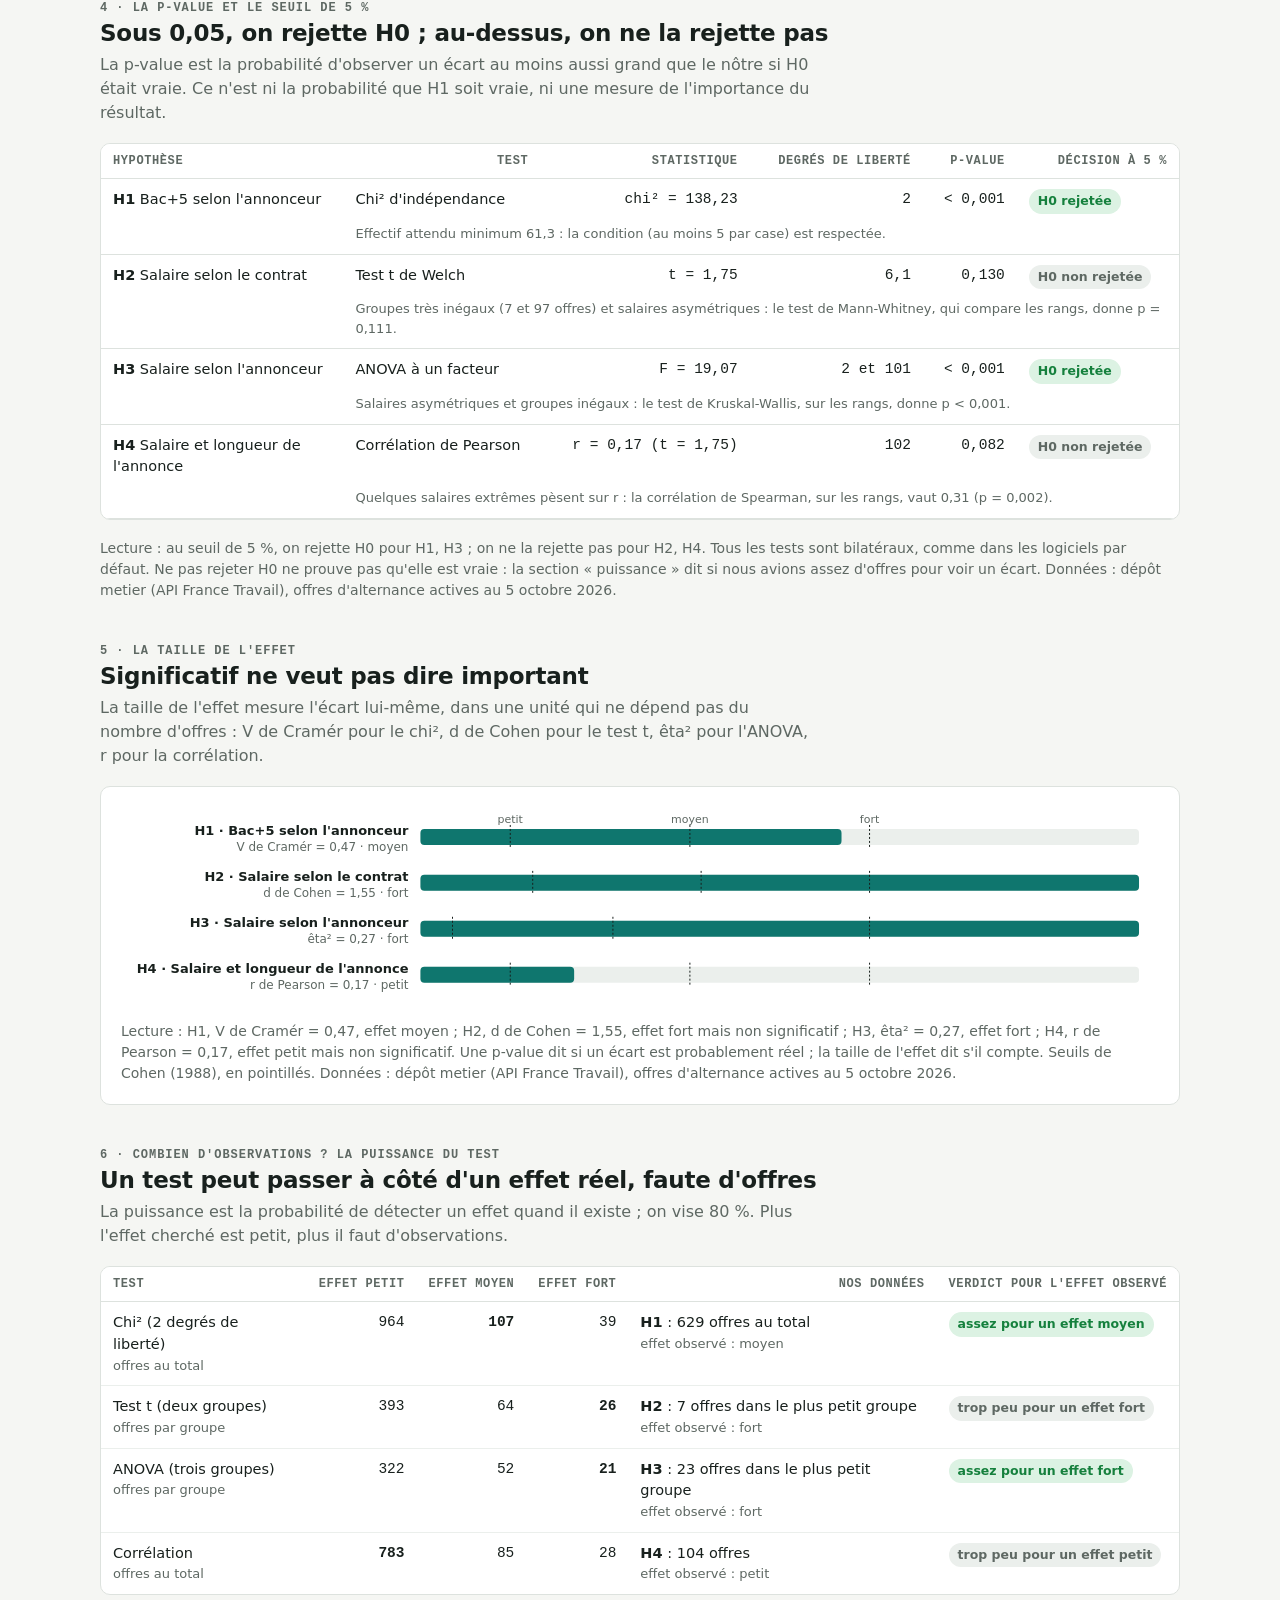
==== commit 9e6b0c29: "Section Nos canaux et bouton Welcome to the Jungle sur la page Offres" ====
--- a/index.html
+++ b/index.html
@@ -4,11 +4,11 @@
 <meta charset="utf-8">
 <meta name="viewport" content="width=device-width, initial-scale=1">
 <title>Alternances IAE · Tableau de bord</title>
-<link rel="stylesheet" href="assets/style.css?v=20261006">
-<script src="data/offres.js?v=20261006"></script>
-<script src="assets/app.js?v=20261006"></script>
-<script src="assets/analyse.js?v=20261006"></script>
-<script src="assets/cm2.js?v=20261006"></script>
+<link rel="stylesheet" href="assets/style.css?v=20261006b">
+<script src="data/offres.js?v=20261006b"></script>
+<script src="assets/app.js?v=20261006b"></script>
+<script src="assets/analyse.js?v=20261006b"></script>
+<script src="assets/cm2.js?v=20261006b"></script>
 </head>
 <body data-page="index">
 <main class="wrap">
@@ -78,6 +78,26 @@
       <p class="caption" id="employeurs-cap"></p>
     </div>
   </section>
+  <section id="canaux">
+    <div class="sechead">
+      <span class="eyebrow">Nos canaux</span>
+      <h2>Deux canaux : l'un analysé, l'autre consulté en lien</h2>
+      <p>Un canal, c'est une source d'offres. Nous n'analysons que des données collectées de façon autorisée ; les autres sites se consultent en direct.</p>
+    </div>
+    <div class="grid2">
+      <div class="panel stack canal">
+        <div class="canal-h"><h3>France Travail</h3><span class="dec oui">Analysé</span></div>
+        <p><b class="num" id="canaux-ft"></b> offres d'alternance au <b id="canaux-date"></b>, issues du dépôt public <a href="https://github.com/vincentfavarin/metier" target="_blank" rel="noopener">vincentfavarin/metier</a>, qui interroge chaque jour l'API officielle de France Travail. Ce sont elles qui alimentent le tableau de bord, l'analyse du TD 1 et les tests du CM 2.</p>
+      </div>
+      <div class="panel stack canal">
+        <div class="canal-h"><h3>Welcome to the Jungle</h3><span class="dec non">Consulté en lien</span></div>
+        <p>Cliquez sur une recherche : elle est copiée et Welcome to the Jungle s'ouvre dans un nouvel onglet, il suffit de la coller. Le site ne lit pas la recherche dans le lien et demande un compte gratuit pour afficher la liste des offres.</p>
+        <div class="canal-ps" id="canaux-wttj"></div>
+      </div>
+    </div>
+    <div class="callout"><p><strong>D'où vient ce canal :</strong> l'idée d'ajouter Welcome to the Jungle vient du dépôt public d'un autre groupe, <a href="https://github.com/loicsabatini/metier" target="_blank" rel="noopener">loicsabatini/metier</a> (script <code>extraire_wttj.py</code>). Nous reprenons le canal mais pas ses fichiers : le script lit le flux d'articles du site, pas ses offres, et complète par des offres générées au hasard quand ce flux ne répond pas. Les conditions d'utilisation de Welcome to the Jungle interdisent aussi la collecte automatique de ses offres, comme le rappelle le dépôt du cours. Ce canal reste donc hors de nos statistiques.</p></div>
+  </section>
+
   <section id="analyse" class="partie">
     <span class="eyebrow">TD 1 · Décrire et montrer</span>
     <h2 class="big-h">Analyse univariée : les offres d'alternance, une variable à la fois</h2>
--- a/assets/style.css
+++ b/assets/style.css
@@ -235,3 +235,13 @@
 .dec.oui{background:var(--okbg); color:var(--ok)}
 .dec.non{background:var(--soft); color:var(--muted)}
 table.puis td.vise{font-weight:700; color:var(--ink)}
+
+/* Canaux */
+#canaux{scroll-margin-top:80px}
+.canal-h{display:flex; justify-content:space-between; align-items:center; gap:10px; flex-wrap:wrap}
+.canal p{font-size:14.5px}
+.canal-ps{display:grid; gap:12px}
+.canal-p{display:grid; gap:6px; justify-items:start}
+.canal-p .chip{font-size:13px; padding:5px 11px}
+.prof .go.wttj{font-size:13.5px; color:var(--muted)}
+.prof .go.wttj:hover{color:var(--ink)}
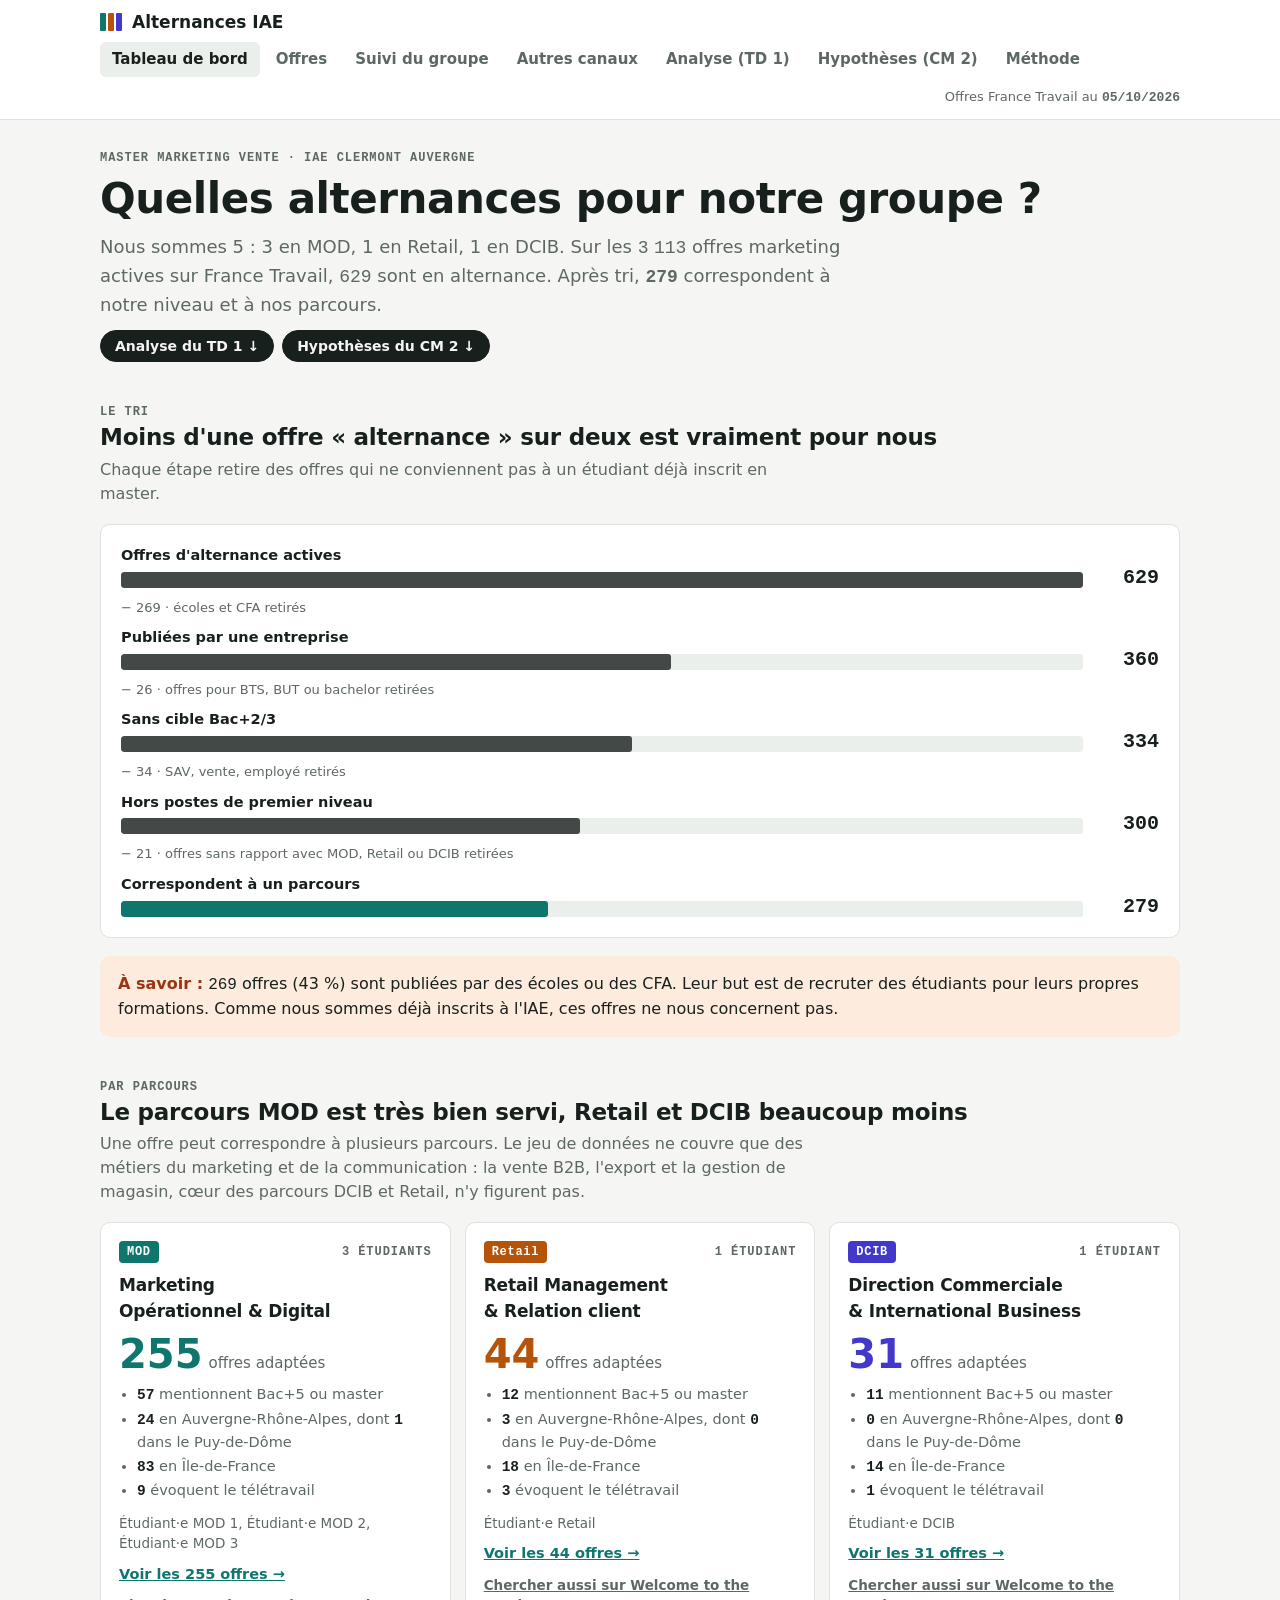
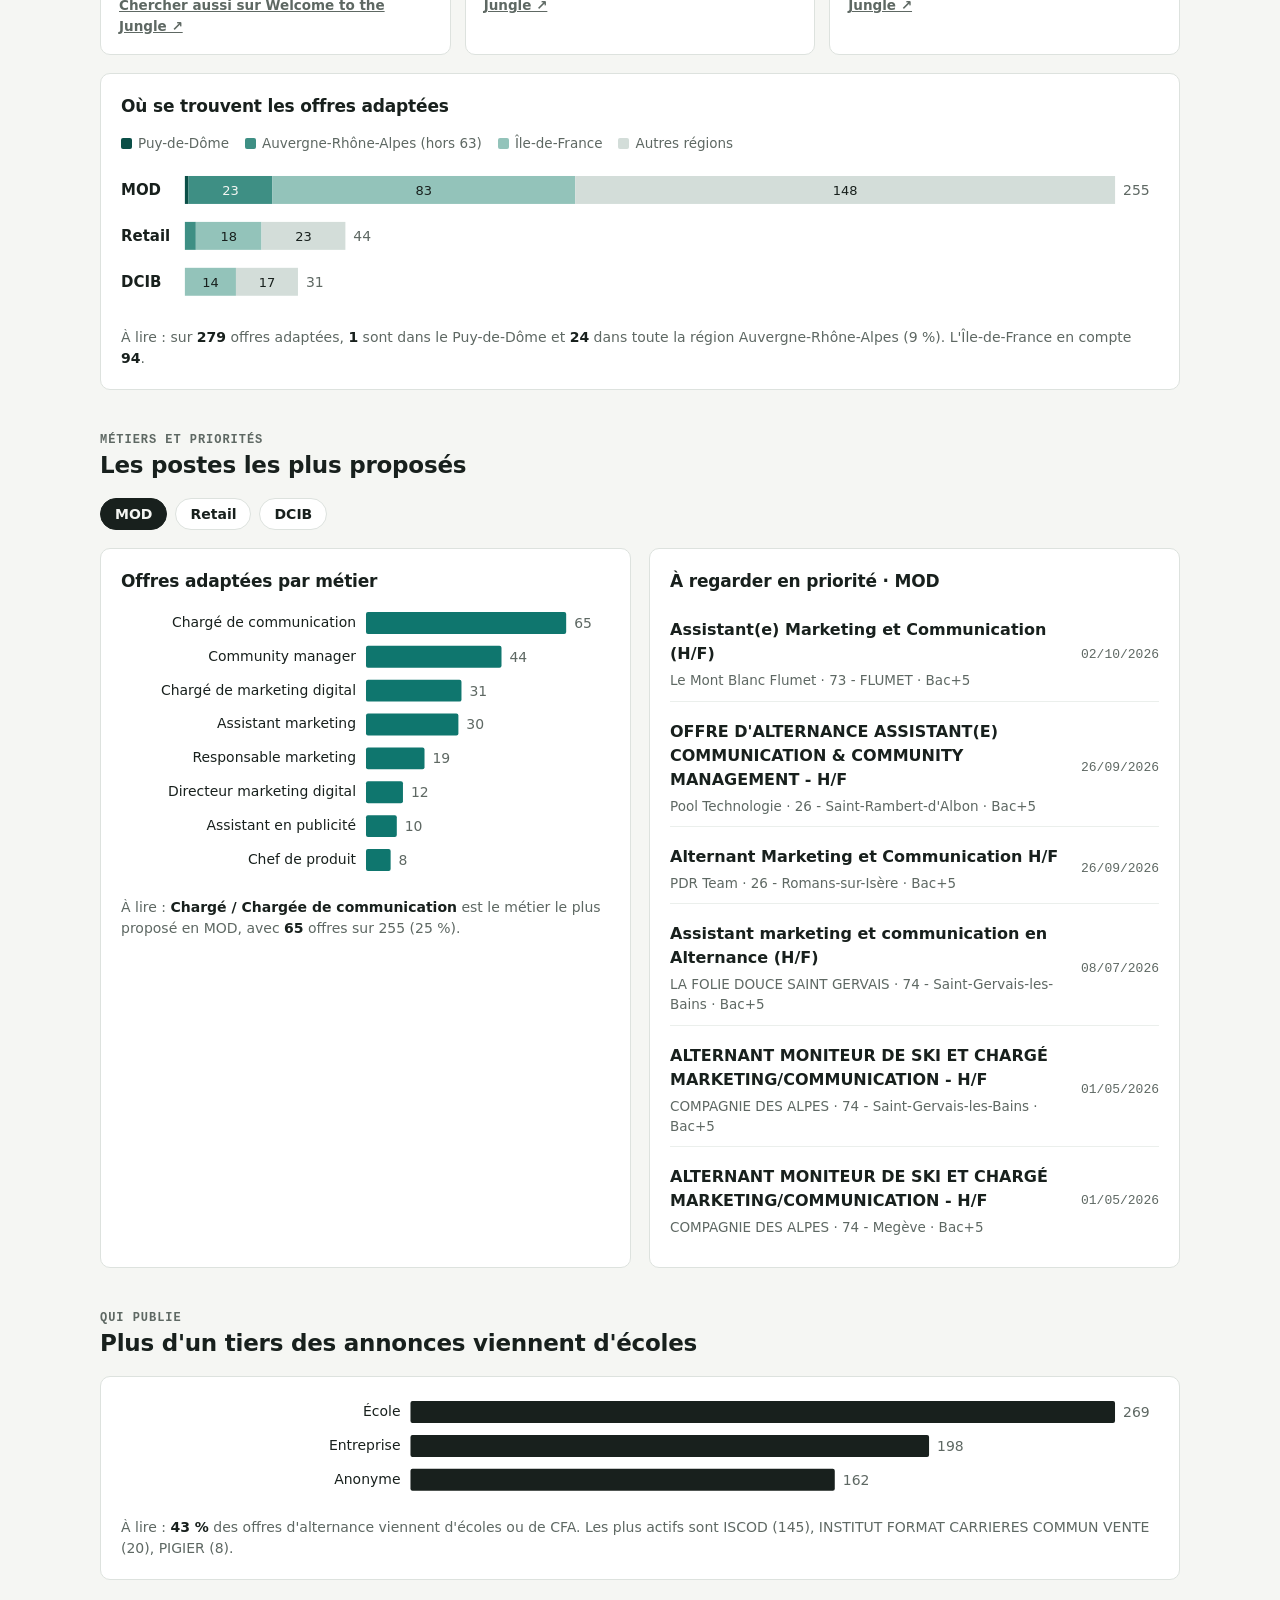
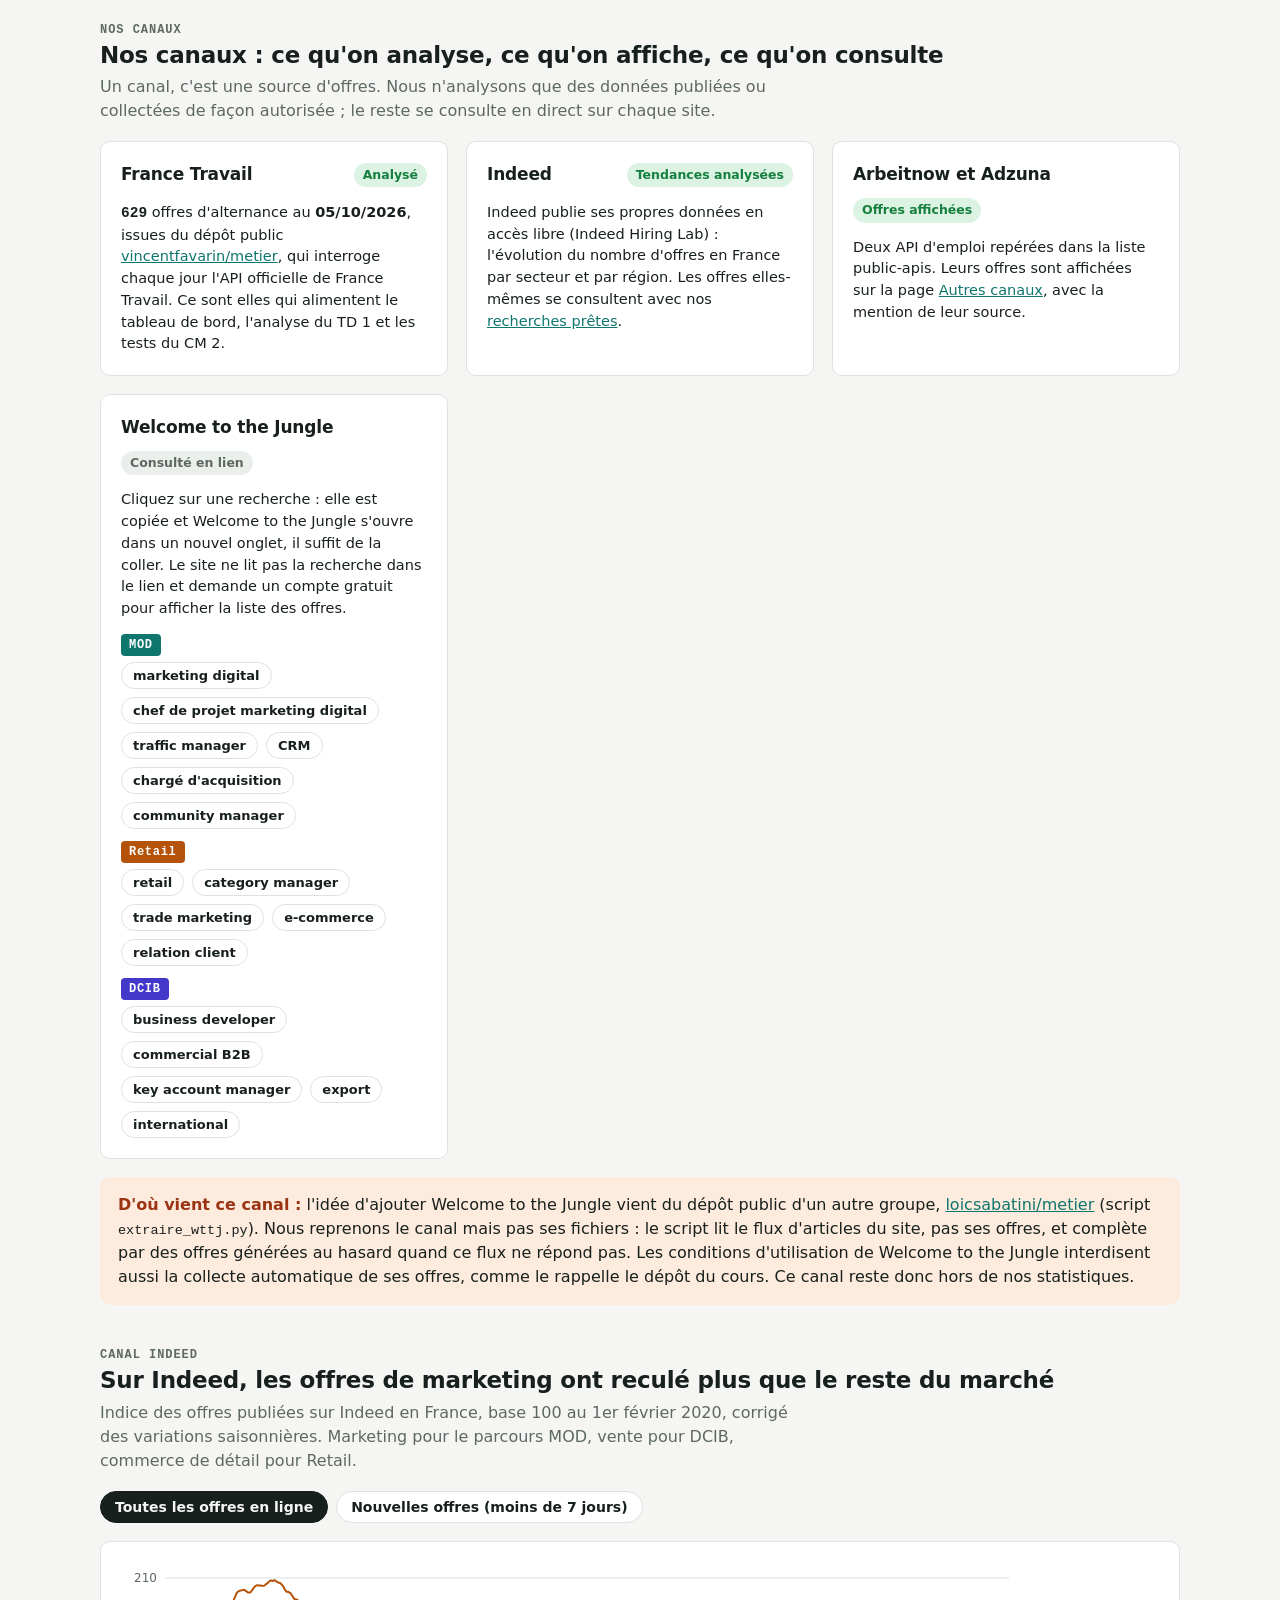
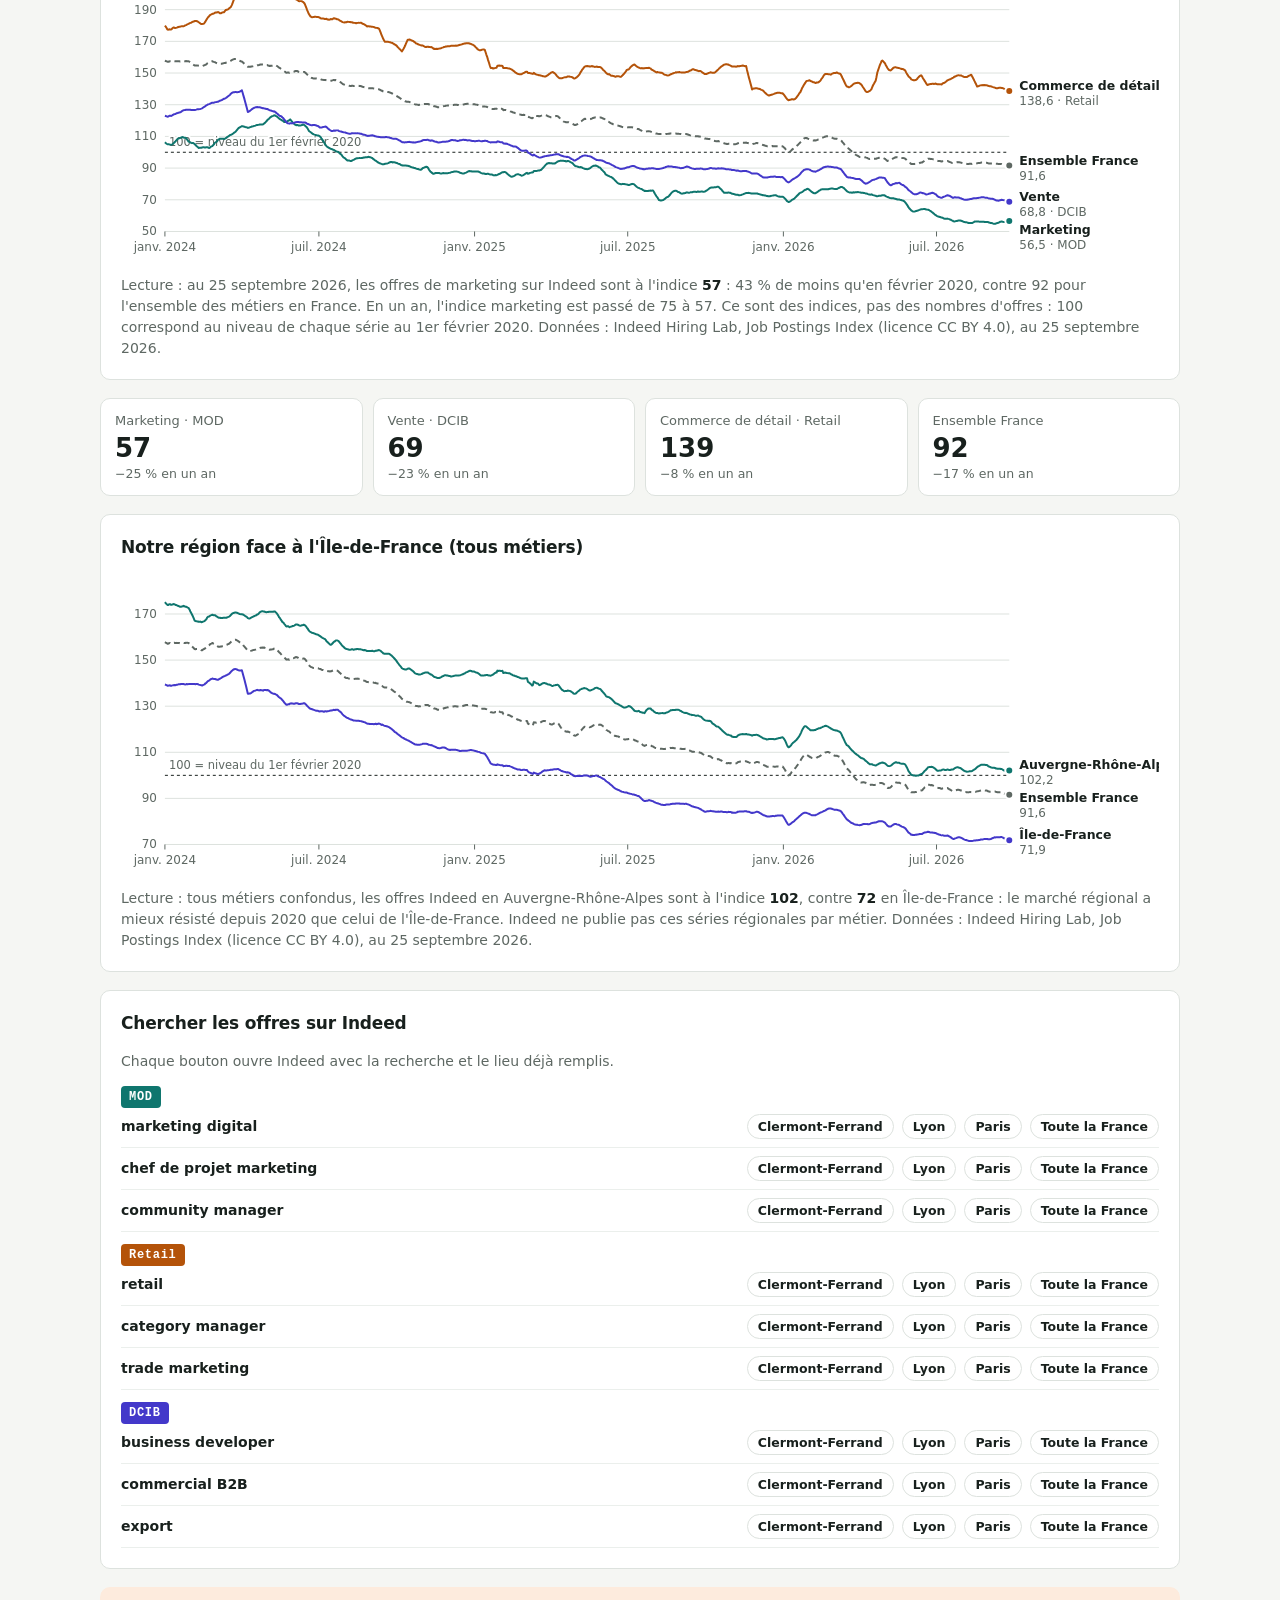
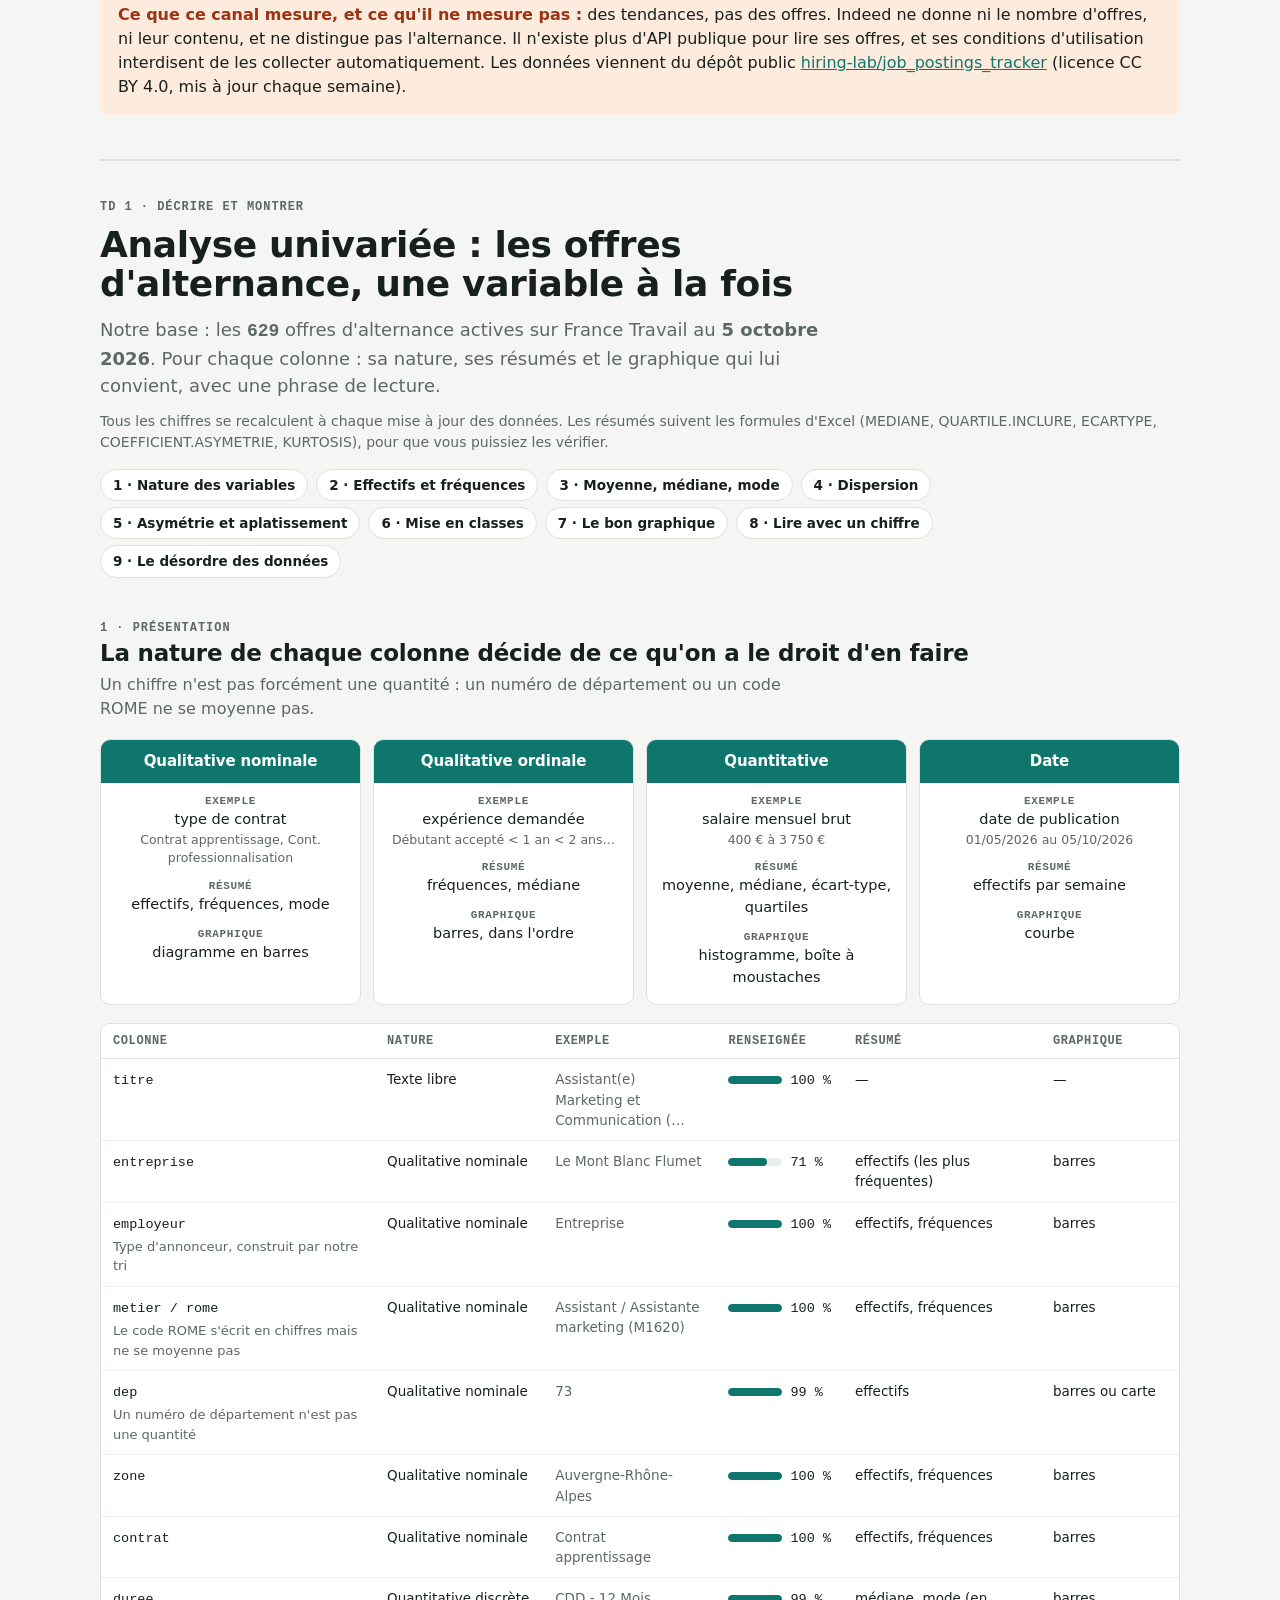
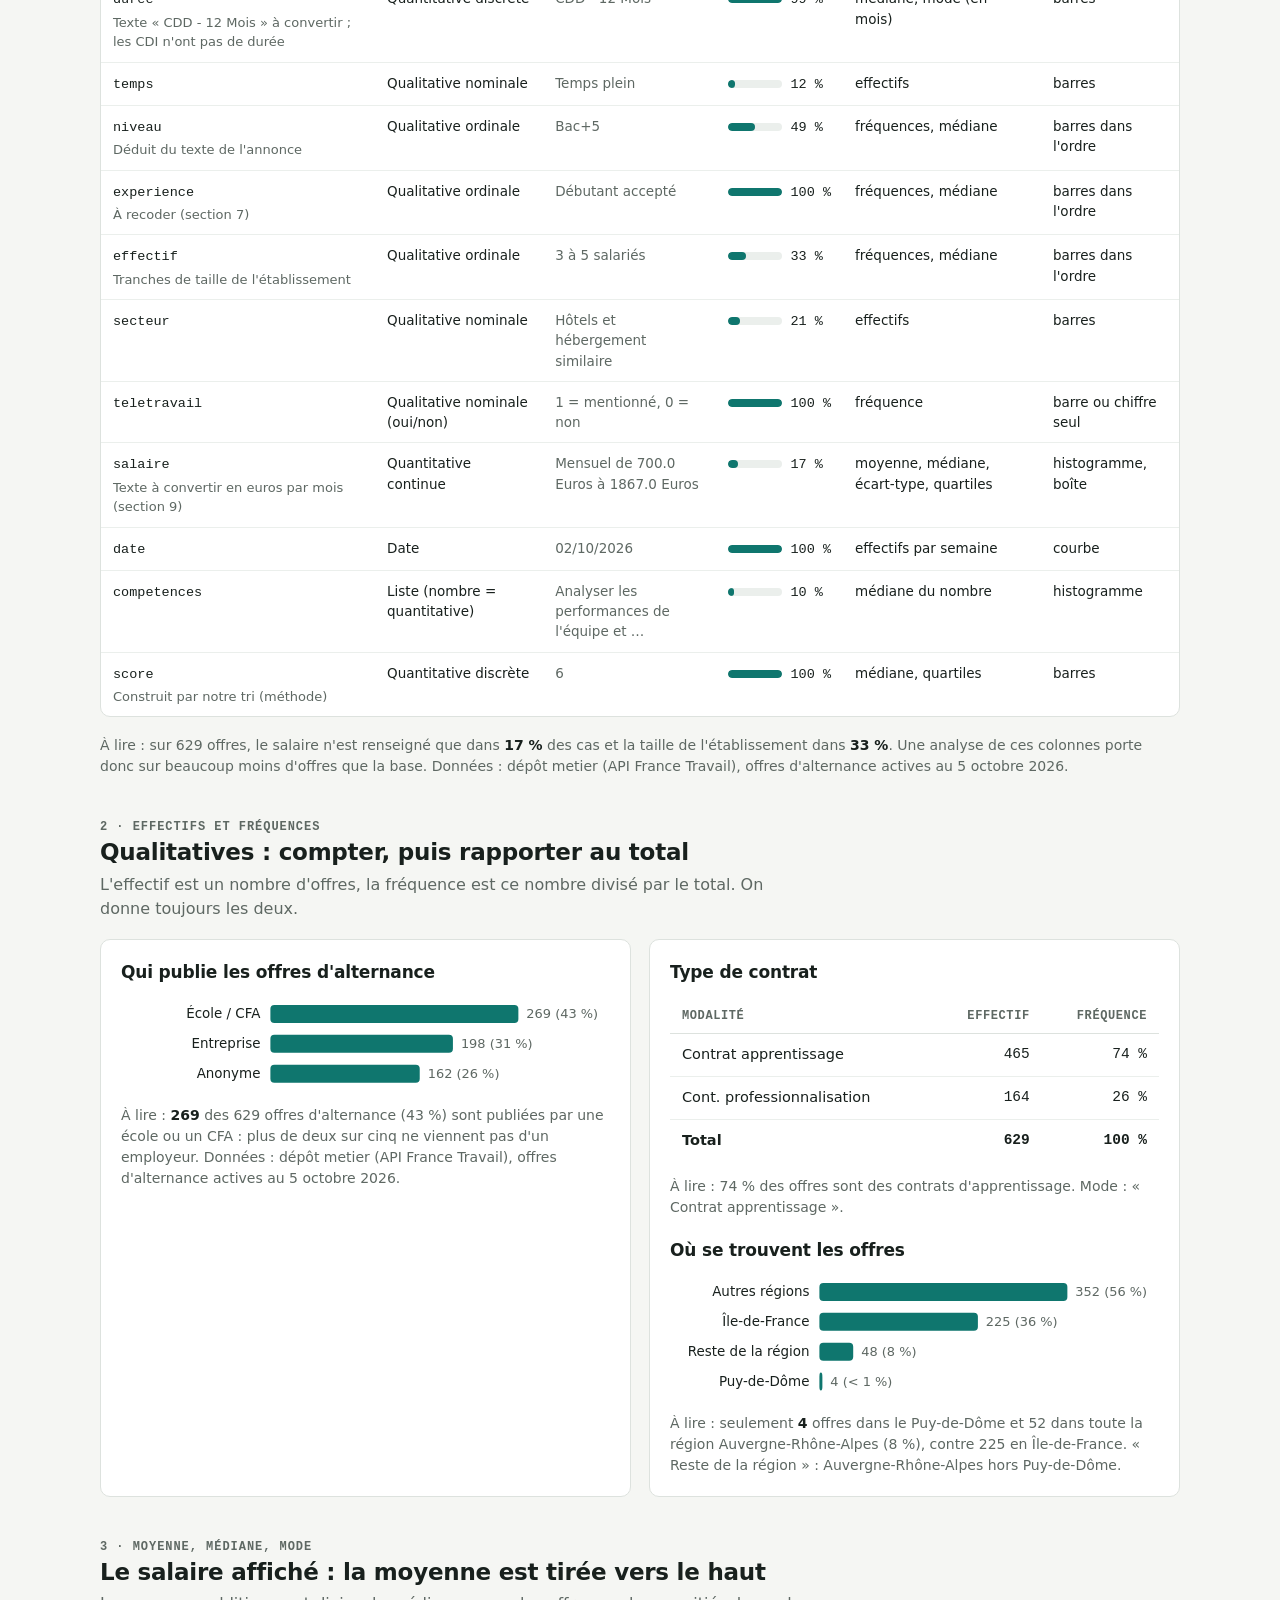
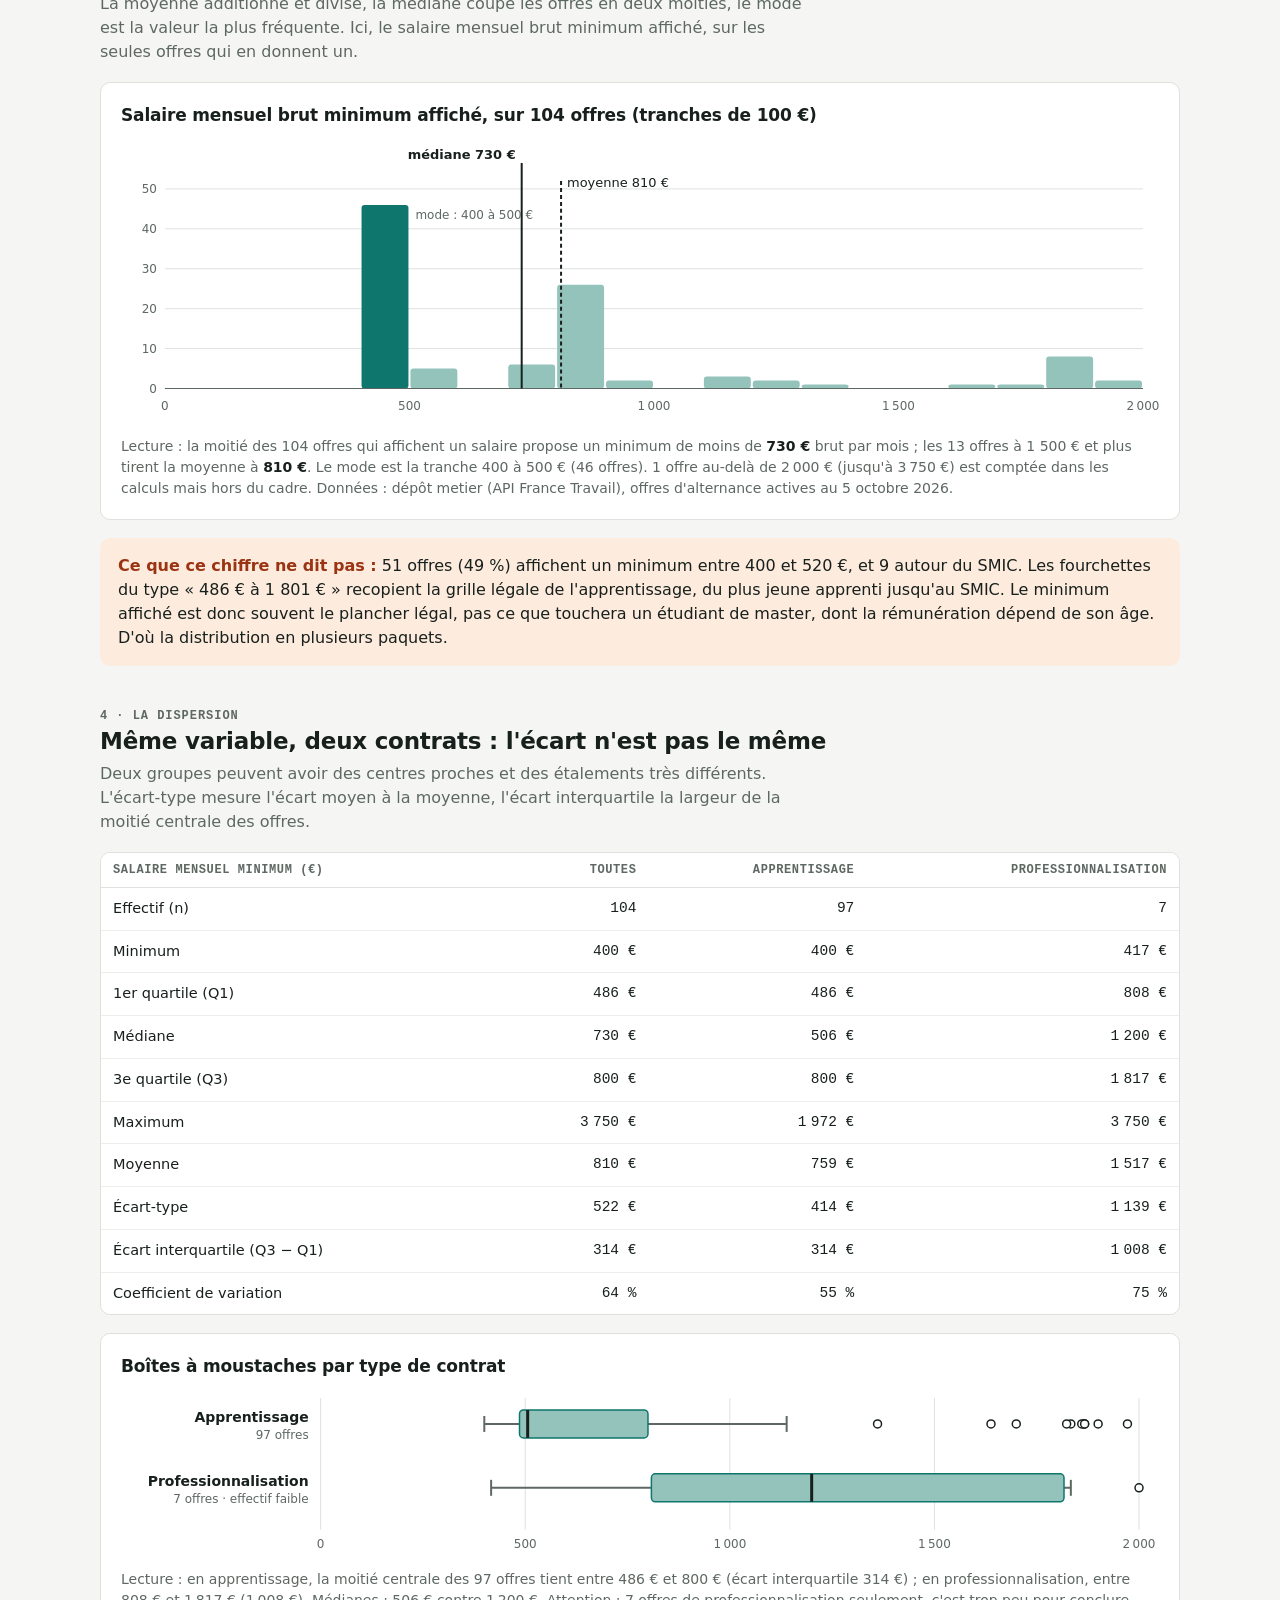
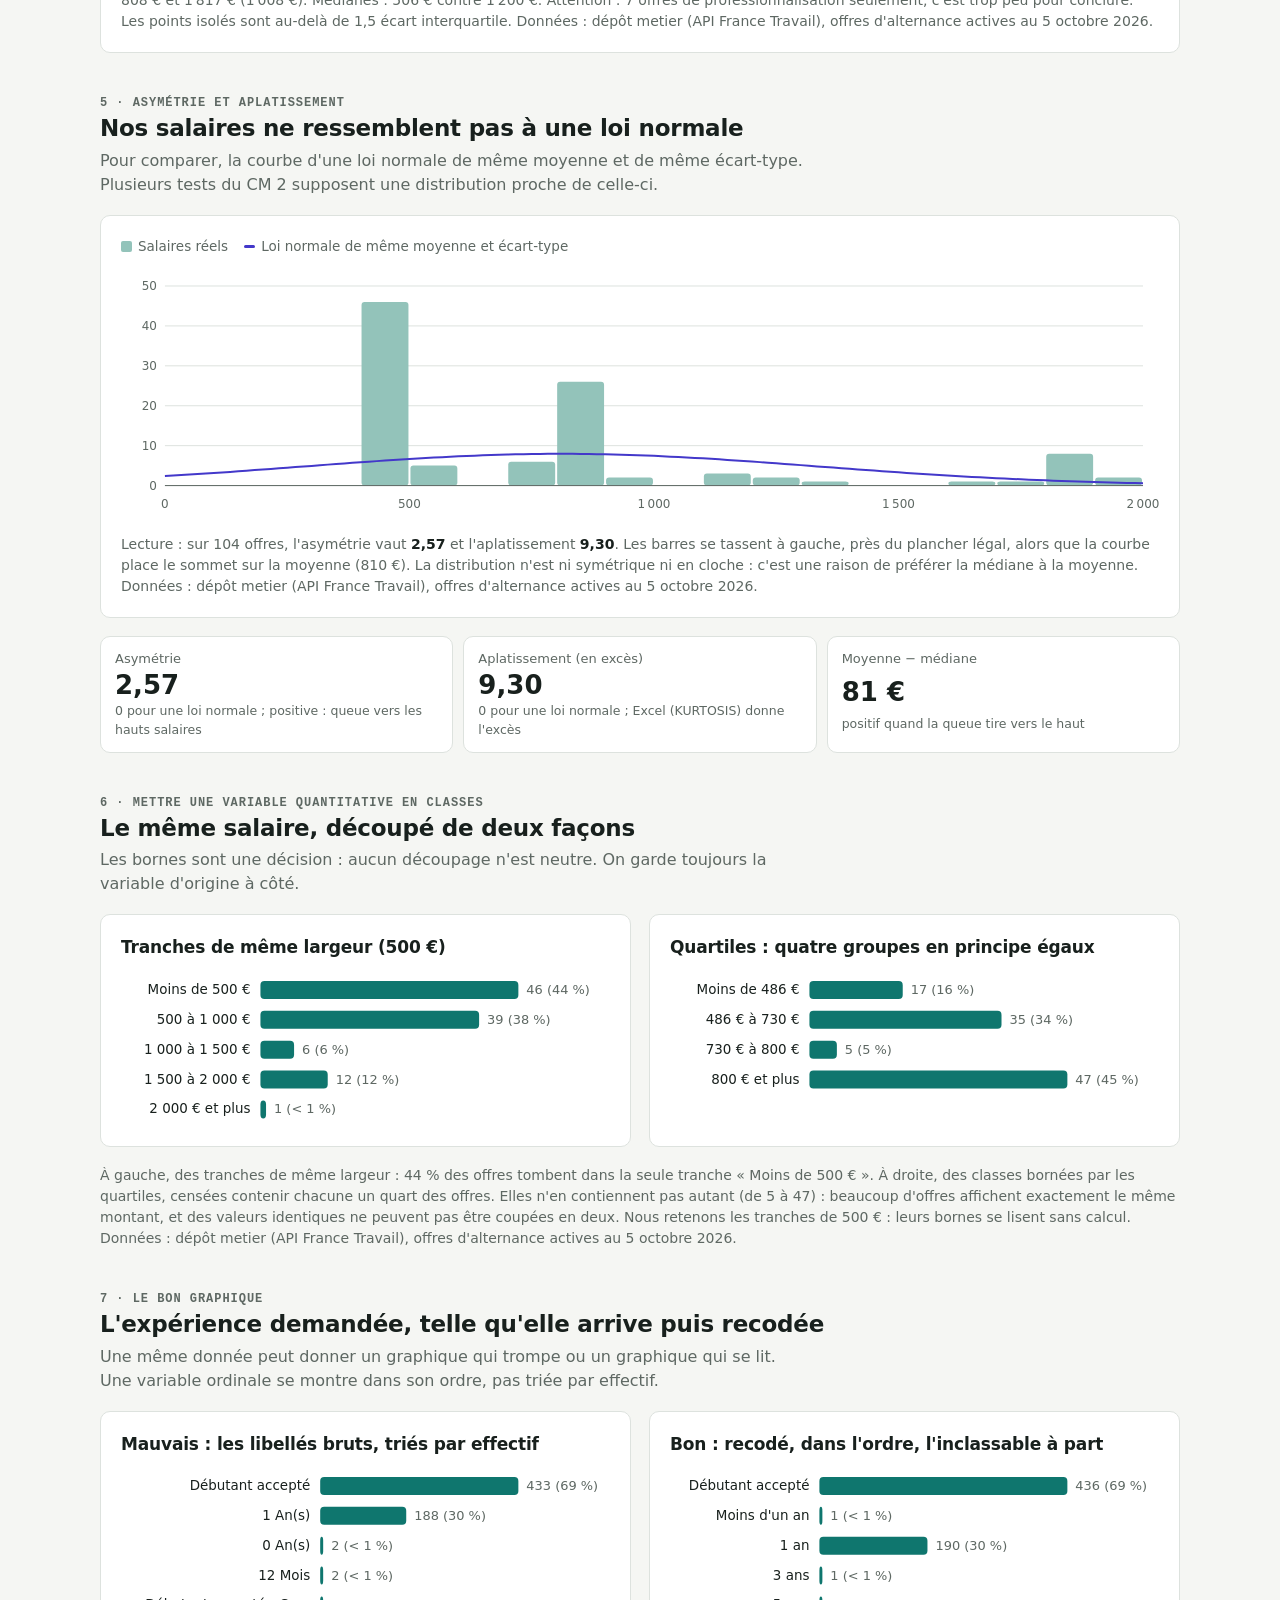
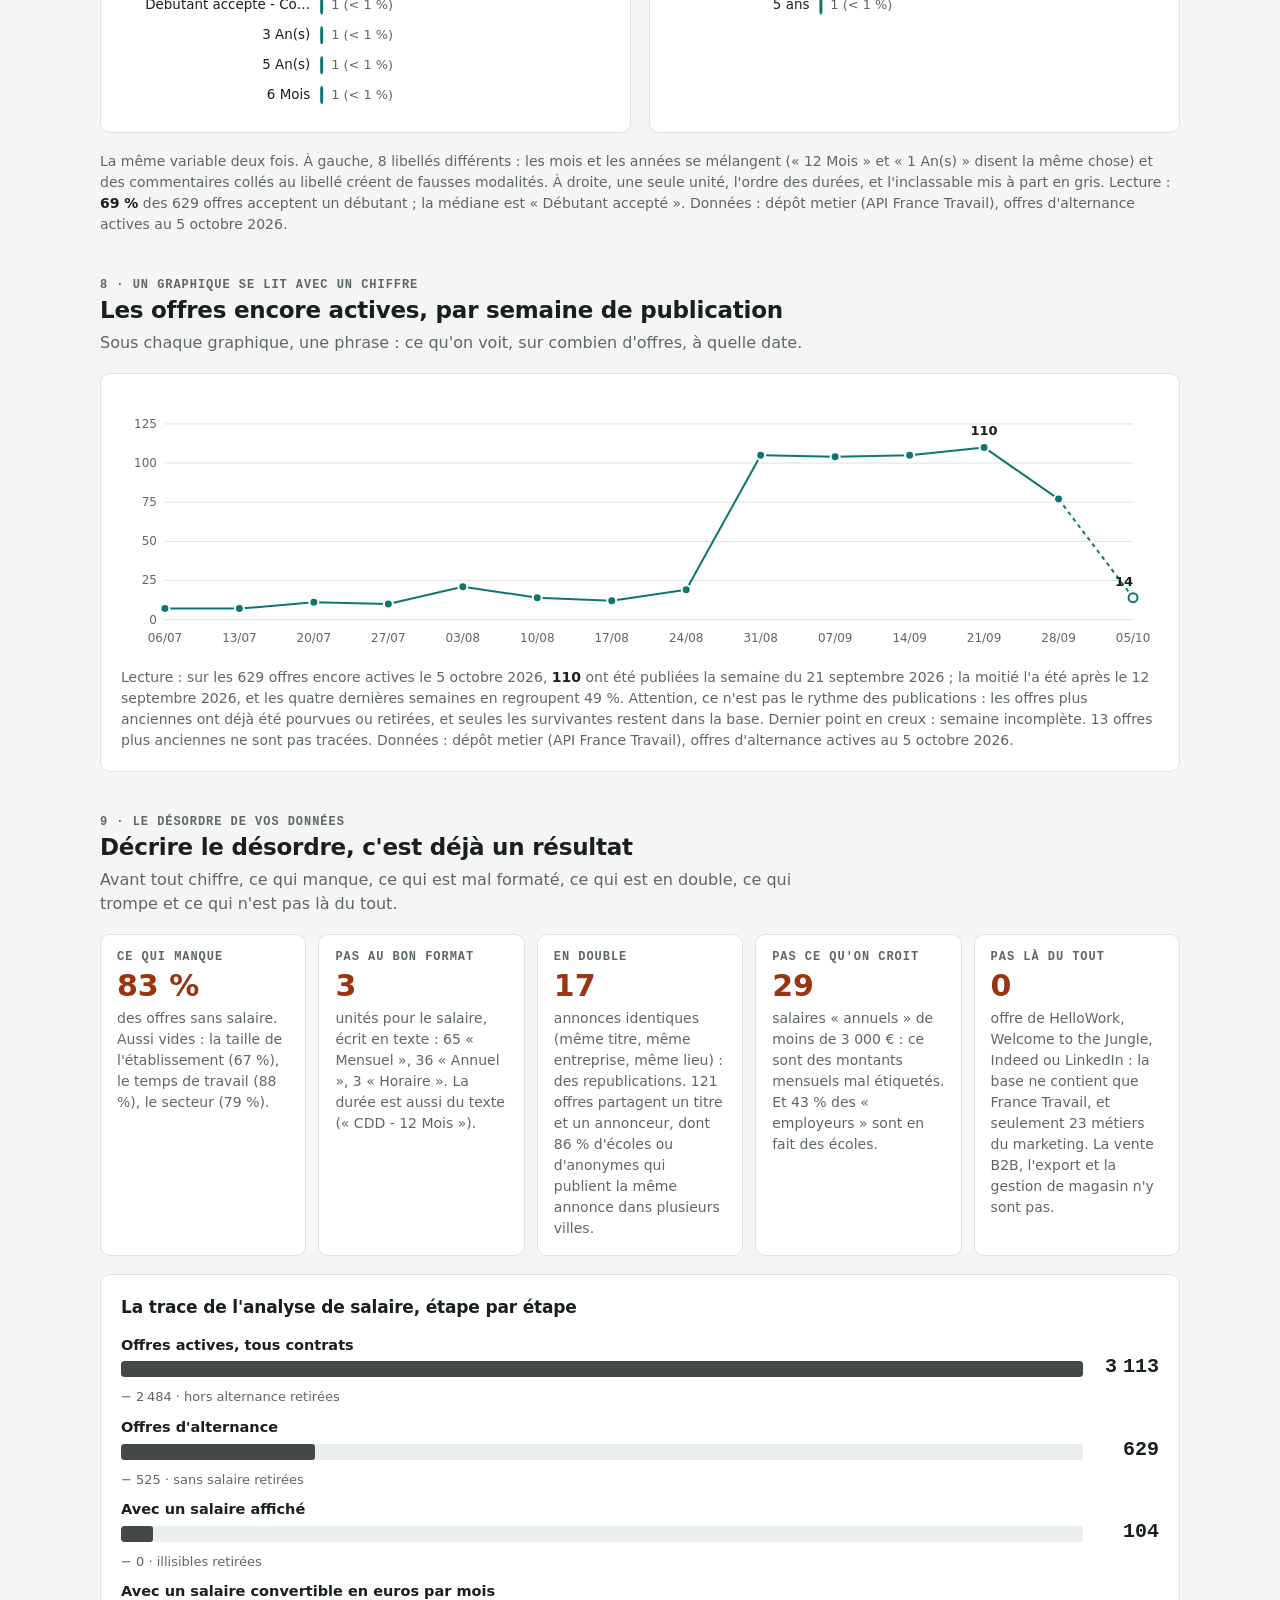
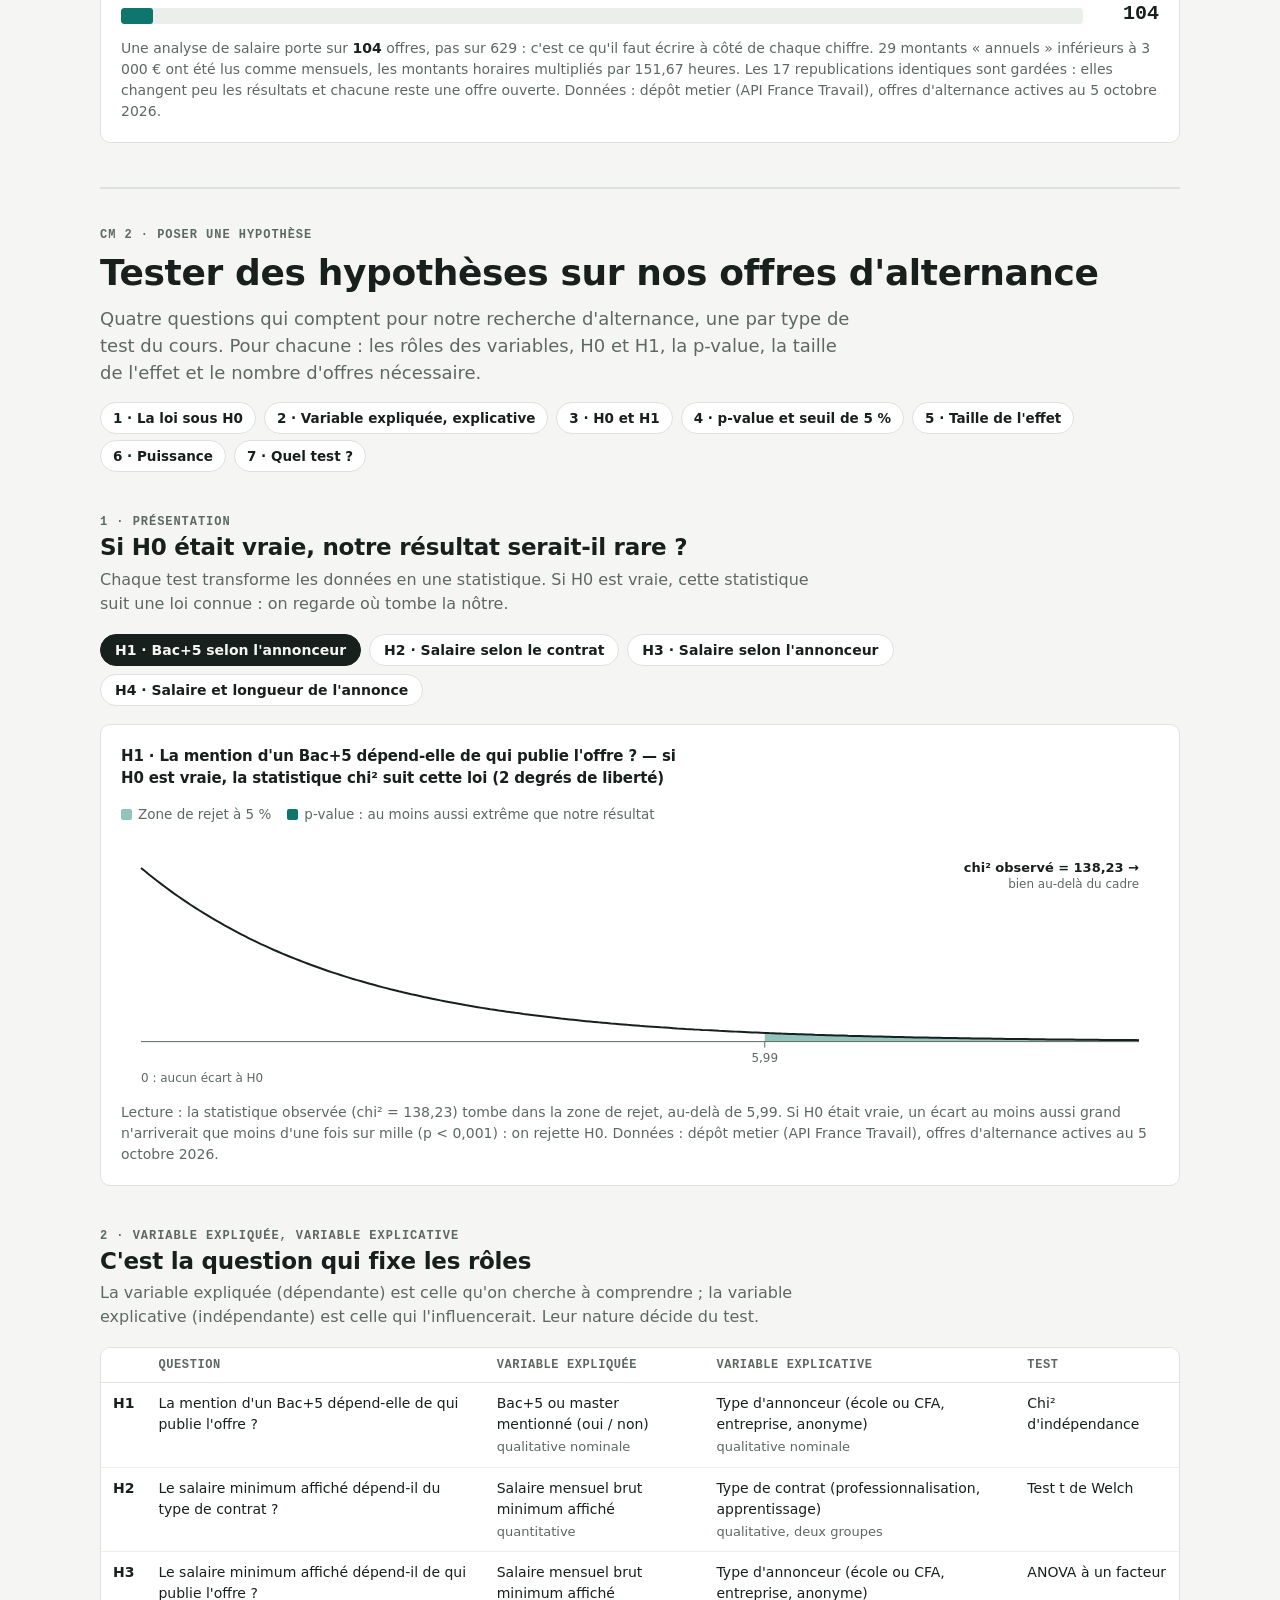
==== commit 66ed55e5: "Page Autres canaux, canal Indeed et nouveaux liens du menu" ====
--- a/index.html
+++ b/index.html
@@ -4,11 +4,13 @@
 <meta charset="utf-8">
 <meta name="viewport" content="width=device-width, initial-scale=1">
 <title>Alternances IAE · Tableau de bord</title>
-<link rel="stylesheet" href="assets/style.css?v=20261006b">
-<script src="data/offres.js?v=20261006b"></script>
-<script src="assets/app.js?v=20261006b"></script>
-<script src="assets/analyse.js?v=20261006b"></script>
-<script src="assets/cm2.js?v=20261006b"></script>
+<link rel="stylesheet" href="assets/style.css?v=20261013">
+<script src="data/offres.js?v=20261013"></script>
+<script src="data/indeed.js?v=20261013"></script>
+<script src="assets/app.js?v=20261013"></script>
+<script src="assets/analyse.js?v=20261013"></script>
+<script src="assets/cm2.js?v=20261013"></script>
+<script src="assets/indeed.js?v=20261013"></script>
 </head>
 <body data-page="index">
 <main class="wrap">
@@ -81,13 +83,21 @@
   <section id="canaux">
     <div class="sechead">
       <span class="eyebrow">Nos canaux</span>
-      <h2>Deux canaux : l'un analysé, l'autre consulté en lien</h2>
-      <p>Un canal, c'est une source d'offres. Nous n'analysons que des données collectées de façon autorisée ; les autres sites se consultent en direct.</p>
-    </div>
-    <div class="grid2">
+      <h2>Nos canaux : ce qu'on analyse, ce qu'on affiche, ce qu'on consulte</h2>
+      <p>Un canal, c'est une source d'offres. Nous n'analysons que des données publiées ou collectées de façon autorisée ; le reste se consulte en direct sur chaque site.</p>
+    </div>
+    <div class="grid3">
       <div class="panel stack canal">
         <div class="canal-h"><h3>France Travail</h3><span class="dec oui">Analysé</span></div>
         <p><b class="num" id="canaux-ft"></b> offres d'alternance au <b id="canaux-date"></b>, issues du dépôt public <a href="https://github.com/vincentfavarin/metier" target="_blank" rel="noopener">vincentfavarin/metier</a>, qui interroge chaque jour l'API officielle de France Travail. Ce sont elles qui alimentent le tableau de bord, l'analyse du TD 1 et les tests du CM 2.</p>
+      </div>
+      <div class="panel stack canal">
+        <div class="canal-h"><h3>Indeed</h3><span class="dec oui">Tendances analysées</span></div>
+        <p>Indeed publie ses propres données en accès libre (Indeed Hiring Lab) : l'évolution du nombre d'offres en France par secteur et par région. Les offres elles-mêmes se consultent avec nos <a href="#indeed">recherches prêtes</a>.</p>
+      </div>
+      <div class="panel stack canal">
+        <div class="canal-h"><h3>Arbeitnow et Adzuna</h3><span class="dec oui">Offres affichées</span></div>
+        <p>Deux API d'emploi repérées dans la liste public-apis. Leurs offres sont affichées sur la page <a href="canaux.html">Autres canaux</a>, avec la mention de leur source.</p>
       </div>
       <div class="panel stack canal">
         <div class="canal-h"><h3>Welcome to the Jungle</h3><span class="dec non">Consulté en lien</span></div>
@@ -96,6 +106,36 @@
       </div>
     </div>
     <div class="callout"><p><strong>D'où vient ce canal :</strong> l'idée d'ajouter Welcome to the Jungle vient du dépôt public d'un autre groupe, <a href="https://github.com/loicsabatini/metier" target="_blank" rel="noopener">loicsabatini/metier</a> (script <code>extraire_wttj.py</code>). Nous reprenons le canal mais pas ses fichiers : le script lit le flux d'articles du site, pas ses offres, et complète par des offres générées au hasard quand ce flux ne répond pas. Les conditions d'utilisation de Welcome to the Jungle interdisent aussi la collecte automatique de ses offres, comme le rappelle le dépôt du cours. Ce canal reste donc hors de nos statistiques.</p></div>
+  </section>
+
+  <section id="indeed">
+    <div class="sechead">
+      <span class="eyebrow">Canal Indeed</span>
+      <h2 id="h-indeed">Sur Indeed, comment évoluent les offres de nos métiers ?</h2>
+      <p>Indice des offres publiées sur Indeed en France, base 100 au 1er février 2020, corrigé des variations saisonnières. Marketing pour le parcours MOD, vente pour DCIB, commerce de détail pour Retail.</p>
+    </div>
+    <div class="chips" id="indeed-var" role="group" aria-label="Choisir les offres">
+      <button class="chip" type="button" data-var="total">Toutes les offres en ligne</button>
+      <button class="chip" type="button" data-var="new">Nouvelles offres (moins de 7 jours)</button>
+    </div>
+    <div class="panel stack">
+      <svg class="chart" id="c-indeed" role="img" aria-label="Indice des offres Indeed par secteur"></svg>
+      <p class="caption" id="cap-indeed"></p>
+    </div>
+    <div class="kpis" id="k-indeed"></div>
+    <div class="stack" style="gap:18px">
+      <div class="panel stack">
+        <h3>Notre région face à l'Île-de-France (tous métiers)</h3>
+        <svg class="chart" id="c-indeed-reg" role="img" aria-label="Indice des offres Indeed par région"></svg>
+        <p class="caption" id="cap-indeed-reg"></p>
+      </div>
+      <div class="panel stack">
+        <h3>Chercher les offres sur Indeed</h3>
+        <p class="muted" style="font-size:14px">Chaque bouton ouvre Indeed avec la recherche et le lieu déjà remplis.</p>
+        <div class="canal-ps" id="indeed-liens"></div>
+      </div>
+    </div>
+    <div class="callout"><p><strong>Ce que ce canal mesure, et ce qu'il ne mesure pas :</strong> des tendances, pas des offres. Indeed ne donne ni le nombre d'offres, ni leur contenu, et ne distingue pas l'alternance. Il n'existe plus d'API publique pour lire ses offres, et ses conditions d'utilisation interdisent de les collecter automatiquement. Les données viennent du dépôt public <a href="https://github.com/hiring-lab/job_postings_tracker" target="_blank" rel="noopener">hiring-lab/job_postings_tracker</a> (licence CC BY 4.0, mis à jour chaque semaine).</p></div>
   </section>
 
   <section id="analyse" class="partie">
--- a/assets/style.css
+++ b/assets/style.css
@@ -245,3 +245,23 @@
 .canal-p .chip{font-size:13px; padding:5px 11px}
 .prof .go.wttj{font-size:13.5px; color:var(--muted)}
 .prof .go.wttj:hover{color:var(--ink)}
+
+/* Canal Indeed */
+#indeed{scroll-margin-top:80px}
+.grid3{display:grid; grid-template-columns:repeat(auto-fit,minmax(min(100%,300px),1fr)); gap:18px}
+.ind-grid{display:grid; gap:8px; width:100%}
+.ind-q{display:flex; flex-wrap:wrap; align-items:center; gap:6px 10px; justify-content:space-between; border-bottom:1px solid var(--soft); padding-bottom:8px}
+.ind-q > span:first-child{font-size:14px; font-weight:600}
+.ind-q .chip{font-size:12.5px; padding:4px 10px}
+#k-indeed{grid-template-columns:repeat(auto-fit,minmax(min(100%,180px),1fr))}
+svg text.halo{paint-order:stroke; stroke:var(--surface); stroke-width:4px; stroke-linejoin:round}
+
+/* Page Autres canaux */
+table.canaux{min-width:860px}
+table.canaux td a.t{font-weight:600; color:var(--ink); text-decoration:none}
+table.canaux td a.t:hover{color:var(--mod); text-decoration:underline}
+table.canaux td .ext{margin-top:4px; max-width:60ch}
+table.canaux td.src{font-size:13px; white-space:nowrap}
+.pill.alt{background:var(--ink); color:var(--bg); margin-top:6px}
+.adz a{color:var(--ink)}
+.adz .adz-logo{font-weight:800; letter-spacing:-.01em; color:#6CB52D; text-decoration:none}
